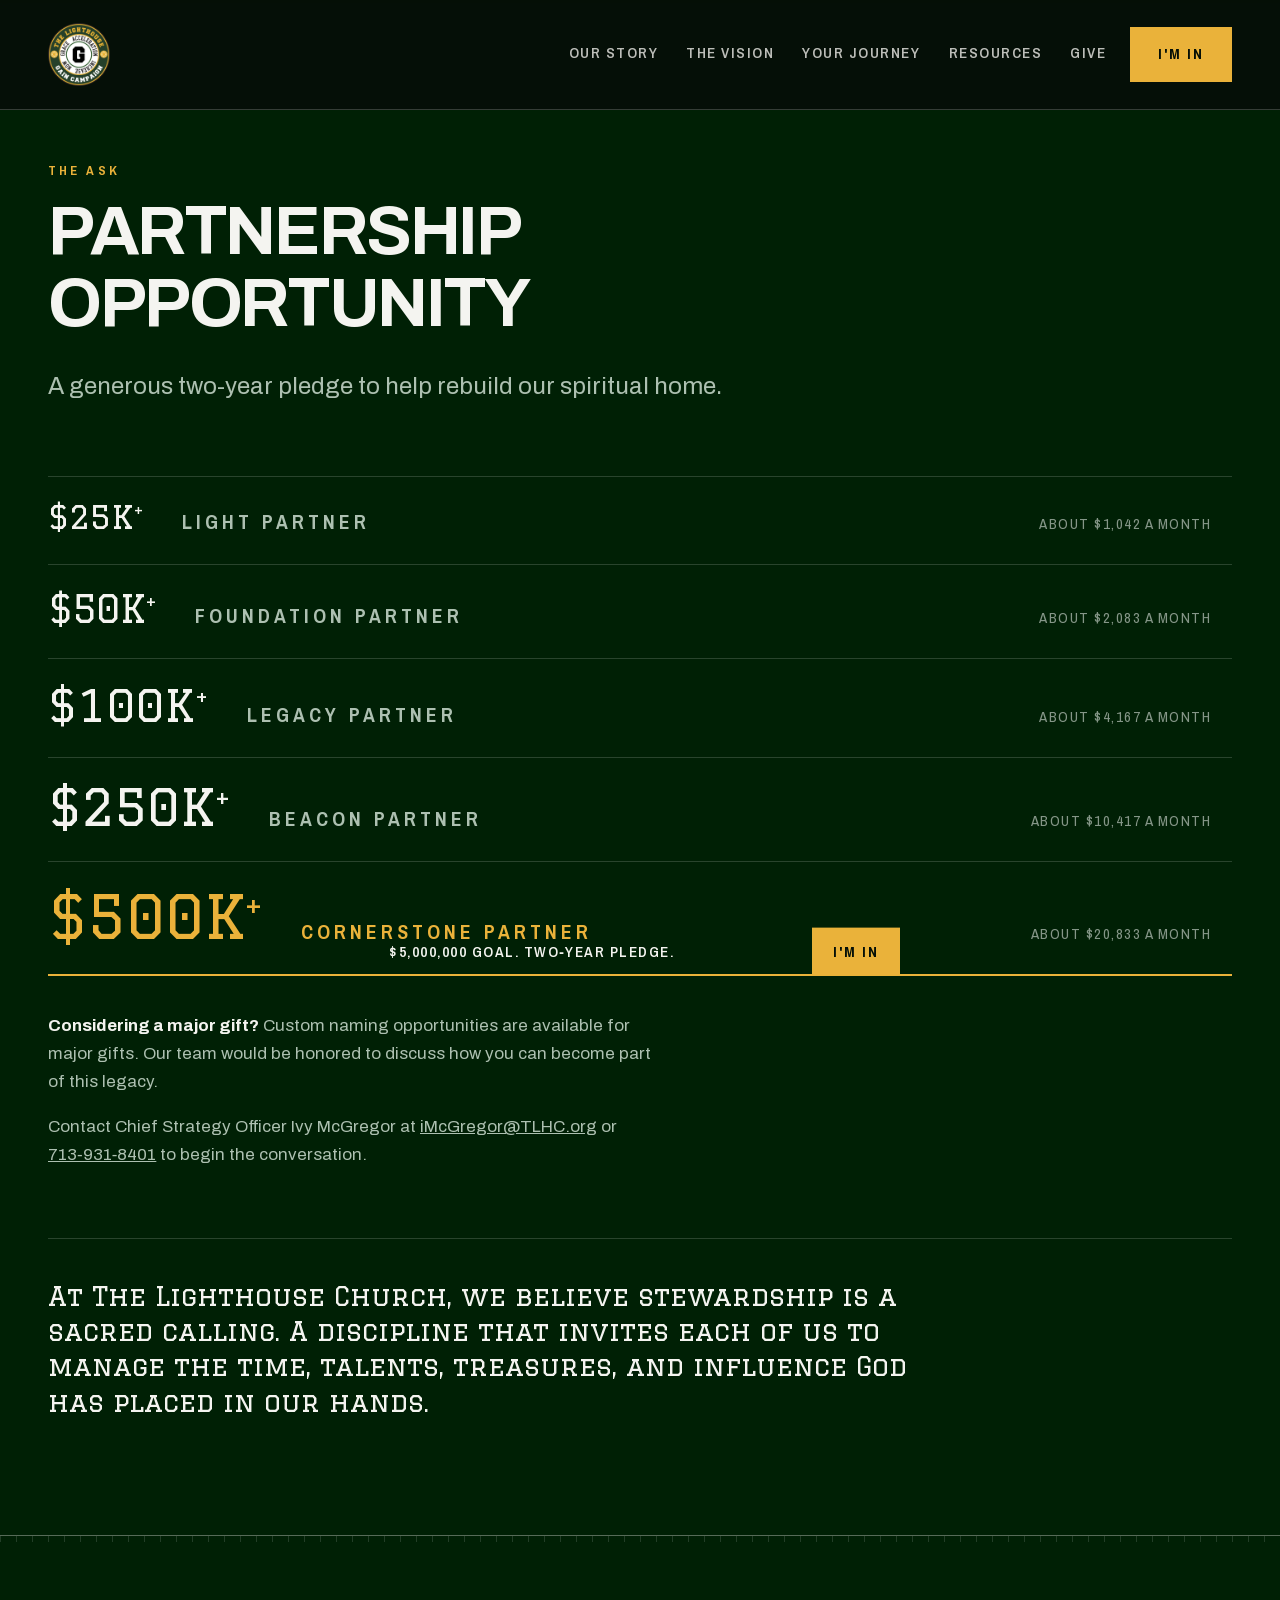
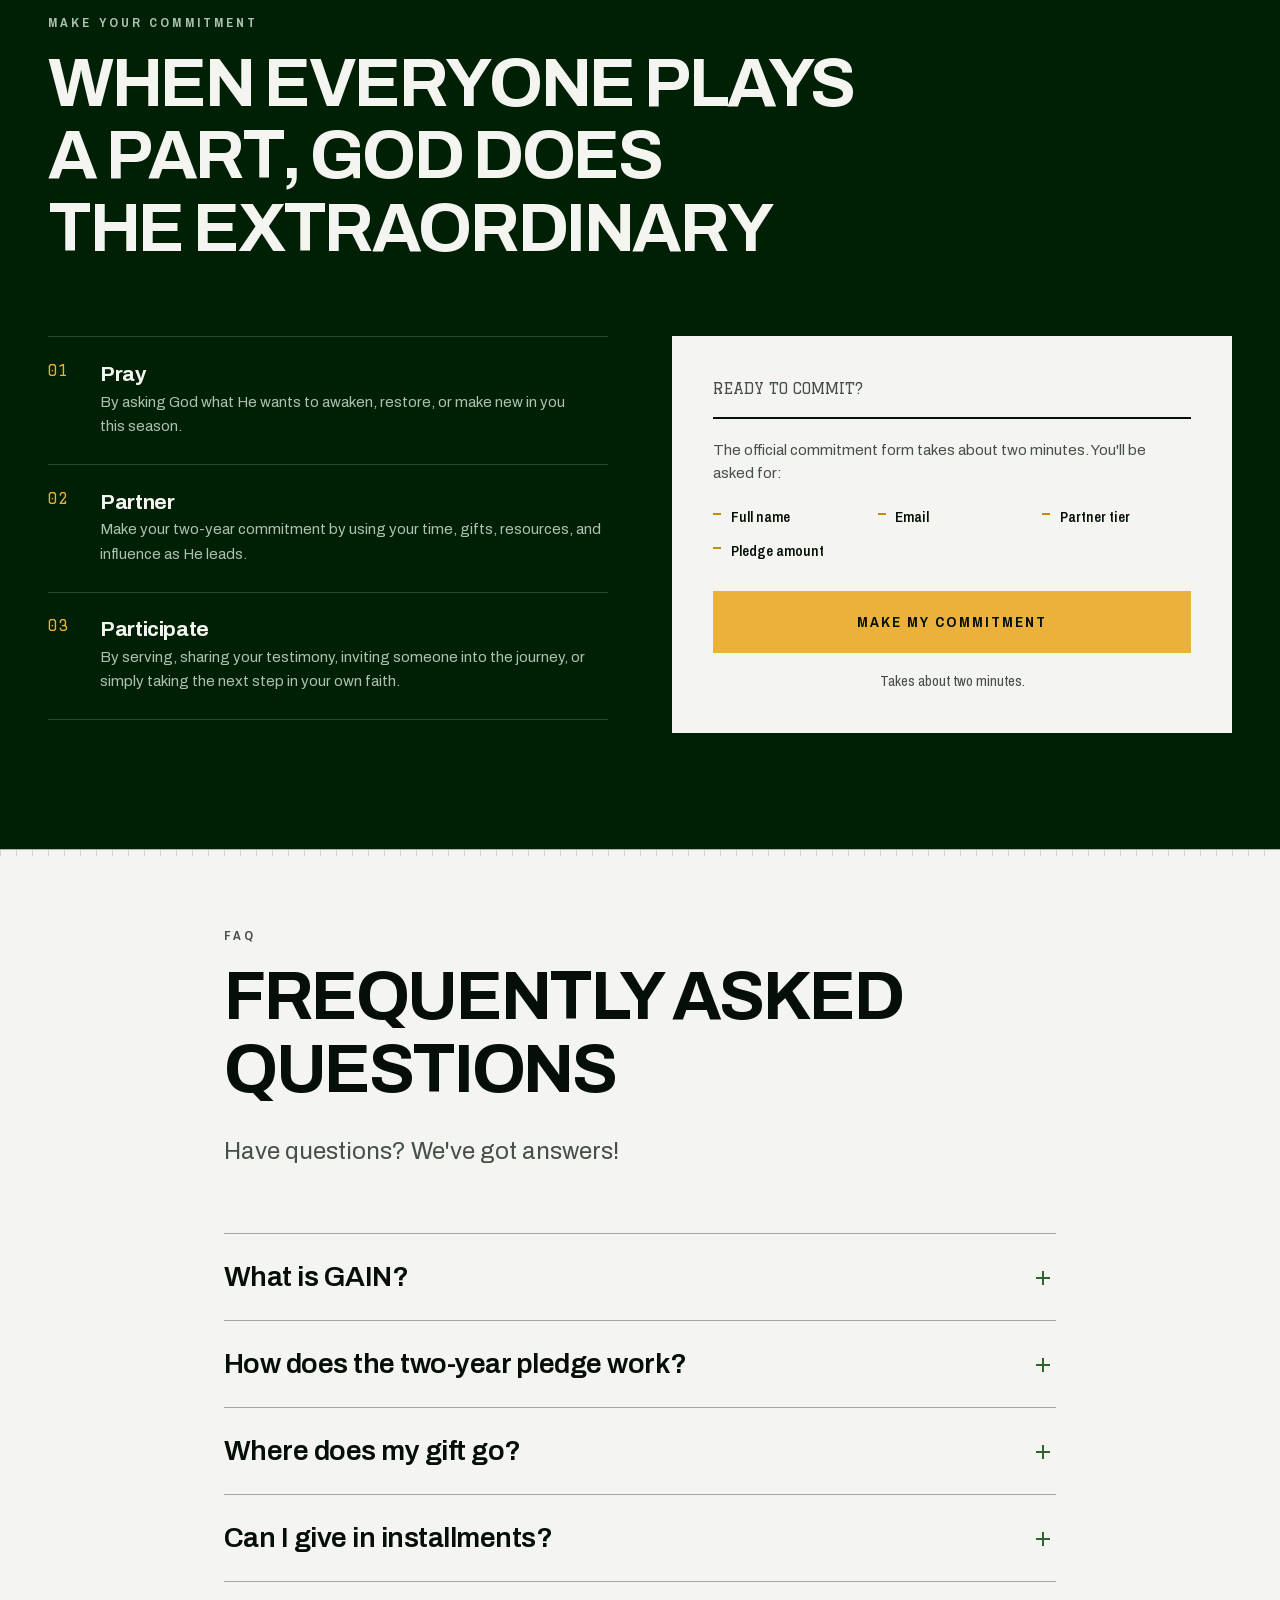
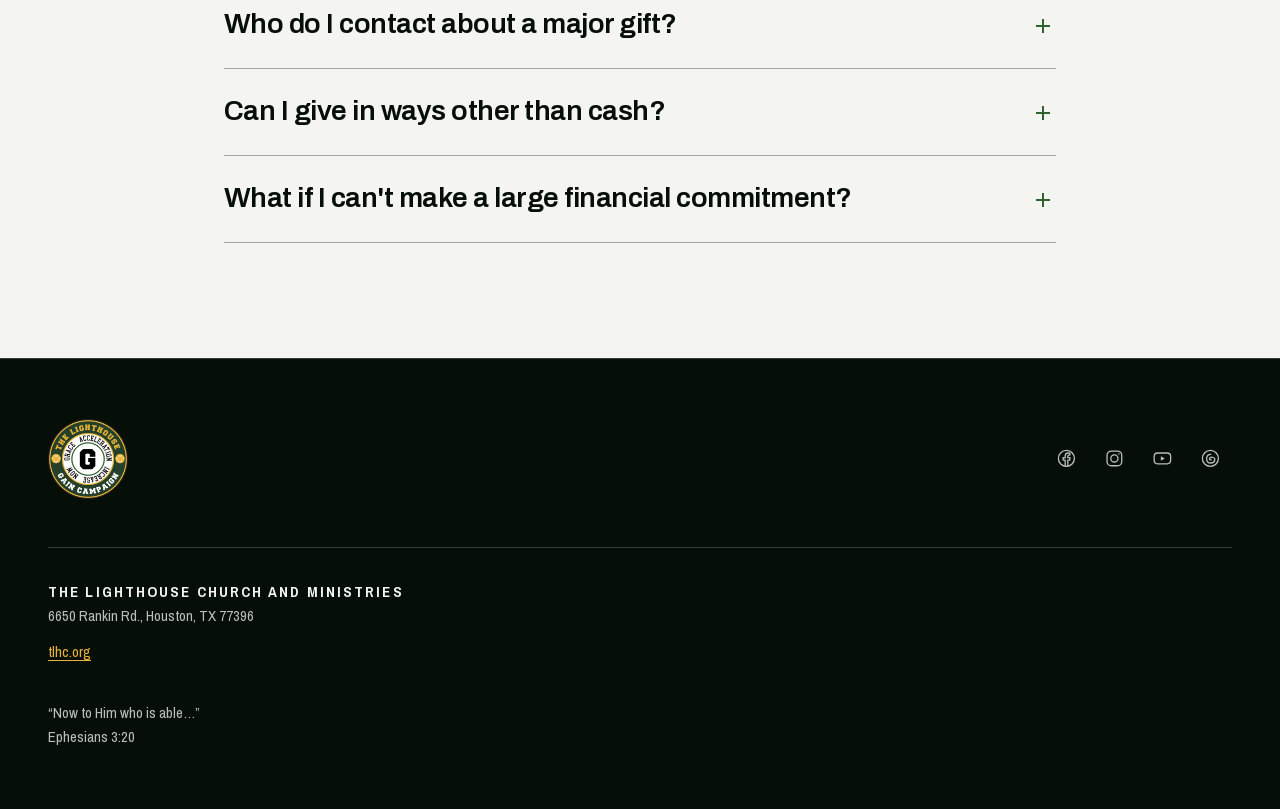
==== give/index.html @ d68cd8cf "Move the GAIN pledge form to gainjourney.org (/pledge) - New /pledge page with the same fields and w" ====
<!DOCTYPE html>
<html lang="en">
<head>
<meta charset="utf-8">
<meta name="viewport" content="width=device-width, initial-scale=1">
<title>Give | GAIN | The Lighthouse Church</title>
<meta name="description" content="A generous two-year pledge toward the $5,000,000 GAIN goal. Partner levels, ways to give, and answers to common questions.">
<meta name="theme-color" content="#0c2111">

<link rel="icon" href="/assets/favicon-32.png" sizes="32x32" type="image/png">
<link rel="icon" href="/assets/favicon-16.png" sizes="16x16" type="image/png">
<link rel="apple-touch-icon" href="/assets/apple-touch-icon.png">

<meta property="og:type" content="website">
<meta property="og:title" content="Give | GAIN | The Lighthouse Church">
<meta property="og:description" content="A generous two-year pledge toward the $5,000,000 GAIN goal. Partner levels, ways to give, and answers to common questions.">
<meta property="og:image" content="/assets/field-night.jpg">

<link rel="preload" href="/assets/fonts/graduate-400.woff2" as="font" type="font/woff2" crossorigin>
<link rel="preload" href="/assets/fonts/archivo-narrow-var.woff2" as="font" type="font/woff2" crossorigin>
<link rel="stylesheet" href="/styles.css">
</head>
<body class="no-hero">

<a class="skip" href="#main">Skip to content</a>
<div class="drive" aria-hidden="true"><span class="drive__bar"></span></div>

<!-- ══ NAV ══════════════════════════════════════════════════════════ -->
<header class="nav" id="nav">
  <div class="nav__in">
    <a class="brand" href="/" aria-label="GAIN, The Lighthouse Church, home">
      <span class="brand__mark"><img src="/assets/gain-stamp.png" alt="The Lighthouse Church, GAIN Campaign" class="brand__mark-img" width="600" height="600"></span>
    </a>

    <nav class="nav__links" aria-label="Sections">
      <a href="/story">Our Story</a>
      <a href="/vision">The Vision</a>
      <a href="/journey">Your Journey</a>
      <a href="/resources">Resources</a>
      <a href="/give" aria-current="page">Give</a>
    </nav>

    <a class="btn btn--gold nav__cta" href="/pledge">
      I'm In
    </a>

    <button class="burger" id="burger" aria-expanded="false" aria-controls="drawer" aria-label="Open menu">
      <span></span><span></span><span></span>
    </button>
  </div>

  <div class="drawer" id="drawer" hidden>
    <a href="/story">Our Story</a>
    <a href="/vision">The Vision</a>
    <a href="/journey">Your Journey</a>
    <a href="/resources">Resources</a>
    <a href="/give" aria-current="page">Give</a>
    <a class="drawer__cta" href="/pledge">
      I'm In
    </a>
  </div>
</header>

<main id="main">

<section class="band band--navy" id="partnership">
  <div class="wrap">
    <header class="shead shead--plain">
      <div class="shead__txt">
        <p class="kicker kicker--gold">The ask</p>
        <h2>Partnership <br>opportunity</h2>
      </div>
    </header>

    <p class="lede lede--wide">A generous two-year pledge to help rebuild our spiritual home.</p>

    <ol class="tiers">
      <li>
        <a class="tier" href="/pledge" data-tier="Light, $25K+">
          <span class="tier__amt">$25K<sup>+</sup></span>
          <span class="tier__name">Light Partner</span>
          <span class="tier__mo">about $1,042 a month</span>
        </a>
      </li>
      <li>
        <a class="tier" href="/pledge" data-tier="Foundation, $50K+">
          <span class="tier__amt">$50K<sup>+</sup></span>
          <span class="tier__name">Foundation Partner</span>
          <span class="tier__mo">about $2,083 a month</span>
        </a>
      </li>
      <li>
        <a class="tier" href="/pledge" data-tier="Legacy, $100K+">
          <span class="tier__amt">$100K<sup>+</sup></span>
          <span class="tier__name">Legacy Partner</span>
          <span class="tier__mo">about $4,167 a month</span>
        </a>
      </li>
      <li>
        <a class="tier" href="/pledge" data-tier="Beacon, $250K+">
          <span class="tier__amt">$250K<sup>+</sup></span>
          <span class="tier__name">Beacon Partner</span>
          <span class="tier__mo">about $10,417 a month</span>
        </a>
      </li>
      <li>
        <a class="tier tier--top" href="/pledge" data-tier="Cornerstone, $500K+">
          <span class="tier__amt">$500K<sup>+</sup></span>
          <span class="tier__name">Cornerstone Partner</span>
          <span class="tier__mo">about $20,833 a month</span>
        </a>
      </li>
    </ol>

    <div class="prose">
      <p><b>Considering a major gift?</b> Custom naming opportunities are available for
      major gifts. Our team would be honored to discuss how you can become part of this
      legacy.</p>
      <p>Contact Chief Strategy Officer Ivy McGregor at
      <a href="mailto:iMcGregor@TLHC.org">iMcGregor@TLHC.org</a> or
      <a href="tel:+17139318401">713&#8209;931&#8209;8401</a> to begin the conversation.</p>
    </div>

    <blockquote class="leadquote">
      <p>At The Lighthouse Church, we believe stewardship is a sacred calling. A
      discipline that invites each of us to manage the time, talents, treasures, and
      influence God has placed in our hands.</p>
    </blockquote>
  </div>
</section>

<section class="band band--navy band--tight" id="pledge">
  <div class="wrap">
    <header class="shead shead--plain">
      <div class="shead__txt">
        <p class="kicker">Make your commitment</p>
        <h2>When everyone plays <br>a part, God does <br>the extraordinary</h2>
      </div>
    </header>

    <div class="pledge">
      <ol class="ppp">
        <li>
          <h3>Pray</h3>
          <p>By asking God what He wants to awaken, restore, or make new in you this season.</p>
        </li>
        <li>
          <h3>Partner</h3>
          <p>Make your two-year commitment by using your time, gifts, resources, and
          influence as He leads.</p>
        </li>
        <li>
          <h3>Participate</h3>
          <p>By serving, sharing your testimony, inviting someone into the journey, or
          simply taking the next step in your own faith.</p>
        </li>
      </ol>

      <div class="commitcard">
        <p class="commitcard__head">Ready to commit?</p>
        <p>The official commitment form takes about two minutes. You'll be asked for:</p>
        <ul class="commitcard__list">
          <li>Full name</li>
          <li>Email</li>
          <li>Partner tier</li>
          <li>Pledge amount</li>
        </ul>
        <a class="btn btn--gold btn--block" href="/pledge">
          Make my commitment
        </a>
        <p class="commitcard__foot">Takes about two minutes.</p>
      </div>
    </div>
  </div>
</section>

<section class="band band--chalk band--tight" id="faq">
  <div class="wrap wrap--narrow">
    <header class="shead shead--plain">
      <div class="shead__txt">
        <p class="kicker">FAQ</p>
        <h2>Frequently asked <br>questions</h2>
      </div>
    </header>

    <p class="lede">Have questions? We've got answers!</p>

    <div class="qa">
      <details>
        <summary>What is GAIN?</summary>
        <div class="qa__body"><p>GAIN stands for Grace. Acceleration. Increase. Now. It is
        our church&#8209;wide campaign to rebuild our primary worship home following Hurricane
        Beryl and prepare for the next chapter of ministry. More than a fundraising
        initiative, GAIN is a season of faith, generosity, and spiritual growth as we
        believe in God for collective exponential impact.</p></div>
      </details>

      <details>
        <summary>How does the two-year pledge work?</summary>
        <div class="qa__body"><p>A pledge is your personal commitment to give toward the
        GAIN campaign over a two-year period. Rather than making one gift all at once,
        you can prayerfully determine an amount and fulfill your commitment over time in
        the way that works best for you.</p></div>
      </details>

      <details>
        <summary>Where does my gift go?</summary>
        <div class="qa__body">
          <p>Every gift directly supports the restoration of our permanent home and the
          ministries it makes possible, including:</p>
          <ul>
            <li>A revitalized worship center where our church family can gather under one roof.</li>
            <li>Expanded children's and youth environments.</li>
            <li>Dedicated spaces for counseling, discipleship, and care.</li>
            <li>Community outreach, food distribution, and crisis support.</li>
          </ul>
          <p>Your generosity helps create a place where lives will continue to be
          transformed for generations to come.</p>
        </div>
      </details>

      <details>
        <summary>Can I give in installments?</summary>
        <div class="qa__body"><p>Yes! Most people will fulfill their pledge through
        recurring monthly, quarterly, or annual gifts over the two-year campaign. You
        are welcome to give in the way that best fits your financial circumstances.</p></div>
      </details>

      <details>
        <summary>Who do I contact about a major gift?</summary>
        <div class="qa__body">
          <p>If you're interested in making a major gift, learning about naming
          opportunities, or discussing other ways to partner with the campaign, we'd
          love to connect with you personally.</p>
          <p>Contact Ivy McGregor, Chief Strategy Officer, at
          <a href="mailto:iMcGregor@TLHC.org">iMcGregor@TLHC.org</a> or
          <a href="tel:+17139318401">713&#8209;931&#8209;8401</a>.</p>
        </div>
      </details>

      <details>
        <summary>Can I give in ways other than cash?</summary>
        <div class="qa__body">
          <p>Yes. While many people choose to fulfill their pledge through financial
          gifts, there are other meaningful ways to support the GAIN campaign. Depending
          on your circumstances, you may be able to contribute through gifts such as:</p>
          <ul>
            <li>Appreciated stocks or securities</li>
            <li>Real estate</li>
            <li>Business interests</li>
            <li>Jewelry or other valuable assets</li>
            <li>Donor&#8209;advised funds (DAFs)</li>
            <li>Qualified charitable distributions (QCDs) from eligible retirement accounts</li>
            <li>Planned or legacy gifts</li>
          </ul>
          <p>If you're considering a non&#8209;cash gift, our team is available to help
          guide you through the process and answer any questions. Contact Ivy McGregor at
          <a href="mailto:iMcGregor@TLHC.org">iMcGregor@TLHC.org</a>.</p>
        </div>
      </details>

      <details>
        <summary>What if I can't make a large financial commitment?</summary>
        <div class="qa__body"><p>Every act of generosity matters. We believe GAIN is
        about faithful stewardship. We encourage every person to pray, seek God's
        direction, spread the vision, and participate in whatever way He leads. Together,
        every gift becomes part of the legacy we're building.</p></div>
      </details>
    </div>
  </div>
</section>

</main>

<!-- ══ FOOTER ═══════════════════════════════════════════════════════ -->
<footer class="foot">
  <div class="wrap">
    <div class="foot__top">
      <img class="foot__logo" src="/assets/gain-stamp.png" alt="The Lighthouse Church GAIN Campaign" width="600" height="600" loading="lazy">

      <ul class="foot__socials" aria-label="Follow The Lighthouse Church">
        <li>
          <a href="https://www.facebook.com/TheLightHouseChurch" target="_blank" rel="noopener">
            <svg viewBox="0 0 24 24" fill="none" stroke="currentColor" stroke-width="1.5" stroke-linecap="round" stroke-linejoin="round" aria-hidden="true" focusable="false">
              <circle cx="12" cy="12" r="9.25"/>
              <path d="M13.6 21v-7.1h2.2l.35-2.7h-2.55V9.5c0-.78.22-1.32 1.33-1.32H16V5.86c-.24-.03-1.06-.1-2.02-.1-2 0-3.38 1.22-3.38 3.46v2.02H8.2v2.7h2.4V21"/>
            </svg>
            <span class="sr-only">Facebook (opens in a new tab)</span>
          </a>
        </li>
        <li>
          <a href="https://www.instagram.com/lhhoustonchurch" target="_blank" rel="noopener">
            <svg viewBox="0 0 24 24" fill="none" stroke="currentColor" stroke-width="1.5" stroke-linecap="round" stroke-linejoin="round" aria-hidden="true" focusable="false">
              <rect x="3.5" y="3.5" width="17" height="17" rx="5"/>
              <circle cx="12" cy="12" r="4.15"/>
              <circle cx="17.15" cy="6.85" r="0.9" fill="currentColor" stroke="none"/>
            </svg>
            <span class="sr-only">Instagram (opens in a new tab)</span>
          </a>
        </li>
        <li>
          <a href="https://www.youtube.com/KeionHendersonTV" target="_blank" rel="noopener">
            <svg viewBox="0 0 24 24" fill="none" stroke="currentColor" stroke-width="1.5" stroke-linecap="round" stroke-linejoin="round" aria-hidden="true" focusable="false">
              <rect x="2.5" y="5.75" width="19" height="12.5" rx="4"/>
              <path d="M10.2 9.4v5.2l4.6-2.6-4.6-2.6z" fill="currentColor" stroke="none"/>
            </svg>
            <span class="sr-only">YouTube (opens in a new tab)</span>
          </a>
        </li>
        <li>
          <a href="https://www.threads.com/@lhhoustonchurch" target="_blank" rel="noopener">
            <svg viewBox="0 0 24 24" fill="none" stroke="currentColor" stroke-width="1.5" stroke-linecap="round" stroke-linejoin="round" aria-hidden="true" focusable="false">
              <circle cx="12" cy="12" r="9.25"/>
              <path d="M12.4 7.3c-3 0-4.75 1.8-4.75 5s1.75 5 4.75 5c2.5 0 4.05-1.15 4.5-2.85.4-1.5-.15-2.9-1.6-3.5-1.1-.45-2.5-.5-3.5.1-.75.45-1.05 1.15-.75 1.85.3.7 1.15.95 1.95.65"/>
            </svg>
            <span class="sr-only">Threads (opens in a new tab)</span>
          </a>
        </li>
      </ul>
    </div>

    <div class="foot__in">
      <div>
        <p class="foot__name">The Lighthouse Church and Ministries</p>
        <p>6650 Rankin Rd., Houston, TX 77396</p>
        <p><a href="https://tlhc.org">tlhc.org</a></p>
      </div>
      <p class="foot__verse">“Now to Him who is able…” Ephesians 3:20</p>
    </div>
  </div>
</footer>

<!-- sticky ask -->
<div class="sticky" id="sticky">
  <span>$5,000,000 goal. Two&#8209;year pledge.</span>
  <a class="btn btn--gold" href="/pledge">
    I'm in
  </a>
</div>

<script src="/main.js"></script>
</body>
</html>
---- styles.css ----
/* ═══════════════════════════════════════════════════════════════════
   GAIN DAY · The Lighthouse Church
   Lane: championship game program × broadcast graphics package.
   Color strategy: drenched field green, gold load-bearing, deep ink second
   world (no blue: campaign manager wants this site distinct from TLHC's own
   blue brand, green / white / black only).
   ═══════════════════════════════════════════════════════════════════ */

/* Self-hosted: same origin, no third-party round trip, no Google Fonts
   data leaving the visitor's browser. Latin subset only. */
@font-face {
  font-family: 'Archivo';
  font-style: normal;
  font-weight: 400 700;
  font-display: swap;
  src: url('assets/fonts/archivo-var.woff2') format('woff2');
  unicode-range: U+0000-00FF, U+0131, U+0152-0153, U+02BB-02BC, U+02C6, U+02DA, U+02DC, U+0304, U+0308, U+0329, U+2000-206F, U+20AC, U+2122, U+2191, U+2193, U+2212, U+2215, U+FEFF, U+FFFD;
}
@font-face {
  font-family: 'Archivo Narrow';
  font-style: normal;
  font-weight: 400 700;
  font-display: swap;
  src: url('assets/fonts/archivo-narrow-var.woff2') format('woff2');
  unicode-range: U+0000-00FF, U+0131, U+0152-0153, U+02BB-02BC, U+02C6, U+02DA, U+02DC, U+0304, U+0308, U+0329, U+2000-206F, U+20AC, U+2122, U+2191, U+2193, U+2212, U+2215, U+FEFF, U+FFFD;
}
@font-face {
  font-family: 'Graduate';
  font-style: normal;
  font-weight: 400;
  font-display: swap;
  src: url('assets/fonts/graduate-400.woff2') format('woff2');
  unicode-range: U+0000-00FF, U+0131, U+0152-0153, U+02BB-02BC, U+02C6, U+02DA, U+02DC, U+0304, U+0308, U+0329, U+2000-206F, U+20AC, U+2122, U+2191, U+2193, U+2212, U+2215, U+FEFF, U+FFFD;
}

/* ── tokens ──────────────────────────────────────────────────────── */
/* Channel tokens carry L C H so every alpha variant stays on-system.
   Never author a raw oklch() below this block. */
:root {
  --ink-ch:    0.155 0.024 152;
  --field9-ch: 0.225 0.042 150;
  --field-ch:  0.450 0.098 143;
  --glow-ch:   0.620 0.105 145;
  --navy9-ch:  0.205 0.072 152;
  --navy-ch:   0.262 0.090 152;
  --gold-ch:   0.795 0.145 82;
  --chalk-ch:  0.965 0.005 106;

  /* green ramp */
  --ink:        oklch(var(--ink-ch));
  --field-900:  oklch(var(--field9-ch));
  --field:      oklch(var(--field-ch));

  /* "navy" ramp: names kept for a minimal diff, but recolored to green-black
     hue (was blue 264, now 152) so nothing on the page reads as blue */
  --navy-900:   oklch(var(--navy9-ch));
  --navy:       oklch(var(--navy-ch));
  --navy-700:   oklch(0.340 0.098 152);

  /* gold + chalk */
  --gold:       oklch(var(--gold-ch));
  --gold-deep:  oklch(0.680 0.140 76);
  --chalk:      oklch(var(--chalk-ch));
  --chalk-dim:  oklch(0.800 0.008 120);
  --slate-dark: oklch(0.255 0.022 152);

  /* semantic, reassigned per band */
  --bg:      var(--field-900);
  --fg:      var(--chalk);
  --fg-soft: oklch(0.800 0.020 148);
  --rule:    oklch(var(--chalk-ch) / 0.20);
  --rule-hi: oklch(var(--chalk-ch) / 0.42);
  --wash:    oklch(var(--chalk-ch) / 0.06);
  --focus:   var(--gold);
  --danger:  oklch(0.640 0.190 27);

  /* per-band text ramps */
  --on-chalk:     oklch(0.420 0.018 150);
  --on-chalk-dim: oklch(0.480 0.018 150);
  --on-navy:      oklch(0.790 0.030 152);
  --on-navy-2:    oklch(0.700 0.030 152);
  --on-navy-3:    oklch(0.655 0.028 152);
  --ok:      oklch(0.480 0.110 150);

  /* masks only ever read the alpha channel; the color never paints */
  --mask-solid: oklch(0 0 0);

  /* type scale, ratio ~1.33 */
  --t-xs:  0.8125rem;
  --t-sm:  0.9375rem;
  --t-b:   1.0625rem;
  --t-lg:  clamp(1.15rem, 0.95rem + 0.8vw, 1.5rem);
  --t-h3:  clamp(1.25rem, 1.05rem + 0.9vw, 1.75rem);
  --t-h2:  clamp(2.25rem, 1.4rem + 3.6vw, 4.75rem);
  --t-h1:  clamp(3.5rem, 1rem + 14.5vw, 12rem);

  /* rhythm */
  --gut:   clamp(1.25rem, 4vw, 3rem);
  --band:  clamp(4.5rem, 9vw, 9.5rem);
  --band-tight: clamp(3rem, 6vw, 6rem);
  --max:   76rem;

  --ease: cubic-bezier(0.16, 1, 0.3, 1);
}

/* ── reset ───────────────────────────────────────────────────────── */
*, *::before, *::after { box-sizing: border-box; }
* { margin: 0; }

html { -webkit-text-size-adjust: 100%; scroll-behavior: smooth; }
@media (prefers-reduced-motion: reduce) { html { scroll-behavior: auto; } }

body {
  background: var(--ink);
  color: var(--fg);
  font-family: Archivo, "Helvetica Neue", Arial, sans-serif;
  font-size: var(--t-b);
  line-height: 1.62;
  font-synthesis-weight: none;
  -webkit-font-smoothing: antialiased;
  overflow-x: hidden;
}

img { max-width: 100%; display: block; }
[hidden] { display: none !important; }
a { color: inherit; }
button, input, select { font: inherit; color: inherit; }
::selection { background: var(--gold); color: var(--ink); }

:focus-visible {
  outline: 2px solid var(--focus);
  outline-offset: 3px;
  border-radius: 2px;
}

.skip {
  position: absolute; left: 0.5rem; top: -100vh; z-index: 200;
  background: var(--gold); color: var(--ink);
  padding: 0.7rem 1.1rem; font-weight: 700; text-decoration: none;
}
.skip:focus { top: 0.5rem; }

/* visible to assistive tech only */
.sr-only {
  position: absolute; width: 1px; height: 1px;
  padding: 0; margin: -1px; overflow: hidden;
  clip-path: inset(50%); white-space: nowrap; border: 0;
}

/* ── shared type ─────────────────────────────────────────────────── */
h1, h2, h3 { line-height: 1.06; font-weight: 700; letter-spacing: -0.022em; }
/* overflow-wrap is a safety net: text-wrap: balance picks line-break widths
   assuming every word can break at a space, but doesn't re-check that its
   own last line still fits, so a long unbroken word (e.g. "extraordinary.")
   can overflow its own container by several rem after balancing. */
h2 { font-size: var(--t-h2); text-transform: uppercase; letter-spacing: -0.035em; text-wrap: balance; overflow-wrap: break-word; }
h3 { font-size: var(--t-h3); letter-spacing: -0.018em; text-wrap: balance; }
p, li, dd, figcaption { text-wrap: pretty; }

/* authored line breaks are a wide-viewport nicety, never a mobile constraint */
h2 br, .final__h br { display: none; }
@media (min-width: 48rem) { h2 br, .final__h br { display: inline; } }

/* fixed nav clearance for direct hash loads */
section[id] { scroll-margin-top: 5.5rem; }

.kicker {
  font-family: "Archivo Narrow", Archivo, sans-serif;
  font-size: var(--t-xs);
  font-weight: 700;
  text-transform: uppercase;
  letter-spacing: 0.24em;
  color: var(--fg-soft);
  margin-bottom: 1rem;
}
.kicker--gold { color: var(--gold); }

.lede {
  font-size: var(--t-lg);
  line-height: 1.5;
  max-width: 42ch;
  color: var(--fg-soft);
  margin-top: 1.75rem;
}
.lede--wide { max-width: 56ch; }

/* shared measure for narrative paragraphs, reused across several sections */
.prose { max-width: 62ch; margin-top: clamp(1.5rem, 3vw, 2.25rem); }
.prose p { color: var(--fg-soft); font-size: var(--t-b); line-height: 1.65; }
.prose p + p { margin-top: 1.1rem; }
.prose b { color: var(--fg); font-weight: 700; }
/* a kicker introducing a second sub-topic mid-section, and the lede under it */
.prose + .kicker--gold { margin-top: clamp(2.5rem, 5vw, 3.75rem); }
.kicker--gold + .lede { margin-top: 0.5rem; }
/* a CTA directly closing out a paragraph, rather than a whole section */
.prose + .btn { margin-top: clamp(1.5rem, 3vw, 2rem); }

.stamp {
  font-family: "Archivo Narrow", Archivo, sans-serif;
  font-size: var(--t-sm);
  font-weight: 700;
  text-transform: uppercase;
  letter-spacing: 0.2em;
  color: var(--gold);
  text-align: center;
  margin-top: clamp(3rem, 6vw, 5rem);
  padding-top: 1.5rem;
  border-top: 1px solid var(--rule);
}

.note {
  font-family: "Archivo Narrow", Archivo, sans-serif;
  font-size: var(--t-sm);
  color: var(--fg-soft);
  margin-top: 2rem;
}

/* ── layout ──────────────────────────────────────────────────────── */
.wrap { width: min(100% - (var(--gut) * 2), var(--max)); margin-inline: auto; }
.wrap--narrow { --max: 52rem; }

.band {
  position: relative;
  padding-block: var(--band);
  background: var(--bg);
  color: var(--fg);
}
.band--tight { padding-top: var(--band-tight); }

.band--green { --bg: var(--field-900); }
.band--ink   { --bg: var(--ink); }
.band--navy  {
  --bg: var(--navy-900);
  --fg-soft: var(--on-navy);
  --rule: oklch(var(--chalk-ch) / 0.17);
}
.band--chalk {
  --focus: var(--ink);
  --bg: var(--chalk);
  --fg: var(--ink);
  --fg-soft: var(--on-chalk);
  --rule: oklch(var(--ink-ch) / 0.16);
  --rule-hi: oklch(var(--ink-ch) / 0.34);
}

/* chalk hash-mark rule at the top of every band */
.band::before {
  content: "";
  position: absolute; inset-inline: 0; top: 0; height: 7px;
  background:
    linear-gradient(var(--rule-hi), var(--rule-hi)) top left / 100% 1px no-repeat,
    repeating-linear-gradient(90deg,
      var(--rule) 0 1px, transparent 1px 16px) bottom left / 100% 6px no-repeat;
  opacity: 0.85;
}

/* ── section headers ─────────────────────────────────────────────── */
.shead {
  display: grid;
  grid-template-columns: minmax(0, auto) minmax(0, 1fr);
  gap: clamp(1rem, 3vw, 2.5rem);
  align-items: start;
}
.shead__num {
  font-family: Graduate, Georgia, serif;
  font-size: clamp(2.75rem, 7vw, 5.5rem);
  line-height: 0.78;
  color: transparent;
  -webkit-text-stroke: 1.5px var(--rule-hi);
  letter-spacing: 0.02em;
  user-select: none;
}
@supports not (-webkit-text-stroke: 1px currentColor) {
  .shead__num { color: var(--rule); }
}
.shead__txt { min-width: 0; }
.shead .kicker { margin-bottom: 0.85rem; }
/* Utility pages off the numbered section flow (e.g. /resources) skip the
   .shead__num badge - collapse to one column so .shead__txt still gets the
   full width instead of just the "auto" track's content width. */
.shead--plain { grid-template-columns: minmax(0, 1fr); }

/* ── buttons ─────────────────────────────────────────────────────── */
.btn {
  display: inline-flex; align-items: center; justify-content: center;
  appearance: none; -webkit-appearance: none;
  background: none; border-radius: 0;
  font: inherit;
  font-family: "Archivo Narrow", Archivo, sans-serif;
  font-weight: 700;
  font-size: var(--t-sm);
  text-transform: uppercase;
  letter-spacing: 0.14em;
  text-decoration: none;
  padding: 0.85rem 1.6rem;
  border: 2px solid transparent;
  cursor: pointer;
  transition: transform 0.35s var(--ease), background-color 0.35s var(--ease),
              color 0.35s var(--ease), border-color 0.35s var(--ease);
}
.btn--lg { padding: 1.05rem 2.2rem; font-size: var(--t-b); letter-spacing: 0.11em; }
.btn--block { width: 100%; padding-block: 1.05rem; }

.btn--gold { background: var(--gold); color: var(--ink); border-color: var(--gold); }
.btn--gold:hover { background: var(--gold-deep); border-color: var(--gold-deep); transform: translateY(-2px); }

.btn--ghost { border-color: var(--rule-hi); color: var(--fg); }
.btn--ghost:hover { border-color: var(--chalk); background: var(--wash); transform: translateY(-2px); }
.btn:active { transform: translateY(0) scale(0.985); transition-duration: 0.08s; }
.btn[disabled] { opacity: 0.55; pointer-events: none; }

/* ── drive progress ──────────────────────────────────────────────── */
.drive {
  position: fixed; inset-inline: 0; top: 0; height: 3px; z-index: 120;
  background: oklch(var(--ink-ch) / 0.4);
  pointer-events: none;
}
.drive__bar {
  display: block; height: 100%; width: 100%;
  background: var(--gold);
  transform: scaleX(0); transform-origin: left;
}

/* ── nav ─────────────────────────────────────────────────────────── */
.nav {
  position: fixed; inset-inline: 0; top: 0; z-index: 110;
  transition: background-color 0.4s var(--ease), border-color 0.4s var(--ease);
}
.nav.is-stuck,
/* The nav starts transparent everywhere else because the hero underneath
   is always dark, so light nav text stays readable pre-scroll. This page
   has no hero - its first section is the light chalk band - so its nav
   needs the solid, opaque treatment unconditionally, not just once stuck. */
.no-hero .nav {
  /* Fully opaque, deliberately. At 0.94 the fixed nav let scrolling content
     ghost through underneath it: bright text at high contrast is legible
     even through a 6% gap, since there is no backdrop-filter blur to soften
     what's behind. A solid nav bar cannot show what it's covering. */
  background: var(--ink);
  border-bottom: 1px solid var(--rule);
}
.nav__in {
  width: min(100% - (var(--gut) * 2), var(--max));
  margin-inline: auto;
  display: flex; align-items: center; gap: 1.5rem;
  padding-block: clamp(0.75rem, 1.6vw, 1.15rem);
}

.brand { text-decoration: none; display: grid; gap: 0.15rem; margin-right: auto; padding-block: 0.3rem; }
.brand__mark {
  font-family: Graduate, Georgia, serif;
  font-size: clamp(1.1rem, 2.2vw, 1.4rem);
  line-height: 1;
  text-transform: uppercase;
  letter-spacing: 0.01em;
  color: var(--chalk);
}
/* Fixed rem scale, not em: this is a circular badge (fine ring text), not a
   wordmark, so it's sized off the nav bar's own height rather than any
   adjacent text's font-size. Now the only thing in .brand (the "THE
   LIGHTHOUSE CHURCH" label above it is gone), so it can run a bit bigger. */
.brand__mark-img { height: clamp(3.25rem, 6.2vw, 3.9rem); width: auto; display: block; }

.nav__links { display: flex; gap: clamp(1rem, 2.2vw, 2rem); }
.nav__links a {
  font-family: "Archivo Narrow", Archivo, sans-serif;
  font-size: var(--t-sm); font-weight: 600;
  text-transform: uppercase; letter-spacing: 0.1em;
  text-decoration: none; color: var(--chalk-dim);
  padding: 0.8rem 0.35rem;
  margin-inline: -0.35rem;
  white-space: nowrap;
  border-bottom: 2px solid transparent;
  transition: color 0.3s var(--ease), border-color 0.3s var(--ease);
}
.nav__links a:hover { color: var(--chalk); border-bottom-color: var(--gold); }
.nav__links a:active { color: var(--gold); }

.burger { display: none; background: none; border: 0; padding: 0.7rem; cursor: pointer; }
.burger span { display: block; width: 24px; height: 2px; background: var(--chalk); margin: 5px 0; transition: transform 0.35s var(--ease), opacity 0.2s; }
.burger[aria-expanded="true"] span:nth-child(1) { transform: translateY(7px) rotate(45deg); }
.burger[aria-expanded="true"] span:nth-child(2) { opacity: 0; }
.burger[aria-expanded="true"] span:nth-child(3) { transform: translateY(-7px) rotate(-45deg); }

.drawer {
  display: grid; gap: 0.25rem;
  padding: 0.5rem var(--gut) 1.75rem;
  background: var(--ink);
  border-top: 1px solid var(--rule);
}
.drawer a {
  font-family: "Archivo Narrow", Archivo, sans-serif;
  font-size: 1.05rem; font-weight: 600;
  text-transform: uppercase; letter-spacing: 0.1em;
  text-decoration: none; color: var(--chalk);
  padding: 0.7rem 0;
  border-bottom: 1px solid var(--rule);
}
.drawer__cta { color: var(--gold); border-bottom: 0; }

@media (max-width: 76rem) {
  .nav__links, .nav__cta { display: none; }
  .burger { display: block; }
}

/* ── 01 hero ─────────────────────────────────────────────────────── */
.hero {
  position: relative;
  /* Content is bottom-anchored (align-items: flex-end), so min-height only
     sets the gap above the kicker when content is SHORTER than it - that's
     the 100svh -> 88svh cut below. But on a short/medium viewport where the
     stacked hero content (kicker, wordmark, ledes, verse, buttons) is
     TALLER than min-height, the box grows to fit it and flex-end packs
     everything toward the bottom regardless of min-height, so the top
     padding floor becomes the ONLY thing standing between the kicker and
     the fixed nav overlapping it. That floor was cut to 4rem in the same
     change that introduced this bug (reproduced at 1100x700 and 390x700,
     nav bottom edge past the kicker's top edge) - restored to 7rem, safely
     past the tallest measured nav height (~107px) with room to spare. */
  min-height: 88svh;
  display: flex; align-items: flex-end;
  padding-block: clamp(7rem, 10.5vh, 8rem) clamp(2.25rem, 5.5vh, 4rem);
  background-color: var(--field-900);
  background-position: center;
  background-size: cover;
  background-repeat: no-repeat;
  overflow: hidden;
  isolation: isolate;
}
/* same size-tiered breakpoint as .hero__field below, so mobile never pays
   for the full desktop texture */
@media (max-width: 56.24rem) {
  .hero { background-image: url('assets/hero-texture-sm.jpg'); }
}
@media (min-width: 56.25rem) {
  .hero { background-image: url('assets/hero-texture.jpg'); }
}
.hero__field {
  position: absolute; inset-inline: 0; bottom: 0; z-index: -2;
  height: clamp(240px, 46vh, 520px);
  background: bottom center / cover no-repeat;
  opacity: 0.72;
  mask-image: linear-gradient(to top, var(--mask-solid) 42%, transparent 100%);
}
.hero__glow {
  position: absolute; z-index: -1;
  left: 50%; bottom: -18%; translate: -50% 0;
  width: min(140vw, 1500px); aspect-ratio: 2 / 1;
  background: radial-gradient(ellipse at center,
    oklch(var(--glow-ch) / 0.42) 0%,
    oklch(var(--field-ch) / 0.16) 42%,
    transparent 68%);
  pointer-events: none;
}
.hero__in { position: relative; width: min(100% - (var(--gut) * 2), var(--max)); margin-inline: auto; }

/* wide viewports: asymmetric two-column, statement left, rail right */
@media (min-width: 64rem) {
  .hero__in {
    display: grid;
    grid-template-columns: minmax(0, 1fr) minmax(0, 20rem);
    column-gap: clamp(2rem, 5vw, 4.5rem);
    align-items: start;
    grid-template-areas:
      "kick  rail"
      "mark  rail"
      "lede  rail"
      "acts  rail"
      "stats stats";
  }
  .hero .kicker     { grid-area: kick; }
  .hero .wordmark   { grid-area: mark; }
  .hero__ledes      { grid-area: lede; }
  .hero .verse      { grid-area: rail; align-self: end; margin-top: 0; padding-bottom: 0.5rem; }
  .hero__acts       { grid-area: acts; align-self: end; }
  .godstats         { grid-area: stats; margin-top: clamp(2.25rem, 4vw, 3.25rem); }
}

.wordmark {
  font-family: Graduate, Georgia, serif;
  font-size: var(--t-h1);
  line-height: 0.8;
  font-weight: 400;
  text-transform: uppercase;
  letter-spacing: -0.012em;
  color: var(--chalk);
  text-shadow: 0 0 60px oklch(var(--glow-ch) / 0.5),
               0 4px 0 oklch(var(--ink-ch) / 0.35);
  margin: 0.35rem 0 1.25rem;
}
.wordmark__line { display: block; }
/* This image is the full lockup (GAIN + tagline baked in below it), taller
   than the old GAIN-only mark, so it needs more height to render the GAIN
   letters at the same size as before. */
.wordmark__img { height: 0.91em; width: auto; display: block; }

.tagline-img { height: 0.85em; width: auto; display: block; }

.hero__ledes { margin-top: clamp(1.75rem, 4vw, 2.75rem); }
.hero__lede {
  font-size: clamp(1.35rem, 1rem + 1.8vw, 2.4rem);
  line-height: 1.18;
  letter-spacing: -0.025em;
  font-weight: 600;
  max-width: 22ch;
}
.hero__lede + .hero__lede { margin-top: 0.3em; }
.hero__lede--one { max-width: 30ch; }

.verse {
  margin-top: 1.75rem;
  max-width: 46ch;
  font-size: var(--t-sm);
  line-height: 1.65;
  color: var(--chalk-dim);
}
.verse cite {
  display: block; margin-top: 0.5rem;
  font-family: "Archivo Narrow", Archivo, sans-serif;
  font-style: normal; font-weight: 700;
  font-size: var(--t-xs);
  text-transform: uppercase; letter-spacing: 0.22em;
  color: var(--gold);
}

.hero__acts { display: flex; flex-wrap: wrap; gap: 0.85rem; margin-top: clamp(2rem, 4vw, 3rem); }
.hero__acts--center { justify-content: center; }
@media (max-width: 30rem) {
  .hero__acts { display: grid; gap: 0.7rem; }
}

/* "Learn more" row closing a condensed homepage section */
.more { margin-top: clamp(2rem, 4vw, 3rem); }
.textlink {
  font-family: "Archivo Narrow", Archivo, sans-serif;
  font-weight: 700; font-size: var(--t-sm);
  text-transform: uppercase; letter-spacing: 0.14em;
  color: var(--gold);
  text-underline-offset: 4px;
}
.textlink:hover { color: var(--chalk); }

/* Spiritual commitment form: same-origin iframe filling the viewport below
   the fixed nav. The form's commit bar is position:fixed, so the iframe needs a
   viewport height, not a content height. */
.gain-embed {
  height: calc(100vh - 5.2rem);
  min-height: 640px;
  margin-top: 5.2rem;
  background: #0a1a08;
}
.gain-embed iframe { display: block; width: 100%; height: 100%; border: 0; }
@media (max-width: 640px) {
  .gain-embed { height: calc(100vh - 4.2rem); min-height: 560px; margin-top: 4.2rem; }
}

/* "Look what God has done": four-figure strip closing the hero. Numbers
   lead (Graduate, large); the sentence they support sits smaller beneath,
   the reverse of a typical dt/dd pairing, so dt carries the number. */
.godstats {
  padding-top: 1.5rem;
  border-top: 1px solid var(--rule);
}
.godstats__kicker {
  font-family: "Archivo Narrow", Archivo, sans-serif;
  font-size: var(--t-xs); font-weight: 700;
  text-transform: uppercase; letter-spacing: 0.22em;
  color: var(--gold);
  margin-bottom: 1.1rem;
}
.godstats__row {
  display: grid;
  grid-template-columns: repeat(auto-fit, minmax(min(100%, 11rem), 1fr));
  gap: clamp(1.25rem, 3vw, 2.5rem);
}
.godstat__n {
  display: block;
  font-family: Graduate, Georgia, serif;
  font-size: clamp(1.75rem, 4.5vw, 2.75rem);
  line-height: 1;
  color: var(--chalk);
  font-variant-numeric: tabular-nums;
}
.godstat__plus { color: var(--gold); }
.godstat__c {
  margin: 0.5rem 0 0;
  font-family: "Archivo Narrow", Archivo, sans-serif;
  font-size: var(--t-xs);
  text-transform: uppercase; letter-spacing: 0.08em;
  color: var(--chalk-dim);
  line-height: 1.4;
  max-width: 20ch;
}

/* Both URLs sit behind mutually exclusive queries. If either were declared
   unconditionally the browser would fetch it before the override parsed, and
   every visitor would pay for both plates. */
@media (max-width: 56.24rem) {
  .hero__field, .final__field {
    background-image: url("assets/field-night-sm.jpg");
    background-image: image-set(
      url("assets/field-night-sm.webp") type("image/webp"),
      url("assets/field-night-sm.jpg") type("image/jpeg"));
  }
}
@media (min-width: 56.25rem) {
  .hero__field, .final__field {
    background-image: url("assets/field-night.jpg");
    background-image: image-set(
      url("assets/field-night.webp") type("image/webp"),
      url("assets/field-night.jpg") type("image/jpeg"));
  }
}

/* ── 03 drive chart (history) ────────────────────────────────────── */
.drive-chart {
  list-style: none; padding: 0;
  margin-top: clamp(2.75rem, 6vw, 4.5rem);
  position: relative;
}
.drive-chart::before {
  content: ""; position: absolute; top: 0.6rem; bottom: 0.6rem;
  left: clamp(4.4rem, 8vw, 5.6rem);
  width: 1px; background: var(--rule);
}
.play {
  display: grid;
  grid-template-columns: clamp(4.4rem, 8vw, 5.6rem) 1fr;
  gap: 0 clamp(1.25rem, 3vw, 2.5rem);
  padding-block: clamp(1.1rem, 2.4vw, 1.75rem);
  position: relative;
}
.play + .play { border-top: 1px solid var(--rule); }
.play__yr {
  font-family: Graduate, Georgia, serif;
  font-size: clamp(0.9rem, 1.7vw, 1.15rem);
  line-height: 1.2;
  color: oklch(var(--glow-ch));
  letter-spacing: 0;
  text-align: right;
  position: relative;
}
.play__yr .sl { opacity: 0.4; }
.play__yr::after {
  content: ""; position: absolute; top: 0.34em; right: -6.5px;
  width: 9px; height: 9px; border-radius: 50%;
  background: var(--chalk); border: 2px solid var(--field);
}
.play--now .play__yr { color: var(--gold); }
.play--now .play__yr::after { background: var(--gold); border-color: var(--gold-deep); }
.play__body h3 { margin-bottom: 0.4rem; }
.play__body p { color: var(--fg-soft); max-width: 56ch; }

/* ── the trial ───────────────────────────────────────────────────── */
.trial {
  display: grid;
  grid-template-columns: repeat(auto-fit, minmax(min(100%, 22rem), 1fr));
  gap: clamp(2rem, 5vw, 4rem);
  align-items: start;
  margin-top: clamp(3rem, 7vw, 5.5rem);
  padding-top: clamp(2rem, 5vw, 3.5rem);
  border-top: 2px solid var(--ink);
}
/* ── photo slates ────────────────────────────────────────────────── */
.slate-set { display: grid; gap: clamp(1.5rem, 3.5vw, 2.5rem); }
/* Stacked is fine on narrow viewports; side by side keeps both photos
   closer in height to .trial's prose column on wide ones. */
@media (min-width: 64rem) {
  .slate-set { grid-template-columns: 1fr 1fr; }
}
.slate { margin: 0; }
.slate__frame {
  position: relative;
  aspect-ratio: 4 / 3;
  background:
    repeating-linear-gradient(135deg,
      oklch(var(--chalk-ch) / 0.035) 0 2px,
      transparent 2px 9px),
    var(--slate-dark);
  border: 1px solid var(--rule-hi);
  display: grid; place-items: center;
  /* overflow: hidden also resets the grid item's automatic minimum size to 0.
     Without it, a dropped-in photo taller than this frame's own aspect-ratio
     forces the frame to grow to the photo's intrinsic height instead of
     cropping it, since replaced elements can't shrink past their own
     min-content size inside a grid item by default. */
  overflow: hidden;
}
.slate__frame--tall { aspect-ratio: 3 / 2; }
.slate__frame::before,
.slate__frame::after {
  content: ""; position: absolute; width: 14px; height: 14px;
  border: 1px solid var(--gold); opacity: 0.7;
}
.slate__frame::before { top: 10px; left: 10px; border-right: 0; border-bottom: 0; }
.slate__frame::after  { bottom: 10px; right: 10px; border-left: 0; border-top: 0; }
.slate__tag {
  font-family: "Archivo Narrow", Archivo, sans-serif;
  font-size: var(--t-xs); font-weight: 700;
  text-transform: uppercase; letter-spacing: 0.24em;
  color: var(--gold);
}
.slate figcaption {
  font-family: "Archivo Narrow", Archivo, sans-serif;
  font-size: var(--t-xs);
  text-transform: uppercase; letter-spacing: 0.13em;
  color: var(--fg-soft);
  margin-top: 0.75rem;
}
.slate--dark .slate__frame { background-color: var(--field-900); }
.slate__frame img {
  width: 100%; height: 100%;
  object-fit: cover;
  display: block;
}

/* small registration frames: milestone photos, the footer's Instagram slot */
.slate__frame--mini {
  aspect-ratio: 1 / 1;
  border-width: 1px;
}
.slate__frame--mini::before, .slate__frame--mini::after { width: 9px; height: 9px; }
.miniframes {
  list-style: none; padding: 0;
  display: grid;
  grid-template-columns: repeat(auto-fit, minmax(6rem, 1fr));
  gap: clamp(0.6rem, 1.6vw, 1rem);
  margin-top: clamp(2rem, 4vw, 3rem);
}
.miniframes .slate__tag { font-size: 0.6875rem; letter-spacing: 0.14em; }

/* ── 04 box score ────────────────────────────────────────────────── */
.box {
  margin-top: clamp(2.75rem, 6vw, 4.5rem);
  border: 2px solid var(--ink);
}
.box__head {
  display: flex; justify-content: space-between; flex-wrap: wrap; gap: 0.5rem;
  background: var(--ink); color: var(--chalk);
  padding: 0.85rem clamp(1rem, 2.5vw, 1.75rem);
  font-family: "Archivo Narrow", Archivo, sans-serif;
  font-size: var(--t-xs); font-weight: 700;
  text-transform: uppercase; letter-spacing: 0.24em;
}
.box__head span:last-child { color: var(--gold); }

.box__score { padding: clamp(0.75rem, 2vw, 1.5rem) clamp(1rem, 2.5vw, 1.75rem); }
.ln {
  display: grid;
  grid-template-columns: auto 1fr auto;
  align-items: baseline;
  gap: 0 0.75rem;
  padding-block: clamp(0.6rem, 1.4vw, 0.9rem);
}
.ln + .ln { border-top: 1px solid var(--rule); }
.ln dt {
  grid-column: 1; grid-row: 1;
  font-family: "Archivo Narrow", Archivo, sans-serif;
  font-size: clamp(0.8rem, 1.5vw, 0.95rem);
  font-weight: 600;
  text-transform: uppercase; letter-spacing: 0.14em;
  color: var(--fg-soft);
}
.ln::before {
  content: ""; grid-column: 2; grid-row: 1;
  align-self: end;
  height: 0;
  margin-bottom: 0.3em;
  border-bottom: 1px dotted var(--rule-hi);
}
.ln dd {
  grid-column: 3; grid-row: 1; margin: 0;
  font-family: Graduate, Georgia, serif;
  font-size: clamp(1.35rem, 3.4vw, 2.35rem);
  line-height: 1;
  color: var(--ink);
  font-variant-numeric: tabular-nums;
}

.box__foot {
  display: grid;
  grid-template-columns: repeat(auto-fit, minmax(min(100%, 15rem), 1fr));
  gap: clamp(1.25rem, 3vw, 2.5rem);
  padding: clamp(1.25rem, 3vw, 2rem) clamp(1rem, 2.5vw, 1.75rem);
  border-top: 2px solid var(--ink);
  background: oklch(var(--ink-ch) / 0.045);
}
.reach h3 {
  font-family: "Archivo Narrow", Archivo, sans-serif;
  font-size: var(--t-xs); font-weight: 700;
  text-transform: uppercase; letter-spacing: 0.22em;
  color: var(--gold);
  margin-bottom: 0.5rem;
}
.reach p { font-size: var(--t-sm); color: var(--fg-soft); line-height: 1.5; }

/* ── numbered triptych (reused for the 21-day fasting windows) ──── */
.cost {
  list-style: none; padding: 0;
  display: grid;
  grid-template-columns: repeat(auto-fit, minmax(min(100%, 17rem), 1fr));
  gap: 0 clamp(1.5rem, 4vw, 3.5rem);
  margin-top: clamp(2.75rem, 6vw, 4rem);
  border-top: 1px solid var(--rule);
}
.cost li { padding-block: clamp(1.35rem, 3vw, 1.9rem); border-bottom: 1px solid var(--rule); }
.cost__n {
  display: block;
  font-family: Graduate, Georgia, serif;
  font-size: var(--t-xs);
  color: var(--gold);
  letter-spacing: 0.1em;
  margin-bottom: 0.6rem;
}
.cost h3 { font-size: 1.15rem; margin-bottom: 0.4rem; }
.cost p { font-size: var(--t-sm); color: var(--fg-soft); line-height: 1.55; max-width: 40ch; }

/* ── 07 vision ───────────────────────────────────────────────────── */
.vision {
  display: grid;
  grid-template-columns: repeat(auto-fit, minmax(min(100%, 22rem), 1fr));
  gap: clamp(2.25rem, 5vw, 4.5rem);
  align-items: start;
  margin-top: clamp(2.75rem, 6vw, 4.5rem);
}
.build { list-style: none; padding: 0; }
.build li { padding-block: clamp(1.15rem, 2.6vw, 1.6rem); border-bottom: 1px solid var(--rule); }
.build li:first-child { border-top: 1px solid var(--rule); }
.build p { color: var(--fg-soft); font-size: var(--t-b); line-height: 1.5; max-width: 46ch; }

.vision__side { display: grid; gap: clamp(1.75rem, 4vw, 2.75rem); }

/* ── 08 scoreboard ───────────────────────────────────────────────── */
.scoreboard {
  position: relative;
  margin-top: clamp(2.75rem, 6vw, 4.5rem);
  background:
    repeating-linear-gradient(0deg,
      oklch(var(--ink-ch) / 0.55) 0 1px,
      transparent 1px 3px),
    var(--ink);
  border: 3px solid var(--navy-700);
  box-shadow: inset 0 0 0 1px oklch(var(--chalk-ch) / 0.08);
  padding: clamp(1.25rem, 3vw, 2rem);
}
.scoreboard__bolts span {
  position: absolute; width: 7px; height: 7px; border-radius: 50%;
  background: var(--navy-700);
  box-shadow: inset 0 1px 0 oklch(var(--chalk-ch) / 0.3);
}
.scoreboard__bolts span:nth-child(1) { top: 8px; left: 8px; }
.scoreboard__bolts span:nth-child(2) { top: 8px; right: 8px; }
.scoreboard__bolts span:nth-child(3) { bottom: 8px; left: 8px; }
.scoreboard__bolts span:nth-child(4) { bottom: 8px; right: 8px; }

.scoreboard__head {
  display: flex; justify-content: space-between; flex-wrap: wrap; gap: 0.5rem;
  font-family: "Archivo Narrow", Archivo, sans-serif;
  font-size: var(--t-xs); font-weight: 700;
  text-transform: uppercase; letter-spacing: 0.24em;
  color: var(--on-navy-2);
  padding-bottom: 1rem;
  border-bottom: 1px solid oklch(var(--chalk-ch) / 0.14);
}
.scoreboard__live { color: var(--gold); }

.scoreboard__rows {
  display: grid;
  grid-template-columns: repeat(auto-fit, minmax(min(100%, 12rem), 1fr));
  gap: 1px;
  background: oklch(var(--chalk-ch) / 0.12);
  margin-block: 1px;
}
.sb {
  background: var(--ink);
  padding: clamp(1.35rem, 3.5vw, 2.25rem) clamp(0.75rem, 2vw, 1.25rem);
  text-align: center;
}
.sb__lab {
  display: block;
  font-family: "Archivo Narrow", Archivo, sans-serif;
  font-size: var(--t-xs); font-weight: 600;
  text-transform: uppercase; letter-spacing: 0.2em;
  color: var(--on-navy-3);
  margin-bottom: 0.75rem;
}
.sb__fig {
  display: block;
  font-family: Graduate, Georgia, serif;
  font-size: clamp(2.25rem, 7vw, 3.75rem);
  line-height: 0.9;
  color: var(--chalk);
  font-variant-numeric: tabular-nums;
  text-shadow: 0 0 26px oklch(var(--chalk-ch) / 0.25);
}
.sb--key .sb__fig { color: var(--gold); text-shadow: 0 0 32px oklch(var(--gold-ch) / 0.5); }

.meter { padding-top: clamp(1.5rem, 3.5vw, 2.25rem); }
.meter__lab {
  display: flex; justify-content: space-between; flex-wrap: wrap; gap: 0.5rem;
  font-family: "Archivo Narrow", Archivo, sans-serif;
  font-size: var(--t-xs); font-weight: 600;
  text-transform: uppercase; letter-spacing: 0.18em;
  color: var(--on-navy-2);
  margin-bottom: 0.75rem;
}
.meter__lab span:last-child { color: var(--chalk); }
.meter__track {
  height: 18px;
  background: oklch(var(--chalk-ch) / 0.08);
  border: 1px solid oklch(var(--chalk-ch) / 0.16);
  overflow: hidden;
}
.meter__fill {
  height: 100%; width: var(--pct);
  background: var(--gold);
  transform: scaleX(0); transform-origin: left;
  transition: transform 1.5s var(--ease) 0.15s;
}
.is-in .meter__fill { transform: scaleX(1); }
.meter__ticks {
  display: flex; justify-content: space-between;
  font-family: "Archivo Narrow", Archivo, sans-serif;
  font-size: var(--t-xs); letter-spacing: 0.14em;
  color: var(--on-navy-3);
  margin-top: 0.5rem;
}

/* ── 09 roster ───────────────────────────────────────────────────── */
.roster {
  display: grid;
  grid-template-columns: repeat(auto-fit, minmax(min(100%, 21rem), 1fr));
  gap: clamp(1.75rem, 4vw, 3rem);
  margin-top: clamp(2.75rem, 6vw, 4.5rem);
}
.card { border: 1px solid var(--rule); background: oklch(var(--navy9-ch) / 0.55); }
.card__portrait {
  position: relative;
  aspect-ratio: 5 / 4;
  display: grid; place-items: center;
  background:
    repeating-linear-gradient(135deg,
      oklch(var(--chalk-ch) / 0.03) 0 2px,
      transparent 2px 9px),
    var(--navy);
  border-bottom: 1px solid var(--rule);
  /* see .slate__frame's overflow: hidden comment: same fix, same reason */
  overflow: hidden;
}
.card__portrait::before,
.card__portrait::after {
  content: ""; position: absolute; width: 14px; height: 14px;
  border: 1px solid var(--gold); opacity: 0.65;
}
.card__portrait::before { top: 10px; left: 10px; border-right: 0; border-bottom: 0; }
.card__portrait::after  { bottom: 10px; right: 10px; border-left: 0; border-top: 0; }
.card__portrait img {
  width: 100%; height: 100%;
  object-fit: cover;
  object-position: var(--obj-pos, 50% 50%);
  display: block;
}
.card__body { padding: clamp(1.35rem, 3vw, 2rem); }
.card__body h3 { margin-bottom: 0.25rem; }
.card__role {
  font-family: "Archivo Narrow", Archivo, sans-serif;
  font-size: var(--t-xs); font-weight: 700;
  text-transform: uppercase; letter-spacing: 0.22em;
  color: var(--gold);
  margin-bottom: 1rem;
}
.card__body p:last-child { color: var(--fg-soft); font-size: var(--t-sm); line-height: 1.6; }

/* Accent pull-quote on a navy band. Used after the leadership roster and
   again in Partnership Tiers, so it is generic rather than scoped to one
   section. */
.leadquote {
  margin-top: clamp(2.75rem, 6vw, 4.25rem);
  padding-top: clamp(1.75rem, 4vw, 2.5rem);
  border-top: 1px solid var(--rule);
}
.leadquote p {
  font-family: Graduate, Georgia, serif;
  font-size: clamp(1.15rem, 2.4vw, 1.65rem);
  line-height: 1.34;
  color: var(--chalk);
  max-width: 52ch;
}
.leadquote cite {
  display: block; margin-top: 1rem;
  font-family: "Archivo Narrow", Archivo, sans-serif;
  font-style: normal; font-weight: 700;
  font-size: var(--t-xs);
  text-transform: uppercase; letter-spacing: 0.18em;
  color: var(--gold);
}

/* ── 10 tiers (depth chart) ──────────────────────────────────────── */
.tiers {
  list-style: none; padding: 0;
  margin-top: clamp(2.75rem, 6vw, 4.5rem);
  border-top: 1px solid var(--rule);
}
.tiers > li { border-bottom: 1px solid var(--rule); }
.tiers > li:last-child { border-bottom: 2px solid var(--gold); }

.tier {
  display: grid;
  grid-template-columns: minmax(0, auto) minmax(0, 1fr) minmax(0, auto);
  align-items: baseline;
  gap: 0.35rem clamp(1rem, 3vw, 2.5rem);
  padding: clamp(1.1rem, 2.6vw, 1.6rem) 0.75rem;
  margin-inline: -0.75rem;
  text-decoration: none;
  transition: background-color 0.35s var(--ease), transform 0.35s var(--ease);
}
.tier:hover { background: var(--wash); }
.tier:active { transform: scale(0.995); transition-duration: 0.08s; }

.tier__amt {
  font-family: Graduate, Georgia, serif;
  line-height: 0.95;
  color: var(--chalk);
  font-variant-numeric: tabular-nums;
}
.tier__amt sup { font-size: 0.5em; vertical-align: super; }
.tiers > li:nth-child(1) .tier__amt { font-size: clamp(1.5rem, 4vw, 2rem); }
.tiers > li:nth-child(2) .tier__amt { font-size: clamp(1.65rem, 4.5vw, 2.35rem); }
.tiers > li:nth-child(3) .tier__amt { font-size: clamp(1.8rem, 5vw, 2.75rem); }
.tiers > li:nth-child(4) .tier__amt { font-size: clamp(2rem, 5.6vw, 3.2rem); }
.tiers > li:nth-child(5) .tier__amt { font-size: clamp(2.2rem, 6.3vw, 3.75rem); }
.tier--top .tier__amt { font-size: clamp(2.5rem, 7.2vw, 4.4rem); color: var(--gold); }
.tier--top .tier__name { color: var(--gold); }

.tier__name {
  font-family: "Archivo Narrow", Archivo, sans-serif;
  font-size: clamp(0.95rem, 2vw, 1.25rem); font-weight: 700;
  text-transform: uppercase; letter-spacing: 0.2em;
  color: var(--fg-soft);
}
.tier__mo {
  font-family: "Archivo Narrow", Archivo, sans-serif;
  font-size: var(--t-sm);
  text-transform: uppercase; letter-spacing: 0.1em;
  color: var(--on-navy-3);
  text-align: right;
  white-space: nowrap;
}
/* the arrow only appears where a pointer can act on it */
@media (hover: hover) {
  .tier__mo::after {
    content: " \2192";
    color: var(--gold);
    opacity: 0;
    transition: opacity 0.3s var(--ease);
  }
  .tier:hover .tier__mo::after,
  .tier:focus-visible .tier__mo::after { opacity: 1; }
}
@media (max-width: 40rem) {
  .tier { grid-template-columns: minmax(0, 1fr); }
  .tier__mo { text-align: left; }
}

/* ── 11 pledge ───────────────────────────────────────────────────── */
.pledge {
  display: grid;
  grid-template-columns: repeat(auto-fit, minmax(min(100%, 20rem), 1fr));
  gap: clamp(2.25rem, 5vw, 4.5rem);
  align-items: start;
  margin-top: clamp(2.75rem, 6vw, 4.5rem);
}
.ppp { list-style: none; padding: 0; counter-reset: p; }
.ppp li {
  counter-increment: p;
  position: relative;
  padding: clamp(1.1rem, 2.6vw, 1.6rem) 0 clamp(1.1rem, 2.6vw, 1.6rem) 3.25rem;
  border-bottom: 1px solid var(--rule);
}
.ppp li:first-child { border-top: 1px solid var(--rule); }
.ppp li::before {
  content: counter(p, decimal-leading-zero);
  position: absolute; left: 0; top: 1.35rem;
  font-family: Graduate, Georgia, serif;
  font-size: var(--t-sm);
  color: var(--gold);
}
.ppp h3 { font-size: 1.3rem; margin-bottom: 0.3rem; }
.ppp p { color: var(--fg-soft); font-size: var(--t-sm); }

/* The GAIN Day pledge form lives at tlhc.org, external and already live.
   This card sets expectations before that hand-off; it is not a duplicate
   form, and it has no local state to validate. */
.commitcard {
  background: var(--chalk);
  color: var(--ink);
  padding: clamp(1.5rem, 4vw, 2.5rem);
  border: 1px solid var(--rule);
}
.commitcard__head {
  font-family: Graduate, Georgia, serif;
  font-size: clamp(1.25rem, 3vw, 1.6rem);
  text-transform: uppercase;
  color: var(--ink);
  padding-bottom: 1rem;
  margin-bottom: 1.25rem;
  border-bottom: 2px solid var(--ink);
}
.commitcard > p { color: var(--on-chalk); font-size: var(--t-sm); line-height: 1.55; }
.commitcard__list {
  list-style: none; padding: 0;
  margin: 1.25rem 0 1.75rem;
  display: grid;
  grid-template-columns: repeat(auto-fit, minmax(9rem, 1fr));
  gap: 0.6rem 1rem;
}
.commitcard__list li {
  font-family: "Archivo Narrow", Archivo, sans-serif;
  font-size: var(--t-sm); font-weight: 600;
  color: var(--ink);
  padding-left: 1.1rem;
  position: relative;
}
.commitcard__list li::before {
  content: ""; position: absolute; left: 0; top: 0.55em;
  width: 8px; height: 2px; background: var(--gold-deep);
}
.commitcard__foot {
  font-family: "Archivo Narrow", Archivo, sans-serif;
  font-size: var(--t-xs);
  color: var(--on-chalk-dim);
  margin-top: 1rem;
  text-align: center;
}

/* ── 12 road ─────────────────────────────────────────────────────── */
.road {
  list-style: none; padding: 0;
  display: grid;
  grid-template-columns: repeat(auto-fit, minmax(min(100%, 12.5rem), 1fr));
  gap: 1px;
  background: var(--rule-hi);
  margin-top: clamp(2.75rem, 6vw, 4.5rem);
  border: 1px solid var(--rule-hi);
}
.road li { background: var(--chalk); padding: clamp(1.35rem, 3vw, 2rem) clamp(1rem, 2.4vw, 1.5rem); }
.road__d {
  display: block;
  font-family: Graduate, Georgia, serif;
  font-size: clamp(1.35rem, 3.2vw, 1.9rem);
  line-height: 1;
  color: var(--field);
  margin-bottom: 0.85rem;
}
.road h3 { font-size: 1.05rem; text-transform: uppercase; letter-spacing: 0.06em; margin-bottom: 0.4rem; }
.road p { font-size: var(--t-sm); color: var(--fg-soft); line-height: 1.5; }
.road li.road--hero { background: var(--ink); color: var(--chalk); }
.road--hero .road__d { color: var(--gold); }
.road--hero p { color: var(--chalk-dim); }

/* ── 13 faq ──────────────────────────────────────────────────────── */
.qa { margin-top: clamp(2.5rem, 5vw, 4rem); border-top: 1px solid var(--rule-hi); }
.qa details { border-bottom: 1px solid var(--rule-hi); }
.qa summary {
  list-style: none;
  cursor: pointer;
  padding: clamp(1.15rem, 2.6vw, 1.6rem) 3rem clamp(1.15rem, 2.6vw, 1.6rem) 0;
  position: relative;
  font-size: var(--t-h3);
  font-weight: 600;
  letter-spacing: -0.018em;
  line-height: 1.24;
  transition: background-color 0.3s var(--ease);
}
/* the only interactive row on the page with no hover feedback before this;
   .tier washes its background on hover, this matches that language */
.qa summary:hover { background: var(--wash); }
.qa summary::-webkit-details-marker { display: none; }
.qa summary::after {
  content: ""; position: absolute; right: 0.35rem; top: 50%;
  width: 14px; height: 2px; background: var(--field);
  transition: transform 0.35s var(--ease), background-color 0.3s var(--ease);
}
.qa summary::before {
  content: ""; position: absolute; right: 0.35rem; top: 50%;
  width: 14px; height: 2px; background: var(--field);
  transition: transform 0.35s var(--ease), opacity 0.25s var(--ease), background-color 0.3s var(--ease);
  transform: rotate(90deg);
}
.qa summary:hover::after, .qa summary:hover::before { background: var(--gold-deep); }
.qa details[open] summary::before { transform: rotate(0deg); opacity: 0; }
.qa__body { padding-bottom: clamp(1.15rem, 2.6vw, 1.75rem); }
.qa__body p { color: var(--fg-soft); max-width: 62ch; }
.qa__body p + p, .qa__body ul + p { margin-top: 0.85rem; }
.qa__body a { color: var(--field); text-underline-offset: 3px; }
.qa__body ul {
  list-style: none; padding: 0;
  margin: 0.85rem 0; max-width: 62ch;
}
.qa__body li {
  position: relative;
  padding: 0.4rem 0 0.4rem 1.15rem;
  color: var(--fg-soft);
}
.qa__body li::before {
  content: ""; position: absolute; left: 0; top: 0.95em;
  width: 8px; height: 2px; background: var(--field);
}

/* ── 14 final ────────────────────────────────────────────────────── */
.final {
  position: relative;
  padding-block: clamp(5.5rem, 13vw, 11rem);
  background: var(--field-900);
  text-align: center;
  overflow: hidden;
  isolation: isolate;
}
.final__field {
  position: absolute; inset-inline: 0; bottom: 0; z-index: -1;
  height: clamp(180px, 34vh, 380px);
  background: bottom center / cover no-repeat;
  opacity: 0.55;
  mask-image: linear-gradient(to top, var(--mask-solid) 30%, transparent 100%);
}
.final .kicker { margin-bottom: 1.25rem; }
.final__h {
  font-family: Graduate, Georgia, serif;
  font-weight: 400;
  font-size: clamp(2.5rem, 1rem + 8vw, 7rem);
  line-height: 0.88;
  letter-spacing: -0.01em;
  text-transform: uppercase;
  color: var(--chalk);
  text-shadow: 0 0 60px oklch(var(--glow-ch) / 0.4);
}
.final__tag {
  font-family: "Archivo Narrow", Archivo, sans-serif;
  font-size: clamp(0.85rem, 1.8vw, 1.15rem);
  font-weight: 500;
  text-transform: uppercase; letter-spacing: 0.2em;
  color: var(--chalk-dim);
  margin: 1.5rem 0 0;
}
.final__tag b { color: var(--gold); font-weight: 700; }
.final__body {
  font-size: var(--t-lg);
  line-height: 1.55;
  color: var(--chalk-dim);
  max-width: 46ch;
  margin: clamp(1.5rem, 3.5vw, 2.25rem) auto clamp(2.25rem, 5vw, 3.25rem);
}

/* ── resources page ──────────────────────────────────────────────── */
/* Only page in the site with no hero below the fixed nav, so its first
   section needs its own clearance instead of the hero's built-in space. */
.no-hero main > .band:first-child { padding-top: clamp(7rem, 15vw, 10rem); }
.resources { list-style: none; padding: 0; margin-top: clamp(2.5rem, 5vw, 4rem); border-top: 1px solid var(--rule-hi); }
.resources > li { border-bottom: 1px solid var(--rule-hi); }
.resource {
  display: grid;
  grid-template-columns: minmax(0, 1fr) auto;
  align-items: center;
  gap: 0.35rem clamp(1rem, 3vw, 2.5rem);
  padding: clamp(1.25rem, 2.8vw, 1.75rem) 0.75rem;
  margin-inline: -0.75rem;
  text-decoration: none;
  color: inherit;
  transition: background-color 0.3s var(--ease), transform 0.35s var(--ease);
}
a.resource:hover { background: var(--wash); }
a.resource:active { transform: scale(0.995); transition-duration: 0.08s; }
.resource--soon { cursor: default; }
button.resource {
  width: calc(100% + 1.5rem);
  background: none; border: 0; font: inherit; text-align: left; cursor: pointer;
}
button.resource:hover { background: var(--wash); }
button.resource:active { transform: scale(0.995); transition-duration: 0.08s; }

/* explainer video pop-up */
.vid {
  padding: 0; border: 0; background: #000; color: #fff;
  width: min(calc(100vw - 2rem), 70rem);
  max-height: calc(100vh - 2rem);
  margin: auto; inset: 0;
  overflow: hidden;
}
.vid::backdrop { background: rgb(0 0 0 / 0.82); }
.vid video { display: block; width: 100%; max-height: calc(100vh - 2rem); background: #000; }
.vid__close {
  position: absolute; top: 0.5rem; right: 0.5rem; z-index: 1;
  width: 2.75rem; height: 2.75rem;
  border: 0; border-radius: 50%;
  background: rgb(0 0 0 / 0.65); color: #fff;
  font-size: 1.75rem; line-height: 1; cursor: pointer;
}
.vid__close:hover, .vid__close:focus-visible { background: var(--gold); color: var(--ink); }
.resource__body { display: flex; flex-direction: column; gap: 0.3rem; min-width: 0; }
.resource__name {
  font-family: Graduate, Georgia, serif;
  font-size: clamp(1.2rem, 2.6vw, 1.55rem);
}
.resource__desc {
  font-size: var(--t-sm);
  color: var(--fg-soft);
  max-width: 46ch;
}
.resource__cta {
  font-family: "Archivo Narrow", Archivo, sans-serif;
  font-weight: 700;
  font-size: var(--t-xs);
  text-transform: uppercase;
  letter-spacing: 0.18em;
  color: var(--field);
  white-space: nowrap;
}
.resource--soon .resource__cta { color: var(--fg-soft); }

/* ── pledge form (/pledge) ───────────────────────────────────────── */
.verse--chalk { color: var(--on-chalk); margin-top: 1.5rem; }
.verse--chalk cite { color: var(--gold-deep); }
.textlink--dark { color: var(--ink); }

.pform {
  margin-top: clamp(2rem, 4vw, 3rem);
  border: 2px solid var(--ink);
  background: oklch(1 0 0);
  padding: clamp(1.25rem, 3.5vw, 2.5rem);
  display: grid; gap: clamp(1.25rem, 2.5vw, 1.75rem);
}
.pform__title {
  font-family: Graduate, Georgia, serif; font-weight: 400;
  font-size: var(--t-h3); text-transform: uppercase; color: var(--ink);
}
.field { display: grid; gap: 0.4rem; align-content: start; min-width: 0; }
.field-row { display: grid; gap: clamp(1.25rem, 2.5vw, 1.75rem); }
@media (min-width: 40rem) { .field-row { grid-template-columns: 1fr 1fr; } }
.field label, .fieldset legend {
  font-family: "Archivo Narrow", Archivo, sans-serif;
  font-size: var(--t-sm); font-weight: 700;
  text-transform: uppercase; letter-spacing: 0.12em; color: var(--ink);
}
.req { color: var(--gold-deep); }
.hint { font-size: var(--t-sm); color: var(--on-chalk); line-height: 1.45; }
.field input[type="text"], .field input[type="email"], .field input[type="tel"],
.field input[type="date"], .field textarea {
  width: 100%; min-height: 3rem;
  padding: 0.7rem 0.85rem;
  font: inherit; font-size: 1rem; color: var(--ink);
  background: oklch(1 0 0);
  border: 2px solid oklch(var(--ink-ch) / 0.55);
  border-radius: 0;
  appearance: none;
}
.field textarea { resize: vertical; min-height: 7rem; }
.field input::placeholder, .field textarea::placeholder { color: oklch(var(--ink-ch) / 0.55); }
.field input:focus-visible, .field textarea:focus-visible { outline: 3px solid var(--ink); outline-offset: 2px; border-color: var(--ink); }
.fieldset { border: 0; padding: 0; margin: 0; min-width: 0; }
.fieldset legend { padding: 0; margin-bottom: 0.6rem; }
.check, .choice {
  display: flex; align-items: flex-start; gap: 0.85rem;
  padding: 0.9rem 1rem; min-height: 3rem;
  border: 2px solid oklch(var(--ink-ch) / 0.55);
  cursor: pointer; color: var(--ink);
  text-transform: none; letter-spacing: 0; font-family: inherit; font-size: var(--t-b); font-weight: 500;
}
.check input, .choice input { width: 1.35rem; height: 1.35rem; margin: 0.1rem 0 0; flex: none; accent-color: var(--field); }
.check:has(input:checked), .choice:has(input:checked) { border-color: var(--ink); background: oklch(var(--ink-ch) / 0.05); }
.check:has(input:focus-visible), .choice:has(input:focus-visible) { outline: 3px solid var(--ink); outline-offset: 2px; }
.choices { display: grid; gap: 0.75rem; }
.choice span { display: grid; gap: 0.15rem; }
.choice b { font-weight: 700; }
.choice small { font-size: var(--t-sm); color: var(--on-chalk); }
.pform__error {
  padding: 0.85rem 1rem;
  border: 2px solid oklch(0.48 0.19 27); color: oklch(0.42 0.19 27);
  font-weight: 600;
}
.pform .btn[disabled] { opacity: 0.6; }
.pthanks { margin-top: clamp(2rem, 4vw, 3rem); border: 2px solid var(--ink); background: oklch(1 0 0); padding: clamp(1.5rem, 4vw, 3rem); }
.pthanks h3 { font-family: Graduate, Georgia, serif; font-weight: 400; font-size: var(--t-h2); text-transform: uppercase; line-height: 0.95; color: var(--ink); margin-bottom: 1rem; }
.pthanks:focus { outline: none; }

/* ── footer ──────────────────────────────────────────────────────── */
.foot {
  background: var(--ink);
  color: var(--chalk-dim);
  padding-block: clamp(2.5rem, 5vw, 3.75rem);
  border-top: 1px solid var(--rule);
  font-family: "Archivo Narrow", Archivo, sans-serif;
  font-size: var(--t-sm);
}
/* A live Instagram embed would mean a Meta script and token on a page that
   otherwise loads from one origin, so this is a logo + link-out row instead:
   zero added requests, zero third-party scripts. */
.foot__top {
  display: flex; flex-wrap: wrap; gap: clamp(1.25rem, 4vw, 2.5rem);
  justify-content: space-between; align-items: center;
  margin-bottom: clamp(2rem, 4vw, 3rem);
}
/* Circular stamp logo, not a wide wordmark: needs more height than the old
   horizontal lockup did to keep its ring text legible. */
.foot__logo { height: clamp(3.75rem, 8vw, 5rem); width: auto; display: block; }
.foot__socials {
  list-style: none; padding: 0; margin: 0;
  display: flex; gap: 0.25rem;
}
/* .foot__socials li a (not .foot__socials a) so this out-specifies the later
   .foot a rule regardless of source order */
.foot__socials li a {
  display: flex; align-items: center; justify-content: center;
  width: 2.75rem; height: 2.75rem;
  padding: 0; margin: 0;
  color: var(--chalk-dim);
  transition: color 0.25s var(--ease);
}
.foot__socials li a:hover, .foot__socials li a:focus-visible { color: var(--gold); }
.foot__socials li a:active { color: var(--gold-deep); }
.foot__socials svg { width: 1.3rem; height: 1.3rem; }

.foot__in {
  display: flex; flex-direction: column; gap: 1.5rem;
  align-items: flex-start; text-align: left;
  padding-top: clamp(1.5rem, 3vw, 2rem);
  border-top: 1px solid var(--rule);
}
.foot__name { color: var(--chalk); font-weight: 700; text-transform: uppercase; letter-spacing: 0.14em; }
.foot a { color: var(--gold); text-underline-offset: 3px; display: inline-block; padding: 0.75rem 0.3rem; margin-inline: -0.3rem; }
.foot a:active { color: var(--gold-deep); }
.foot__verse { max-width: 30ch; }

/* ── sticky ask ──────────────────────────────────────────────────── */
.sticky {
  position: fixed; z-index: 100;
  left: var(--gut); right: var(--gut); bottom: clamp(0.75rem, 2vw, 1.25rem);
  margin-inline: auto; max-width: 34rem;
  display: flex; align-items: center; justify-content: space-between; gap: 1rem;
  padding: 0.7rem 0.7rem 0.7rem 1.25rem;
  background: var(--ink);
  border: 1px solid var(--rule-hi);
  color: var(--chalk);
  font-family: "Archivo Narrow", Archivo, sans-serif;
  font-size: var(--t-sm); font-weight: 600;
  text-transform: uppercase; letter-spacing: 0.1em;
  visibility: hidden;
  transform: translateY(150%);
  transition: transform 0.5s var(--ease), visibility 0s linear 0.5s;
}
.sticky.is-up {
  visibility: visible;
  transform: translateY(0);
  transition: transform 0.5s var(--ease), visibility 0s;
}
.sticky .btn { padding: 0.6rem 1.15rem; }
@media (max-width: 30rem) { .sticky span { display: none; } .sticky { justify-content: center; } }

/* ── reveals ─────────────────────────────────────────────────────── */
/* The hero animates in pure CSS, deliberately. It previously depended on JS
   adding .is-in, which meant a blocked or failed script left the entire ask
   at opacity 0 forever. Nothing above the fold may depend on script. */
@keyframes rise {
  from { opacity: 0; transform: translateY(18px); }
  to   { opacity: 1; transform: none; }
}
.hero .r { animation: rise 0.8s var(--ease) both; }
.hero .r:nth-child(1) { animation-delay: 0.09s; }
.hero .r:nth-child(2) { animation-delay: 0.18s; }
.hero .r:nth-child(3) { animation-delay: 0.27s; }
.hero .r:nth-child(4) { animation-delay: 0.36s; }
.hero .r:nth-child(5) { animation-delay: 0.45s; }
.hero .r:nth-child(6) { animation-delay: 0.54s; }
.hero .r:nth-child(7) { animation-delay: 0.63s; }

/* Scroll reveals stay script-driven and fail open: .reveal is applied BY the
   script, so with no script nothing is ever hidden in the first place. */
.reveal { opacity: 0; transform: translateY(24px); }
.reveal.is-in {
  opacity: 1; transform: none;
  transition: opacity 0.8s var(--ease), transform 0.8s var(--ease);
}
/* Keyboard focus can reach a container before the observer has revealed it.
   Never let someone tab into something they cannot see. */
.reveal:focus-within { opacity: 1; transform: none; }

@media (prefers-reduced-motion: reduce) {
  .hero .r { animation: none; }
  .reveal { opacity: 1 !important; transform: none !important; transition: none !important; }
  .meter__fill { transform: scaleX(1) !important; transition: none !important; }
  .drive { display: none; }
  .btn:hover { transform: none; }
  .sticky { transition: none; }
}

/* ── forced colours (Windows High Contrast) ─────────────────────── */
/* Backgrounds are replaced by the OS palette, so anything drawn purely with
   background-color disappears. Restore the load-bearing pieces with borders
   and system colours; let the decorative ones go. */
@media (forced-colors: active) {
  :focus-visible { outline: 3px solid Highlight; outline-offset: 3px; }

  /* section separators are structure, not decoration */
  .band::before { background: none; border-top: 1px solid CanvasText; }

  /* the goal meter carries data, so keep its real colours */
  .meter__fill { forced-color-adjust: none; }
  .meter__track { border: 1px solid CanvasText; }

  /* CSS-drawn marks that would otherwise vanish */
  .play__yr::after { background: Canvas; border-color: CanvasText; }
  .scoreboard__bolts span { border: 1px solid CanvasText; }
  .slate__frame { border-color: CanvasText; }
  .slate__frame::before, .slate__frame::after,
  .card__portrait::before, .card__portrait::after { border-color: CanvasText; }

  /* buttons must not read as plain text */
  .btn { border-color: CanvasText; }
}

/* ── print ───────────────────────────────────────────────────────── */
@media print {
  .nav, .sticky, .drive, .hero__field, .hero__glow, .final__field { display: none !important; }
  body { background: var(--chalk); color: var(--ink); }
  .band, .hero, .final { background: var(--chalk) !important; color: var(--ink) !important; padding-block: 1.5rem; }
  .hero .r { animation: none; }
  .reveal { opacity: 1 !important; transform: none !important; }
}
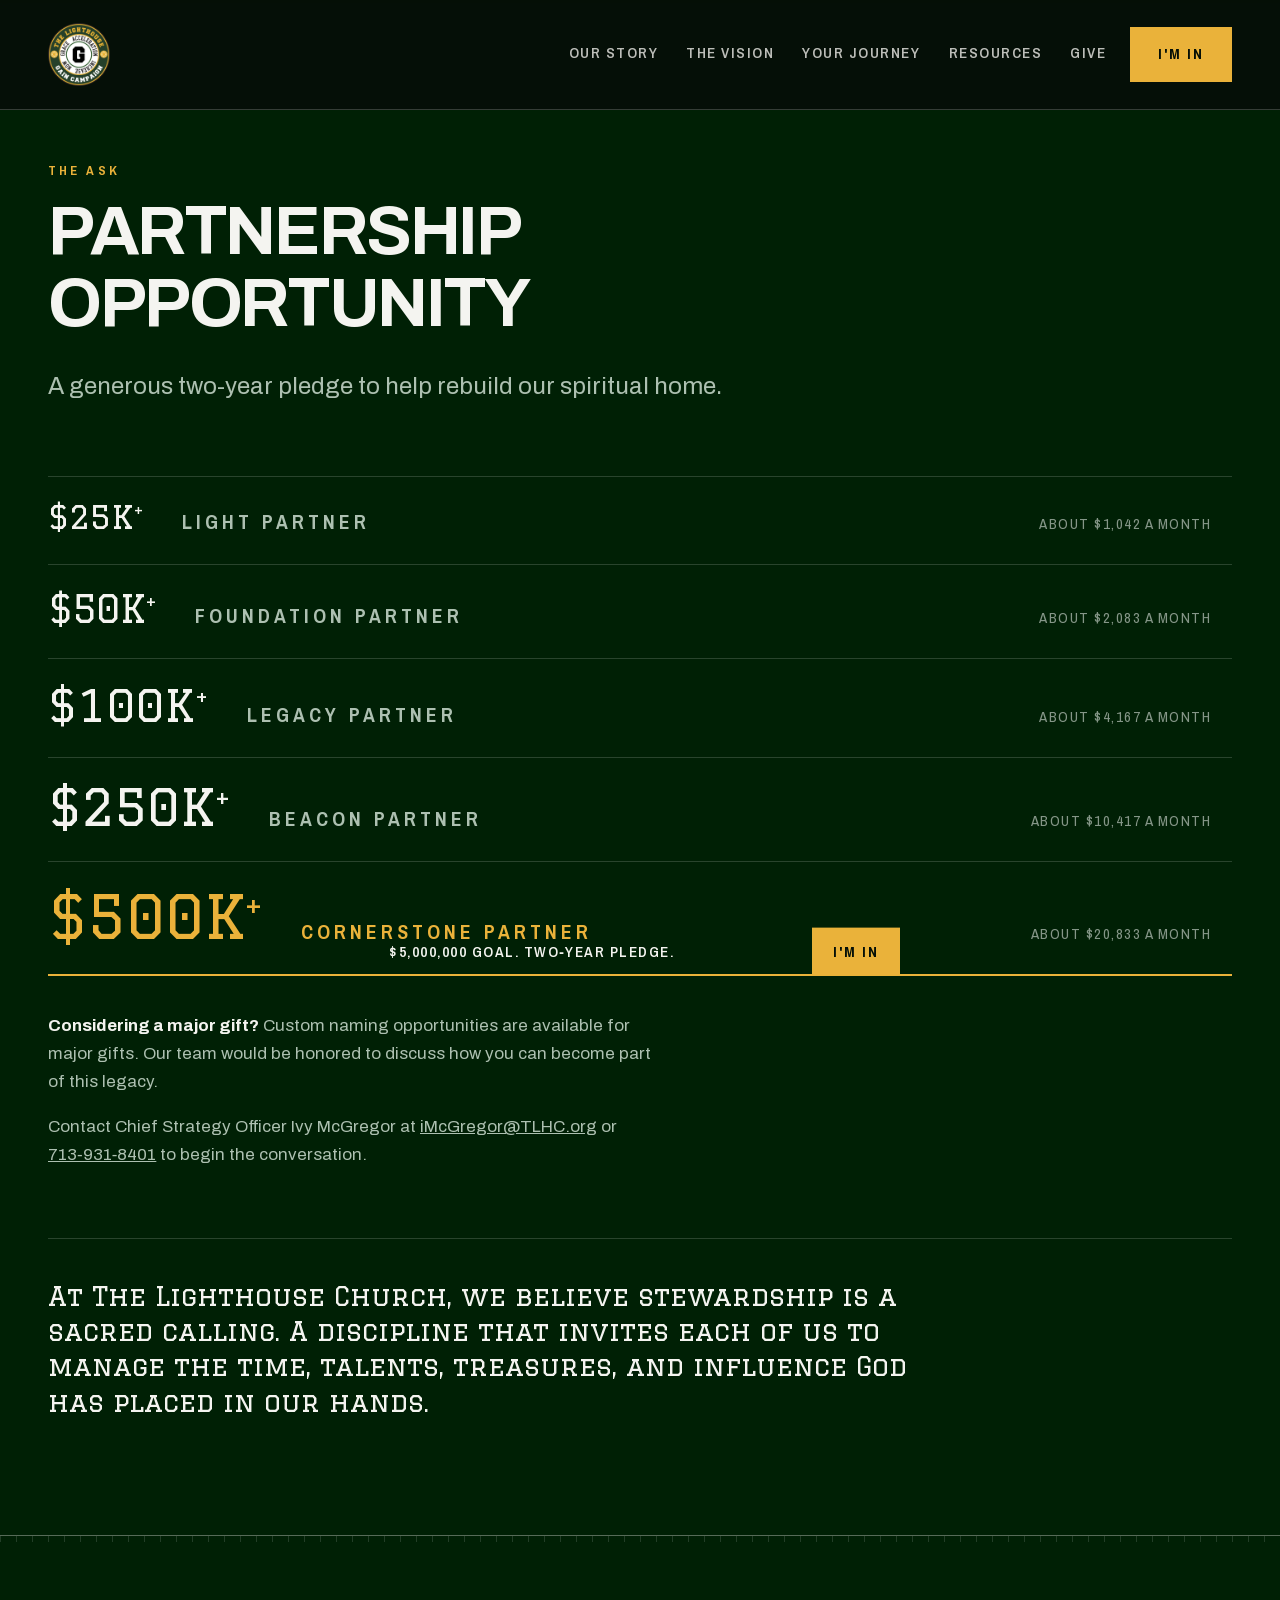
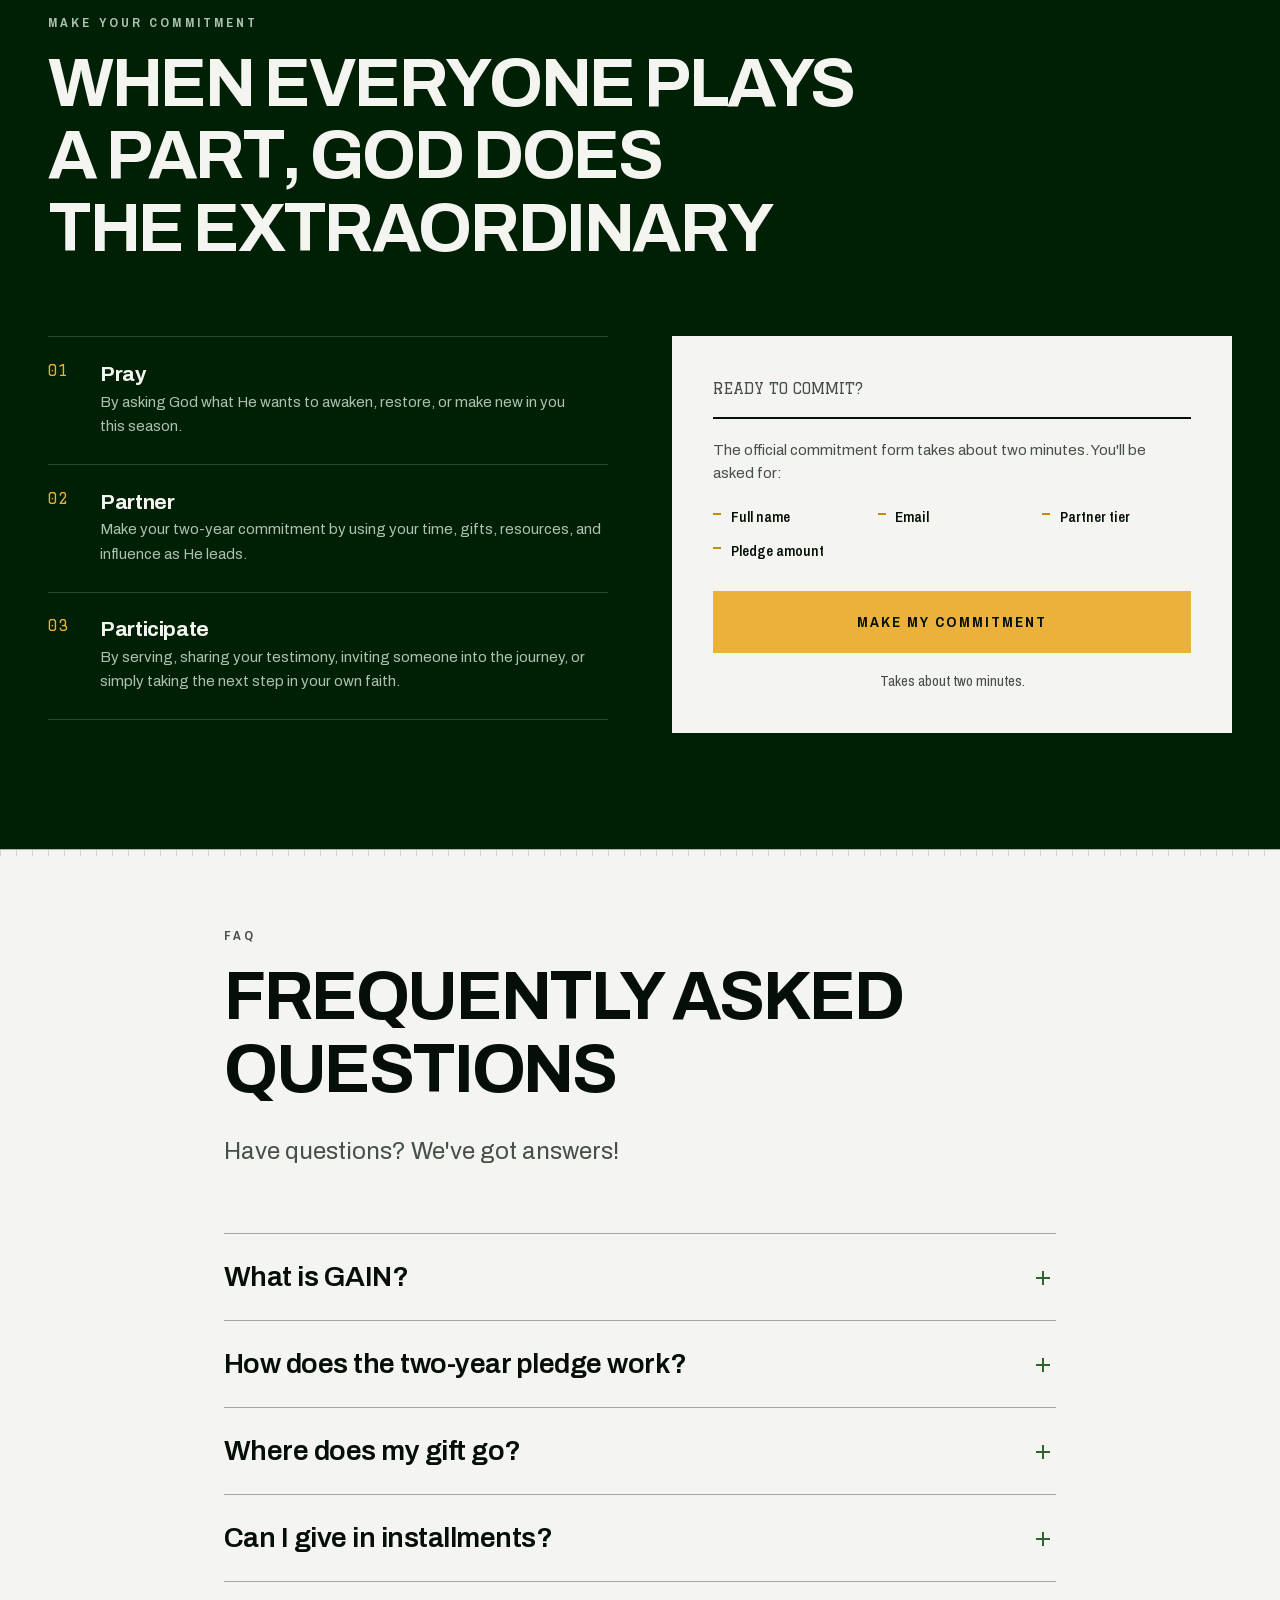
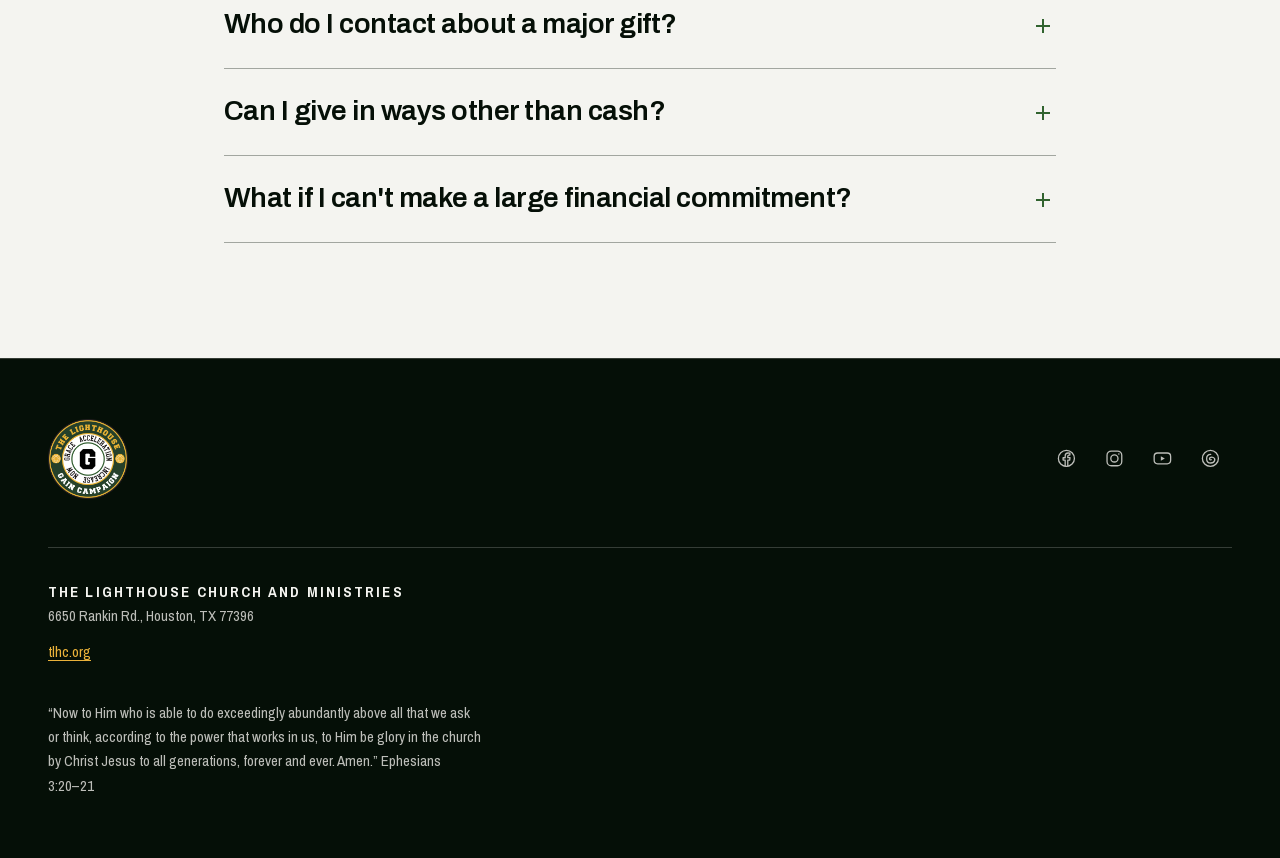
==== commit aa05fc8a: "Full Ephesians 3:20-21 everywhere; add Spiritual Journey Walk guide to Resources Co-Authored-By: Cla" ====
--- a/give/index.html
+++ b/give/index.html
@@ -325,7 +325,7 @@
         <p>6650 Rankin Rd., Houston, TX 77396</p>
         <p><a href="https://tlhc.org">tlhc.org</a></p>
       </div>
-      <p class="foot__verse">“Now to Him who is able…” Ephesians 3:20</p>
+      <p class="foot__verse">“Now to Him who is able to do exceedingly abundantly above all that we ask or think, according to the power that works in us, to Him be glory in the church by Christ Jesus to all generations, forever and ever. Amen.” Ephesians 3:20&#8211;21</p>
     </div>
   </div>
 </footer>
--- a/styles.css
+++ b/styles.css
@@ -1381,6 +1381,7 @@
 .pthanks { margin-top: clamp(2rem, 4vw, 3rem); border: 2px solid var(--ink); background: oklch(1 0 0); padding: clamp(1.5rem, 4vw, 3rem); }
 .pthanks h3 { font-family: Graduate, Georgia, serif; font-weight: 400; font-size: var(--t-h2); text-transform: uppercase; line-height: 0.95; color: var(--ink); margin-bottom: 1rem; }
 .pthanks:focus { outline: none; }
+.pthanks__cta { font-weight: 800; font-size: clamp(1.05rem, 0.9rem + 0.8vw, 1.35rem); letter-spacing: 0.1em; padding-block: 1.35rem; }
 
 /* ── footer ──────────────────────────────────────────────────────── */
 .foot {
@@ -1428,7 +1429,7 @@
 .foot__name { color: var(--chalk); font-weight: 700; text-transform: uppercase; letter-spacing: 0.14em; }
 .foot a { color: var(--gold); text-underline-offset: 3px; display: inline-block; padding: 0.75rem 0.3rem; margin-inline: -0.3rem; }
 .foot a:active { color: var(--gold-deep); }
-.foot__verse { max-width: 30ch; }
+.foot__verse { max-width: 62ch; }
 
 /* ── sticky ask ──────────────────────────────────────────────────── */
 .sticky {
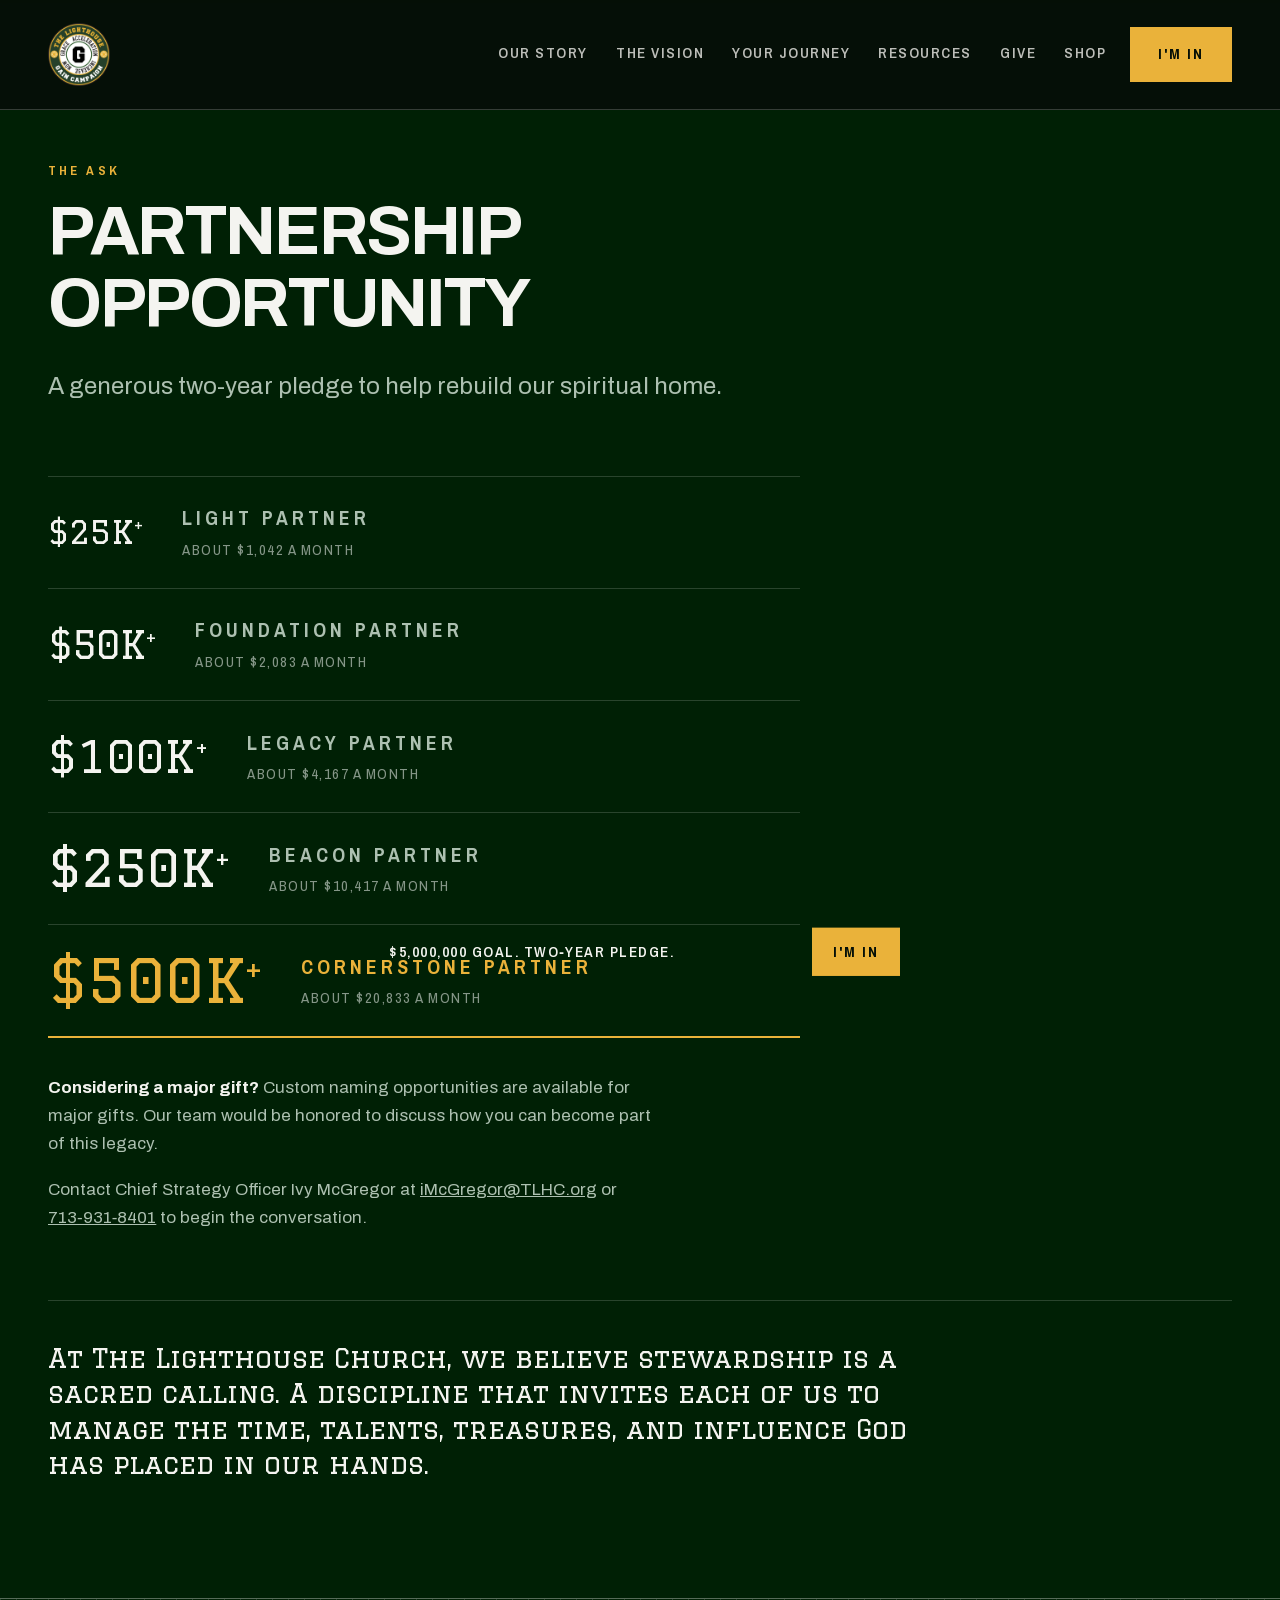
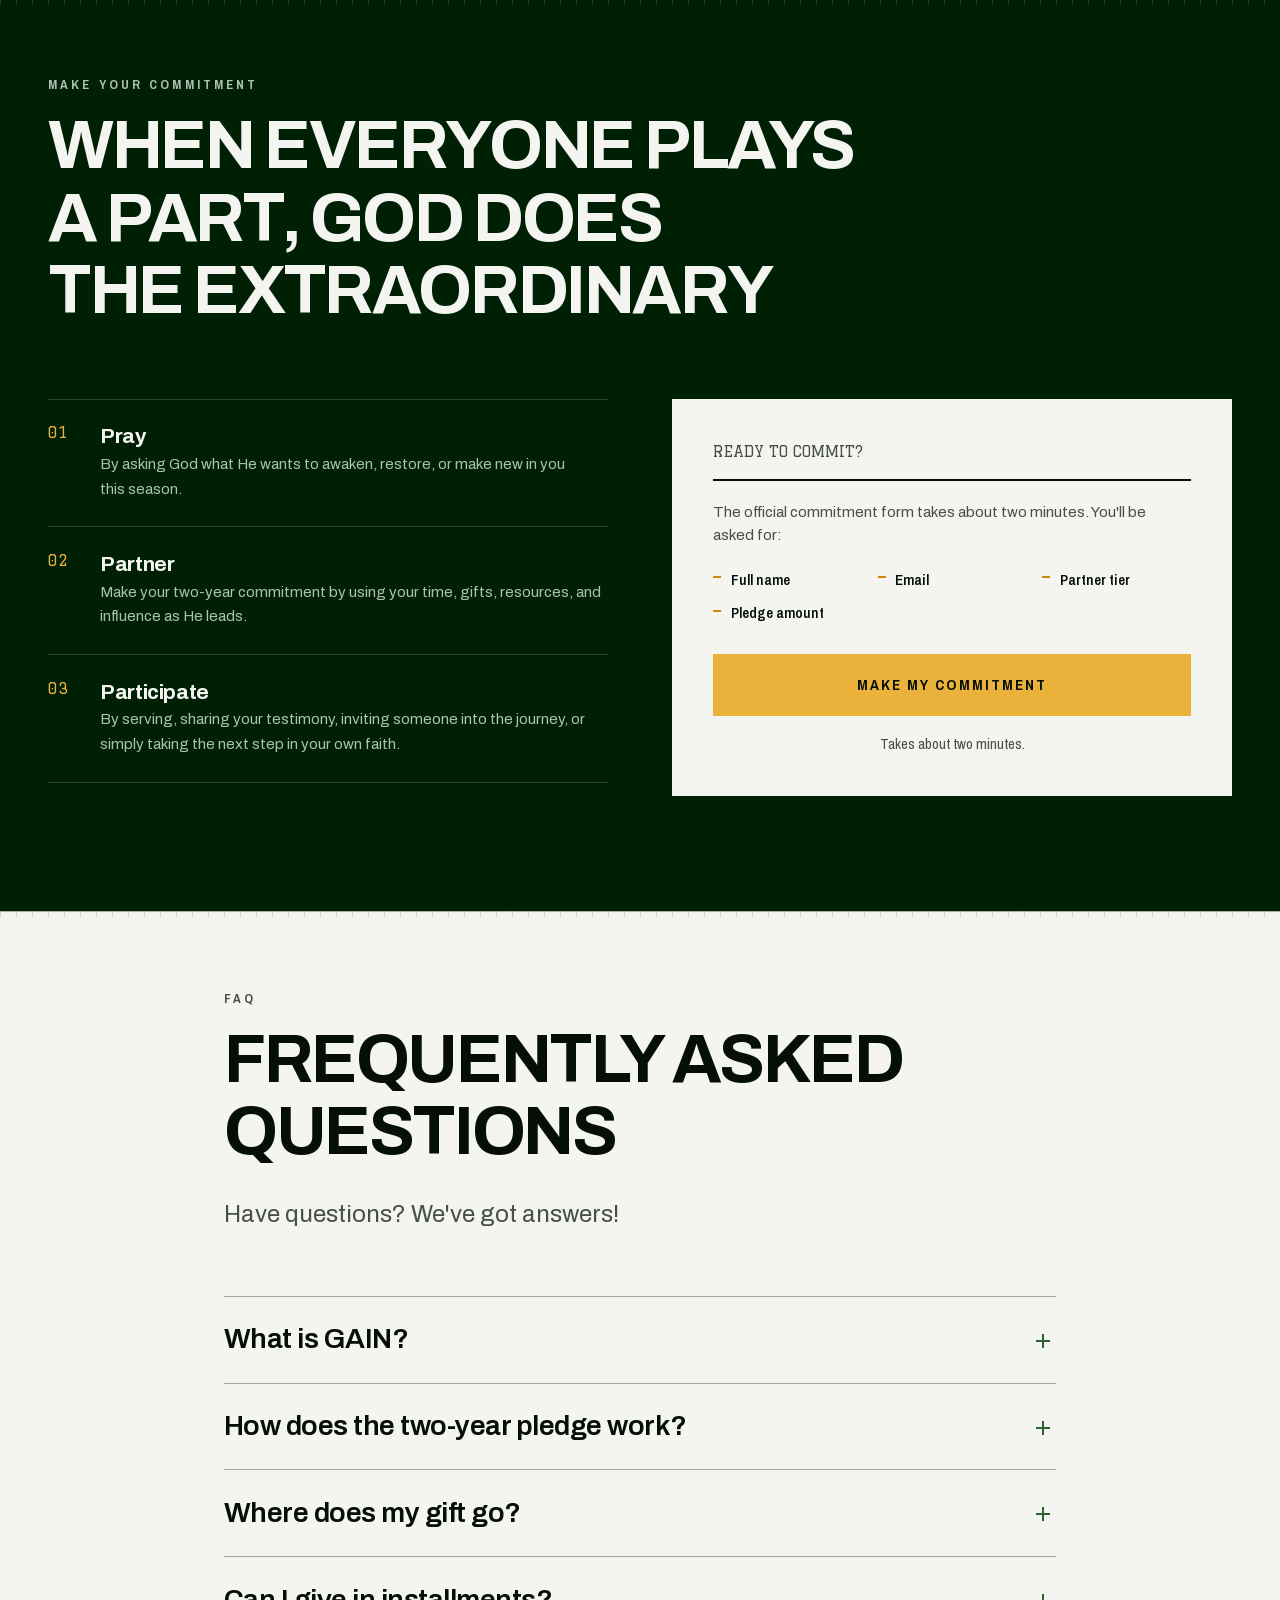
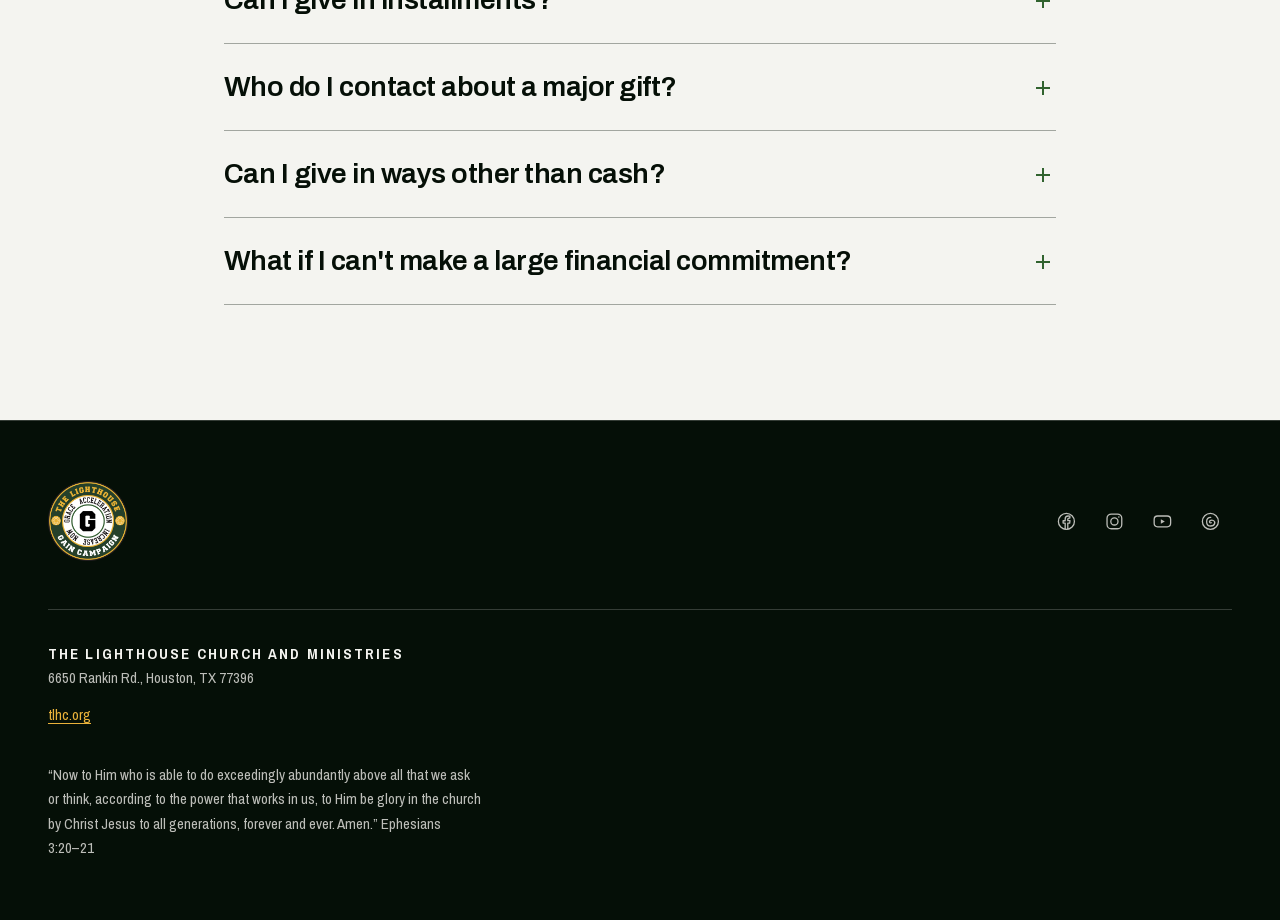
==== commit 802afccb: "Pledge buttons -> Pushpay, giving widget on Give, Shop nav link, simplify /pledge - All pledge/I'm I" ====
--- a/give/index.html
+++ b/give/index.html
@@ -38,10 +38,11 @@
       <a href="/journey">Your Journey</a>
       <a href="/resources">Resources</a>
       <a href="/give" aria-current="page">Give</a>
+    <a href="https://shop.tlhc.org/collections/gain" target="_blank" rel="noopener">Shop<span class="sr-only"> (opens in a new tab)</span></a>
     </nav>
 
-    <a class="btn btn--gold nav__cta" href="/pledge">
-      I'm In
+    <a class="btn btn--gold nav__cta" href="https://pushpay.com/c/3cbe65edb3354a21a2f06c26df8ffdff/k5p4QbYUJurzppHIJHQ8dA" target="_blank" rel="noopener">
+      I'm In<span class="sr-only"> (opens in a new tab)</span>
     </a>
 
     <button class="burger" id="burger" aria-expanded="false" aria-controls="drawer" aria-label="Open menu">
@@ -55,8 +56,9 @@
     <a href="/journey">Your Journey</a>
     <a href="/resources">Resources</a>
     <a href="/give" aria-current="page">Give</a>
-    <a class="drawer__cta" href="/pledge">
-      I'm In
+    <a href="https://shop.tlhc.org/collections/gain" target="_blank" rel="noopener">Shop<span class="sr-only"> (opens in a new tab)</span></a>
+    <a class="drawer__cta" href="https://pushpay.com/c/3cbe65edb3354a21a2f06c26df8ffdff/k5p4QbYUJurzppHIJHQ8dA" target="_blank" rel="noopener">
+      I'm In<span class="sr-only"> (opens in a new tab)</span>
     </a>
   </div>
 </header>
@@ -74,43 +76,46 @@
 
     <p class="lede lede--wide">A generous two-year pledge to help rebuild our spiritual home.</p>
 
+    <div class="tiers-layout">
     <ol class="tiers">
       <li>
-        <a class="tier" href="/pledge" data-tier="Light, $25K+">
+        <a class="tier" href="https://pushpay.com/c/3cbe65edb3354a21a2f06c26df8ffdff/k5p4QbYUJurzppHIJHQ8dA" target="_blank" rel="noopener" data-tier="Light, $25K+">
           <span class="tier__amt">$25K<sup>+</sup></span>
           <span class="tier__name">Light Partner</span>
           <span class="tier__mo">about $1,042 a month</span>
         </a>
       </li>
       <li>
-        <a class="tier" href="/pledge" data-tier="Foundation, $50K+">
+        <a class="tier" href="https://pushpay.com/c/3cbe65edb3354a21a2f06c26df8ffdff/k5p4QbYUJurzppHIJHQ8dA" target="_blank" rel="noopener" data-tier="Foundation, $50K+">
           <span class="tier__amt">$50K<sup>+</sup></span>
           <span class="tier__name">Foundation Partner</span>
           <span class="tier__mo">about $2,083 a month</span>
         </a>
       </li>
       <li>
-        <a class="tier" href="/pledge" data-tier="Legacy, $100K+">
+        <a class="tier" href="https://pushpay.com/c/3cbe65edb3354a21a2f06c26df8ffdff/k5p4QbYUJurzppHIJHQ8dA" target="_blank" rel="noopener" data-tier="Legacy, $100K+">
           <span class="tier__amt">$100K<sup>+</sup></span>
           <span class="tier__name">Legacy Partner</span>
           <span class="tier__mo">about $4,167 a month</span>
         </a>
       </li>
       <li>
-        <a class="tier" href="/pledge" data-tier="Beacon, $250K+">
+        <a class="tier" href="https://pushpay.com/c/3cbe65edb3354a21a2f06c26df8ffdff/k5p4QbYUJurzppHIJHQ8dA" target="_blank" rel="noopener" data-tier="Beacon, $250K+">
           <span class="tier__amt">$250K<sup>+</sup></span>
           <span class="tier__name">Beacon Partner</span>
           <span class="tier__mo">about $10,417 a month</span>
         </a>
       </li>
       <li>
-        <a class="tier tier--top" href="/pledge" data-tier="Cornerstone, $500K+">
+        <a class="tier tier--top" href="https://pushpay.com/c/3cbe65edb3354a21a2f06c26df8ffdff/k5p4QbYUJurzppHIJHQ8dA" target="_blank" rel="noopener" data-tier="Cornerstone, $500K+">
           <span class="tier__amt">$500K<sup>+</sup></span>
           <span class="tier__name">Cornerstone Partner</span>
           <span class="tier__mo">about $20,833 a month</span>
         </a>
       </li>
     </ol>
+    <div class="tiers-widget" id="tiers-widget"><div id="pushpay-embedded-giving-fallback"></div><script>!function(){window.pushpayEmbeddedConfig={handle:"tlhcgain",wgc:"eyJyYnUiOiJodHRwOi8vR2FpbkpvdXJuZXkub3JnIiwicmJ0IjoiVExIQyBHQUlOIiwiYXNrZ3AiOnRydWV9Omg4a01rdHJhZEVnTUZPQXhXWUpPdWNuQnNQSQ"};var e=document.createElement("script");function d(){if(!window.pushpayEmbeddedFallbackDone){window.pushpayEmbeddedFallbackDone=!0;var e=document.createElement("img");e.src="https://pushpay.com/Content/Beacons/eb.gif?error=EmbeddedWidgetLoadFailed",e.style.cssText="height:1px;width:1px;position:absolute;top:0;left:0;z-index:-1",document.body.appendChild(e)}}e.type="text/javascript",e.async=!0,e.src="https://embedded.pushpay.com?version=1.0.0",setTimeout(d,3e3),e.onerror=d,e.onload=function(){window.pushpayEmbeddedFallbackDone=!0},document.getElementsByTagName("head")[0].appendChild(e)}();</script></div>
+    </div>
 
     <div class="prose">
       <p><b>Considering a major gift?</b> Custom naming opportunities are available for
@@ -165,8 +170,8 @@
           <li>Partner tier</li>
           <li>Pledge amount</li>
         </ul>
-        <a class="btn btn--gold btn--block" href="/pledge">
-          Make my commitment
+        <a class="btn btn--gold btn--block" href="https://pushpay.com/c/3cbe65edb3354a21a2f06c26df8ffdff/k5p4QbYUJurzppHIJHQ8dA" target="_blank" rel="noopener">
+          Make my commitment<span class="sr-only"> (opens in a new tab)</span>
         </a>
         <p class="commitcard__foot">Takes about two minutes.</p>
       </div>
@@ -333,8 +338,8 @@
 <!-- sticky ask -->
 <div class="sticky" id="sticky">
   <span>$5,000,000 goal. Two&#8209;year pledge.</span>
-  <a class="btn btn--gold" href="/pledge">
-    I'm in
+  <a class="btn btn--gold" href="https://pushpay.com/c/3cbe65edb3354a21a2f06c26df8ffdff/k5p4QbYUJurzppHIJHQ8dA" target="_blank" rel="noopener">
+    I'm in<span class="sr-only"> (opens in a new tab)</span>
   </a>
 </div>
 
--- a/styles.css
+++ b/styles.css
@@ -1006,9 +1006,10 @@
 
 .tier {
   display: grid;
-  grid-template-columns: minmax(0, auto) minmax(0, 1fr) minmax(0, auto);
-  align-items: baseline;
-  gap: 0.35rem clamp(1rem, 3vw, 2.5rem);
+  grid-template-columns: minmax(0, auto) minmax(0, 1fr);
+  grid-template-areas: "amt name" "amt mo";
+  align-items: center;
+  gap: 0.2rem clamp(1rem, 3vw, 2.5rem);
   padding: clamp(1.1rem, 2.6vw, 1.6rem) 0.75rem;
   margin-inline: -0.75rem;
   text-decoration: none;
@@ -1018,6 +1019,7 @@
 .tier:active { transform: scale(0.995); transition-duration: 0.08s; }
 
 .tier__amt {
+  grid-area: amt;
   font-family: Graduate, Georgia, serif;
   line-height: 0.95;
   color: var(--chalk);
@@ -1033,6 +1035,7 @@
 .tier--top .tier__name { color: var(--gold); }
 
 .tier__name {
+  grid-area: name; align-self: end;
   font-family: "Archivo Narrow", Archivo, sans-serif;
   font-size: clamp(0.95rem, 2vw, 1.25rem); font-weight: 700;
   text-transform: uppercase; letter-spacing: 0.2em;
@@ -1043,8 +1046,7 @@
   font-size: var(--t-sm);
   text-transform: uppercase; letter-spacing: 0.1em;
   color: var(--on-navy-3);
-  text-align: right;
-  white-space: nowrap;
+  grid-area: mo; align-self: start;
 }
 /* the arrow only appears where a pointer can act on it */
 @media (hover: hover) {
@@ -1058,8 +1060,17 @@
   .tier:focus-visible .tier__mo::after { opacity: 1; }
 }
 @media (max-width: 40rem) {
-  .tier { grid-template-columns: minmax(0, 1fr); }
-  .tier__mo { text-align: left; }
+  .tier { grid-template-columns: minmax(0, 1fr); grid-template-areas: "amt" "name" "mo"; }
+  .tier__name, .tier__mo { align-self: auto; }
+}
+
+/* partner tiers (left) beside an optional widget slot (right); the slot
+   collapses when empty so the tiers keep the full width until it is filled */
+.tiers-layout { display: grid; gap: clamp(2rem, 4vw, 3rem); }
+.tiers-layout .tiers { margin-top: clamp(2.75rem, 6vw, 4.5rem); }
+.tiers-widget:empty { display: none; }
+@media (min-width: 64rem) {
+  .tiers-layout:has(.tiers-widget:not(:empty)) { grid-template-columns: minmax(0, 1fr) minmax(0, 24rem); align-items: start; }
 }
 
 /* ── 11 pledge ───────────────────────────────────────────────────── */
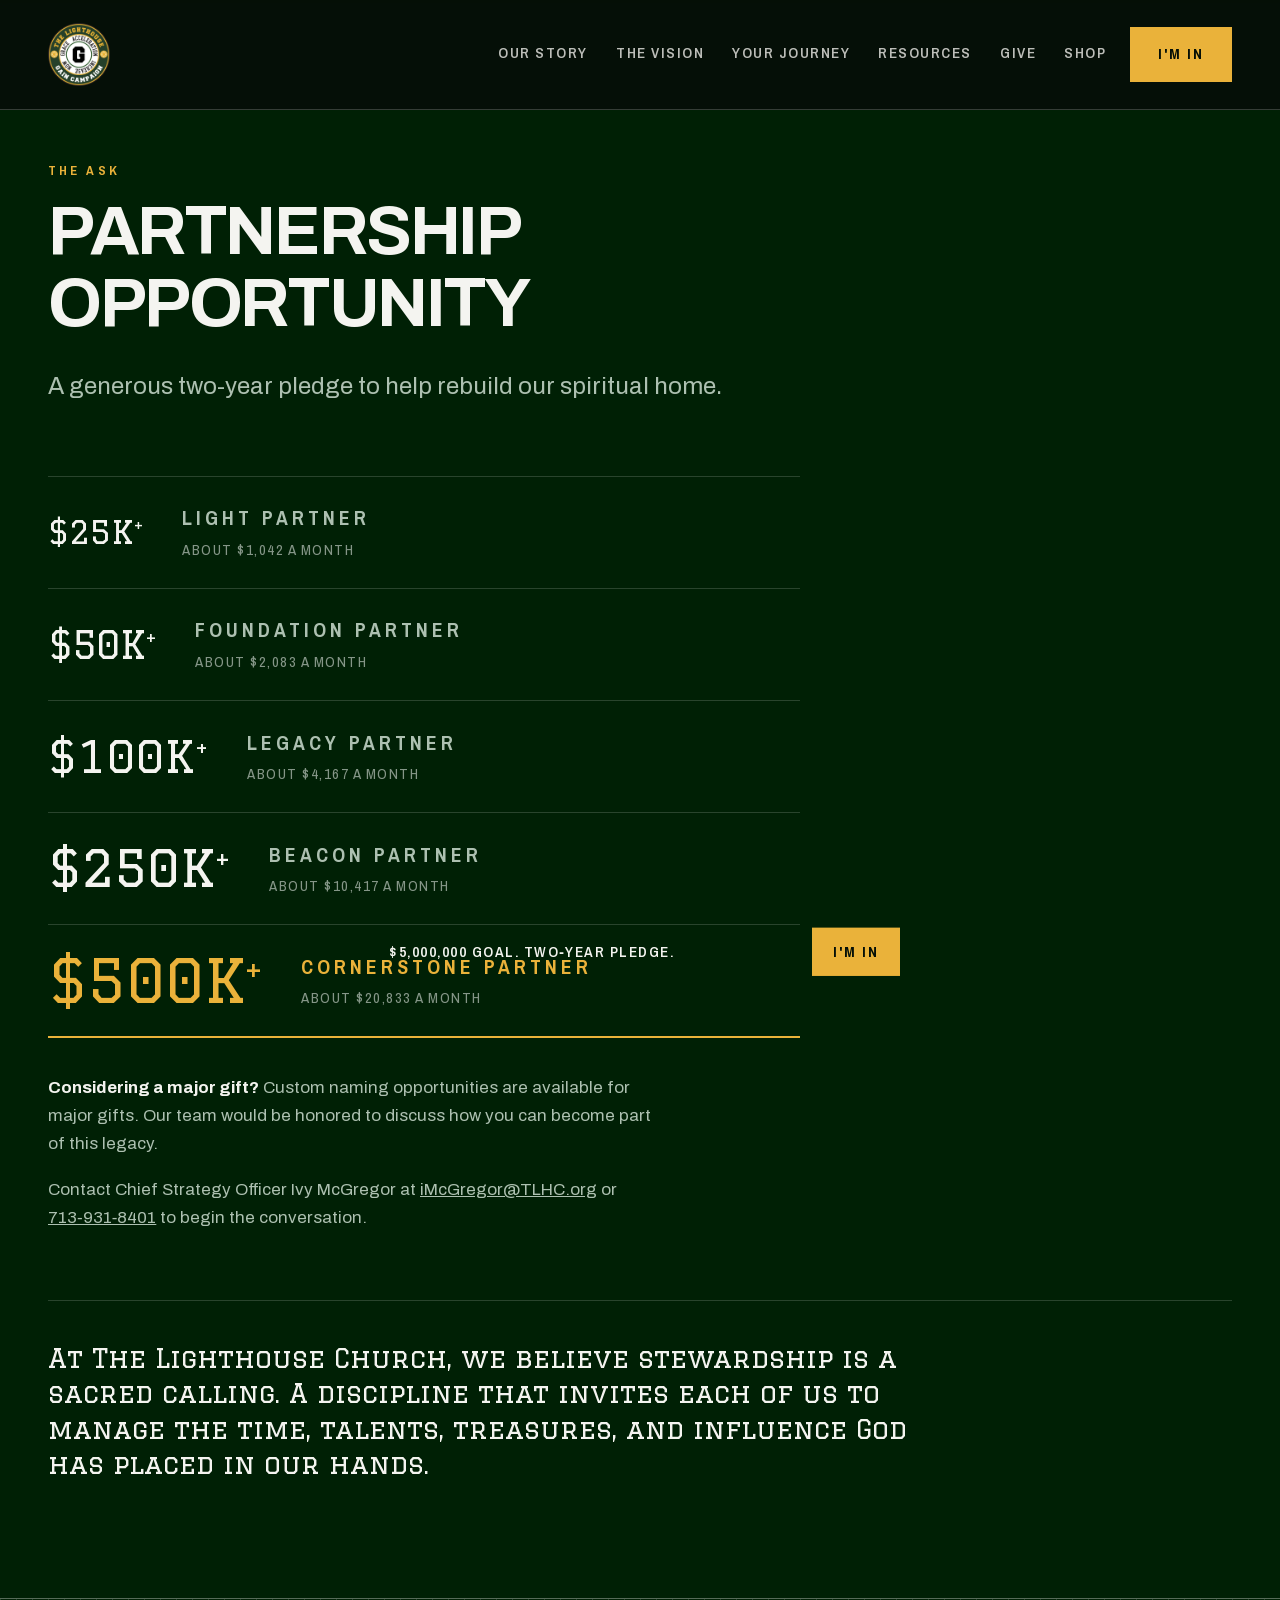
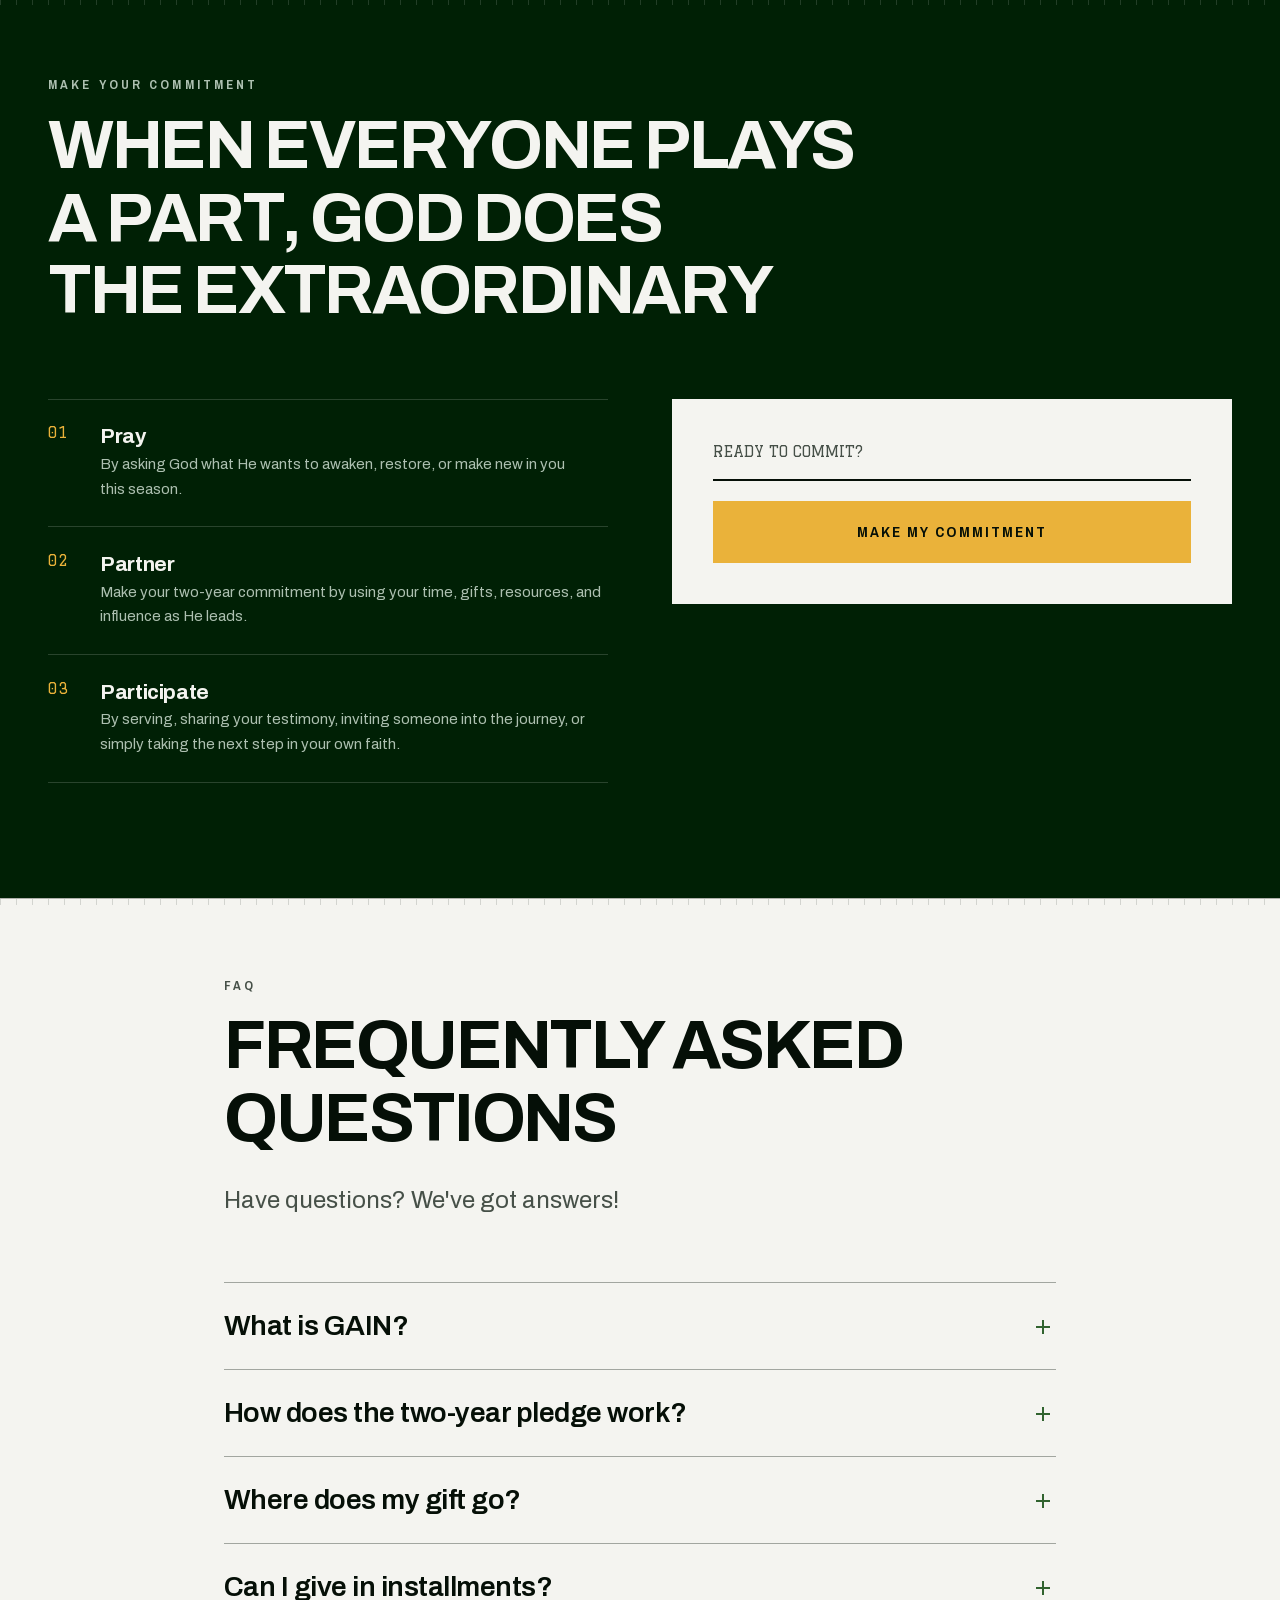
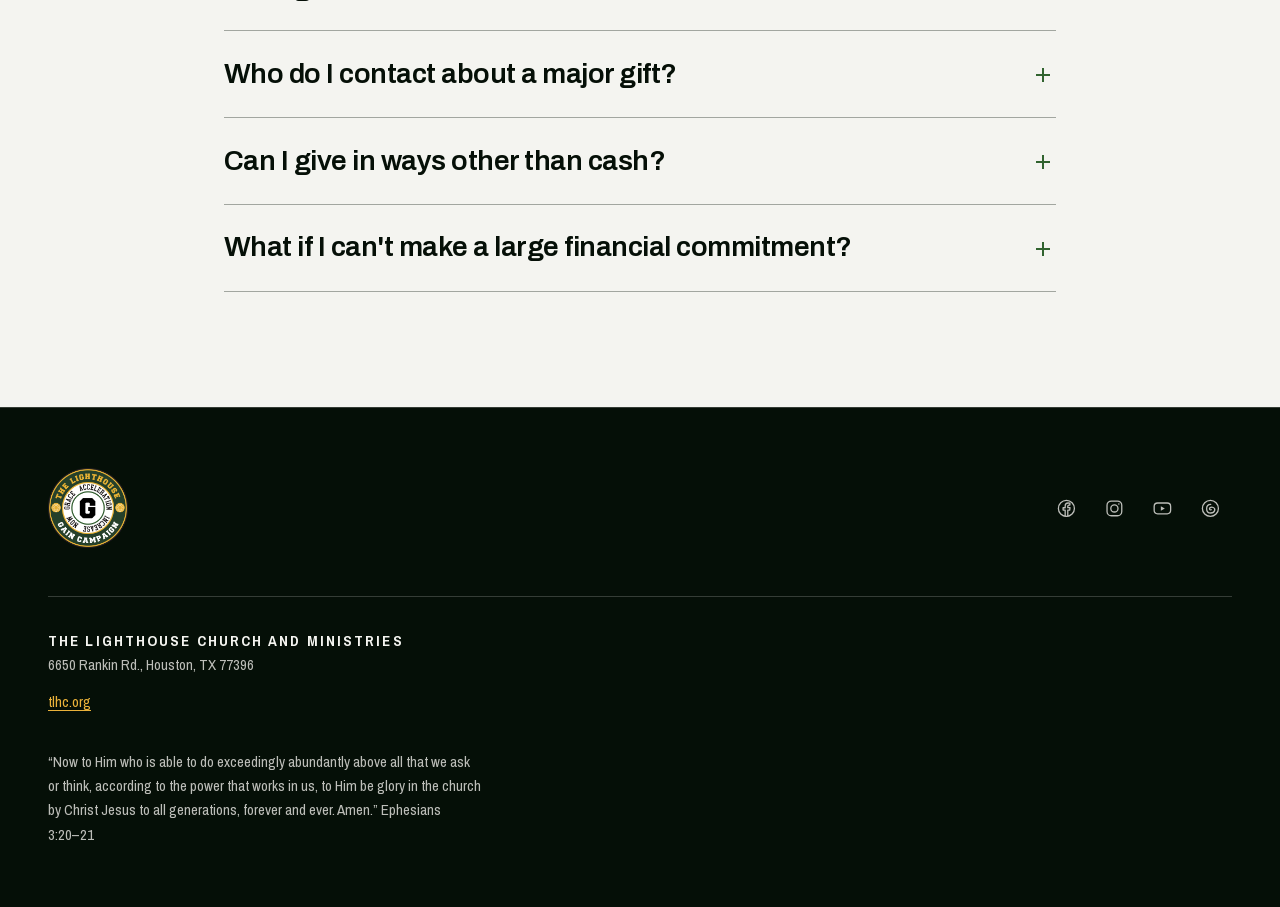
==== commit 1aedaf54: "Give: commit card is just the heading and the button Co-Authored-By: Claude Sonnet 5.5 <noreply@anth" ====
--- a/give/index.html
+++ b/give/index.html
@@ -163,17 +163,9 @@
 
       <div class="commitcard">
         <p class="commitcard__head">Ready to commit?</p>
-        <p>The official commitment form takes about two minutes. You'll be asked for:</p>
-        <ul class="commitcard__list">
-          <li>Full name</li>
-          <li>Email</li>
-          <li>Partner tier</li>
-          <li>Pledge amount</li>
-        </ul>
         <a class="btn btn--gold btn--block" href="https://pushpay.com/c/3cbe65edb3354a21a2f06c26df8ffdff/k5p4QbYUJurzppHIJHQ8dA" target="_blank" rel="noopener">
           Make my commitment<span class="sr-only"> (opens in a new tab)</span>
         </a>
-        <p class="commitcard__foot">Takes about two minutes.</p>
       </div>
     </div>
   </div>
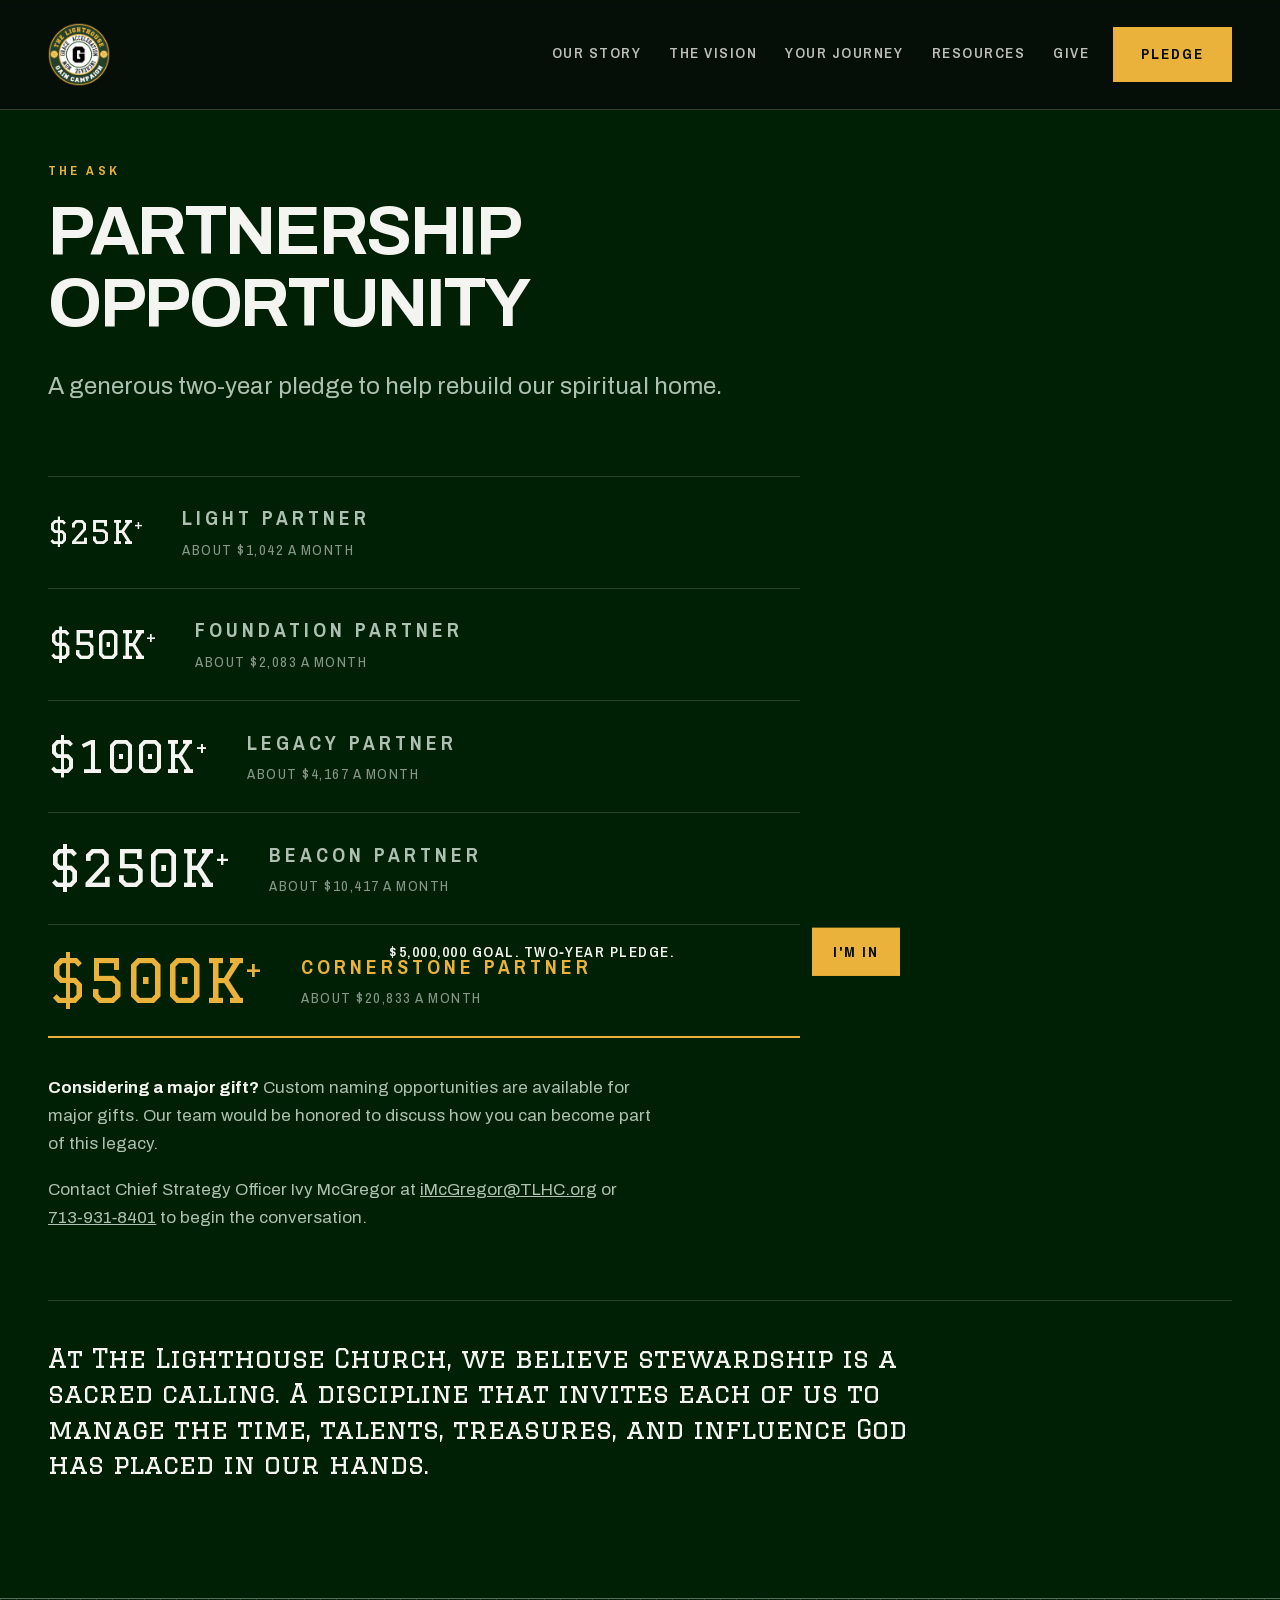
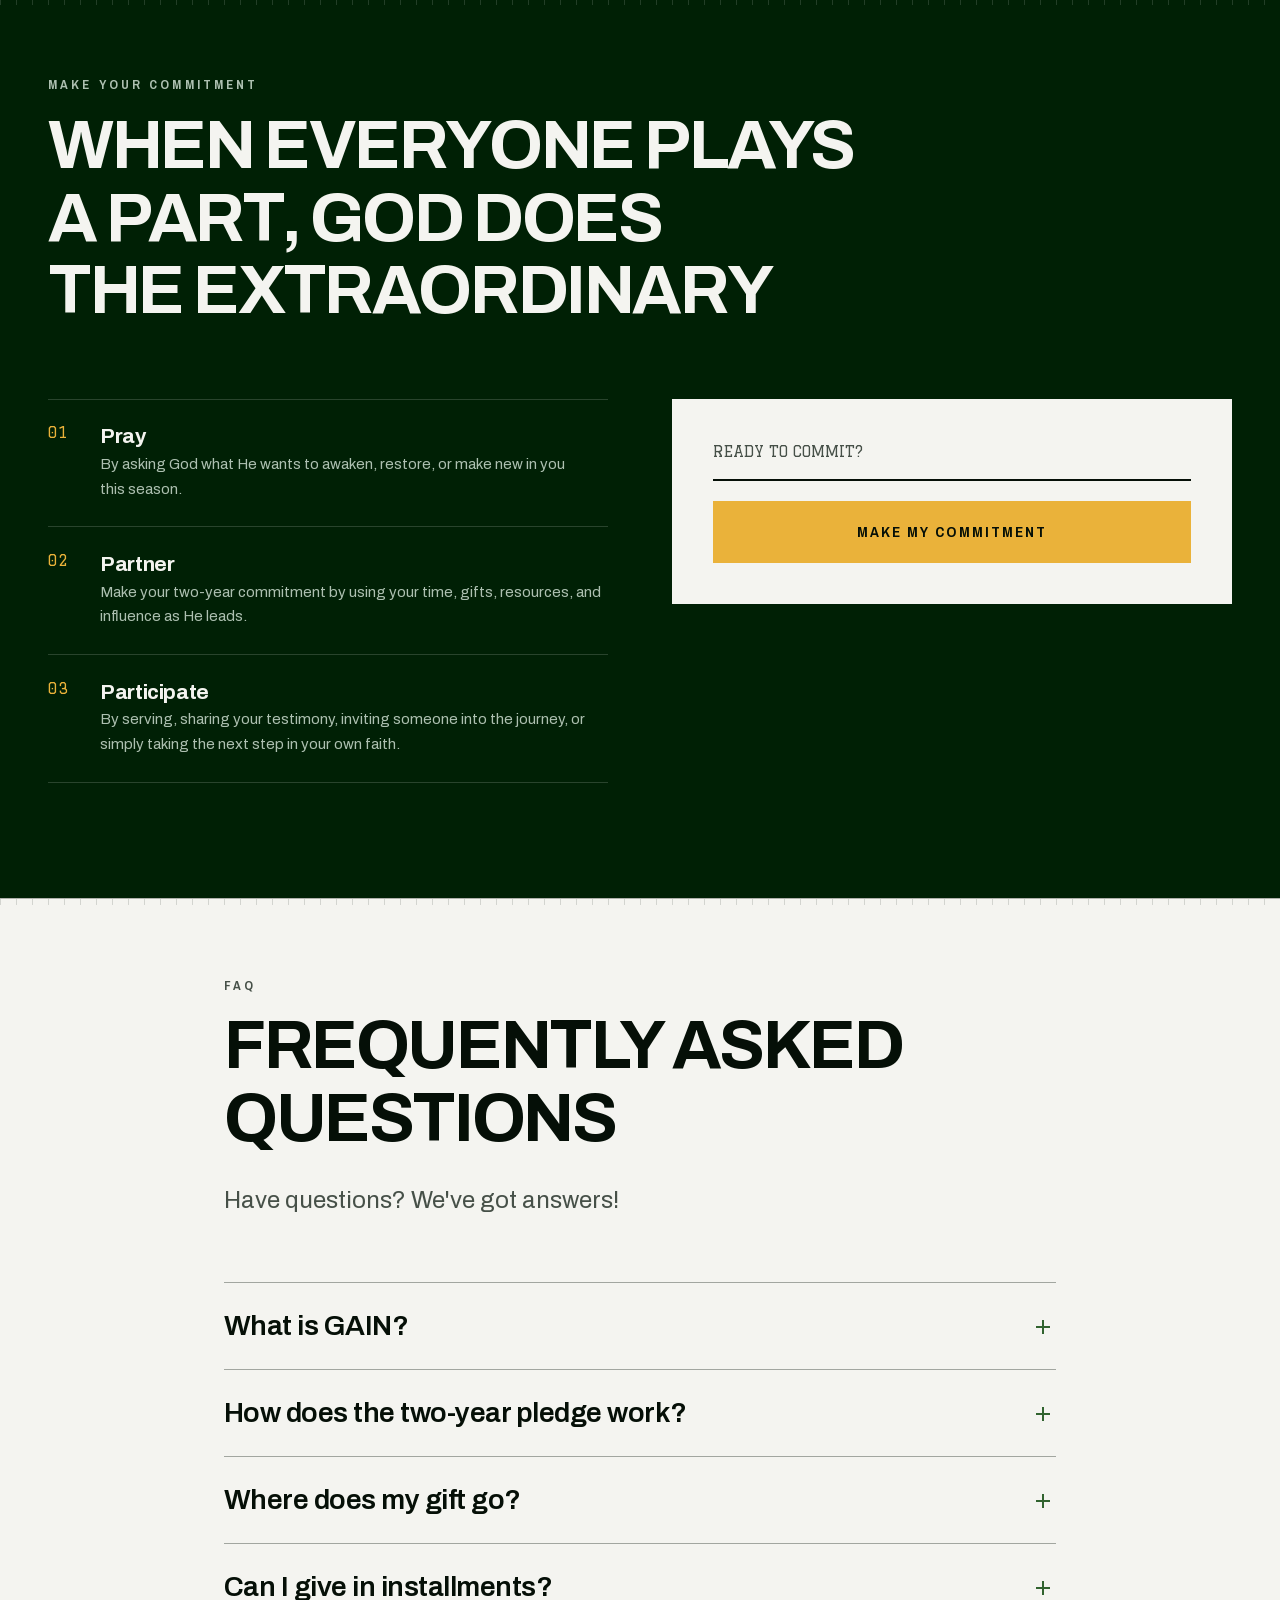
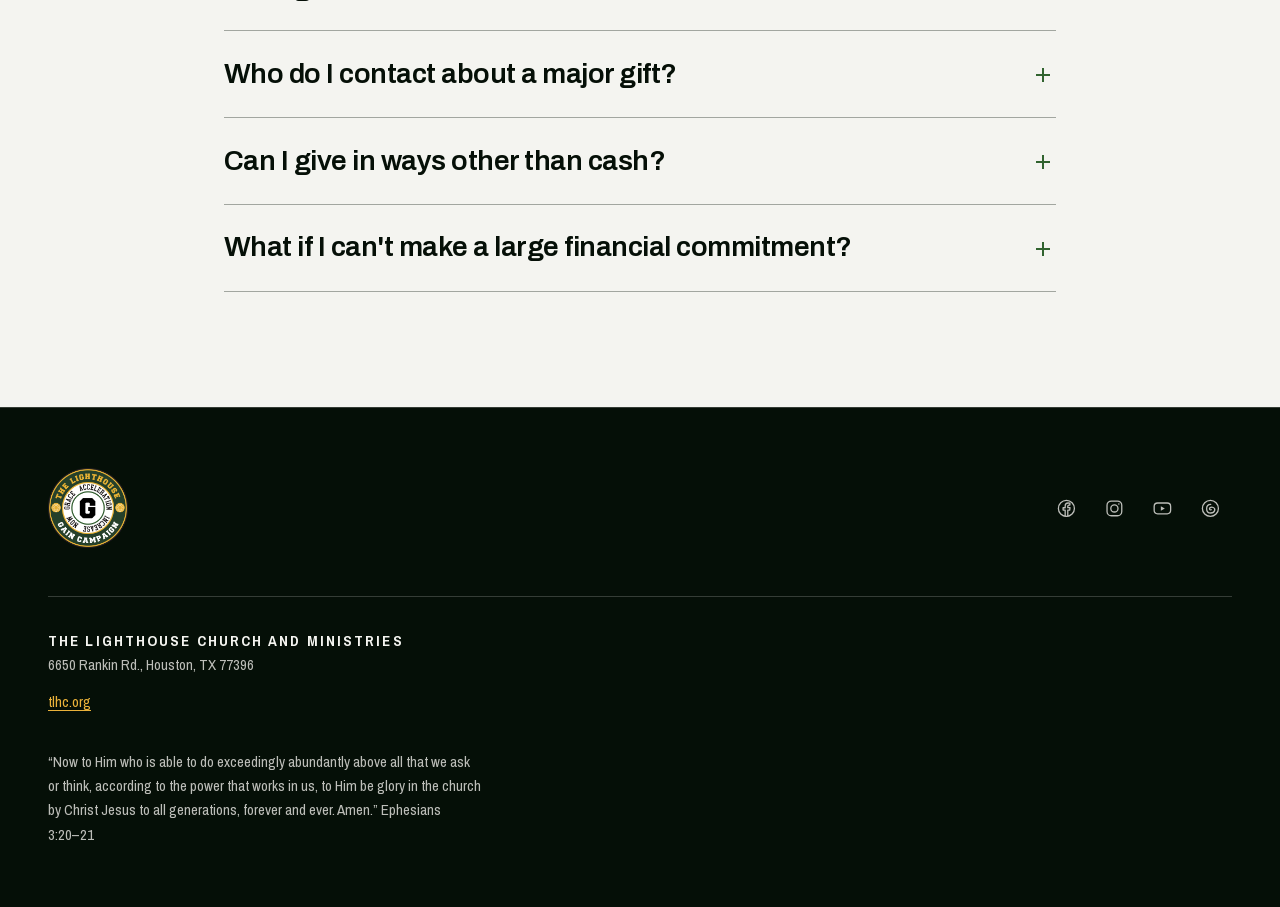
==== commit 223b833d: "Nav: PLEDGE button, drop Shop; hero pledge -> /pledge; /pledge says Pledge today with Pushpay button" ====
--- a/give/index.html
+++ b/give/index.html
@@ -38,11 +38,10 @@
       <a href="/journey">Your Journey</a>
       <a href="/resources">Resources</a>
       <a href="/give" aria-current="page">Give</a>
-    <a href="https://shop.tlhc.org/collections/gain" target="_blank" rel="noopener">Shop<span class="sr-only"> (opens in a new tab)</span></a>
     </nav>
 
     <a class="btn btn--gold nav__cta" href="https://pushpay.com/c/3cbe65edb3354a21a2f06c26df8ffdff/k5p4QbYUJurzppHIJHQ8dA" target="_blank" rel="noopener">
-      I'm In<span class="sr-only"> (opens in a new tab)</span>
+      Pledge<span class="sr-only"> (opens in a new tab)</span>
     </a>
 
     <button class="burger" id="burger" aria-expanded="false" aria-controls="drawer" aria-label="Open menu">
@@ -56,9 +55,8 @@
     <a href="/journey">Your Journey</a>
     <a href="/resources">Resources</a>
     <a href="/give" aria-current="page">Give</a>
-    <a href="https://shop.tlhc.org/collections/gain" target="_blank" rel="noopener">Shop<span class="sr-only"> (opens in a new tab)</span></a>
     <a class="drawer__cta" href="https://pushpay.com/c/3cbe65edb3354a21a2f06c26df8ffdff/k5p4QbYUJurzppHIJHQ8dA" target="_blank" rel="noopener">
-      I'm In<span class="sr-only"> (opens in a new tab)</span>
+      Pledge<span class="sr-only"> (opens in a new tab)</span>
     </a>
   </div>
 </header>
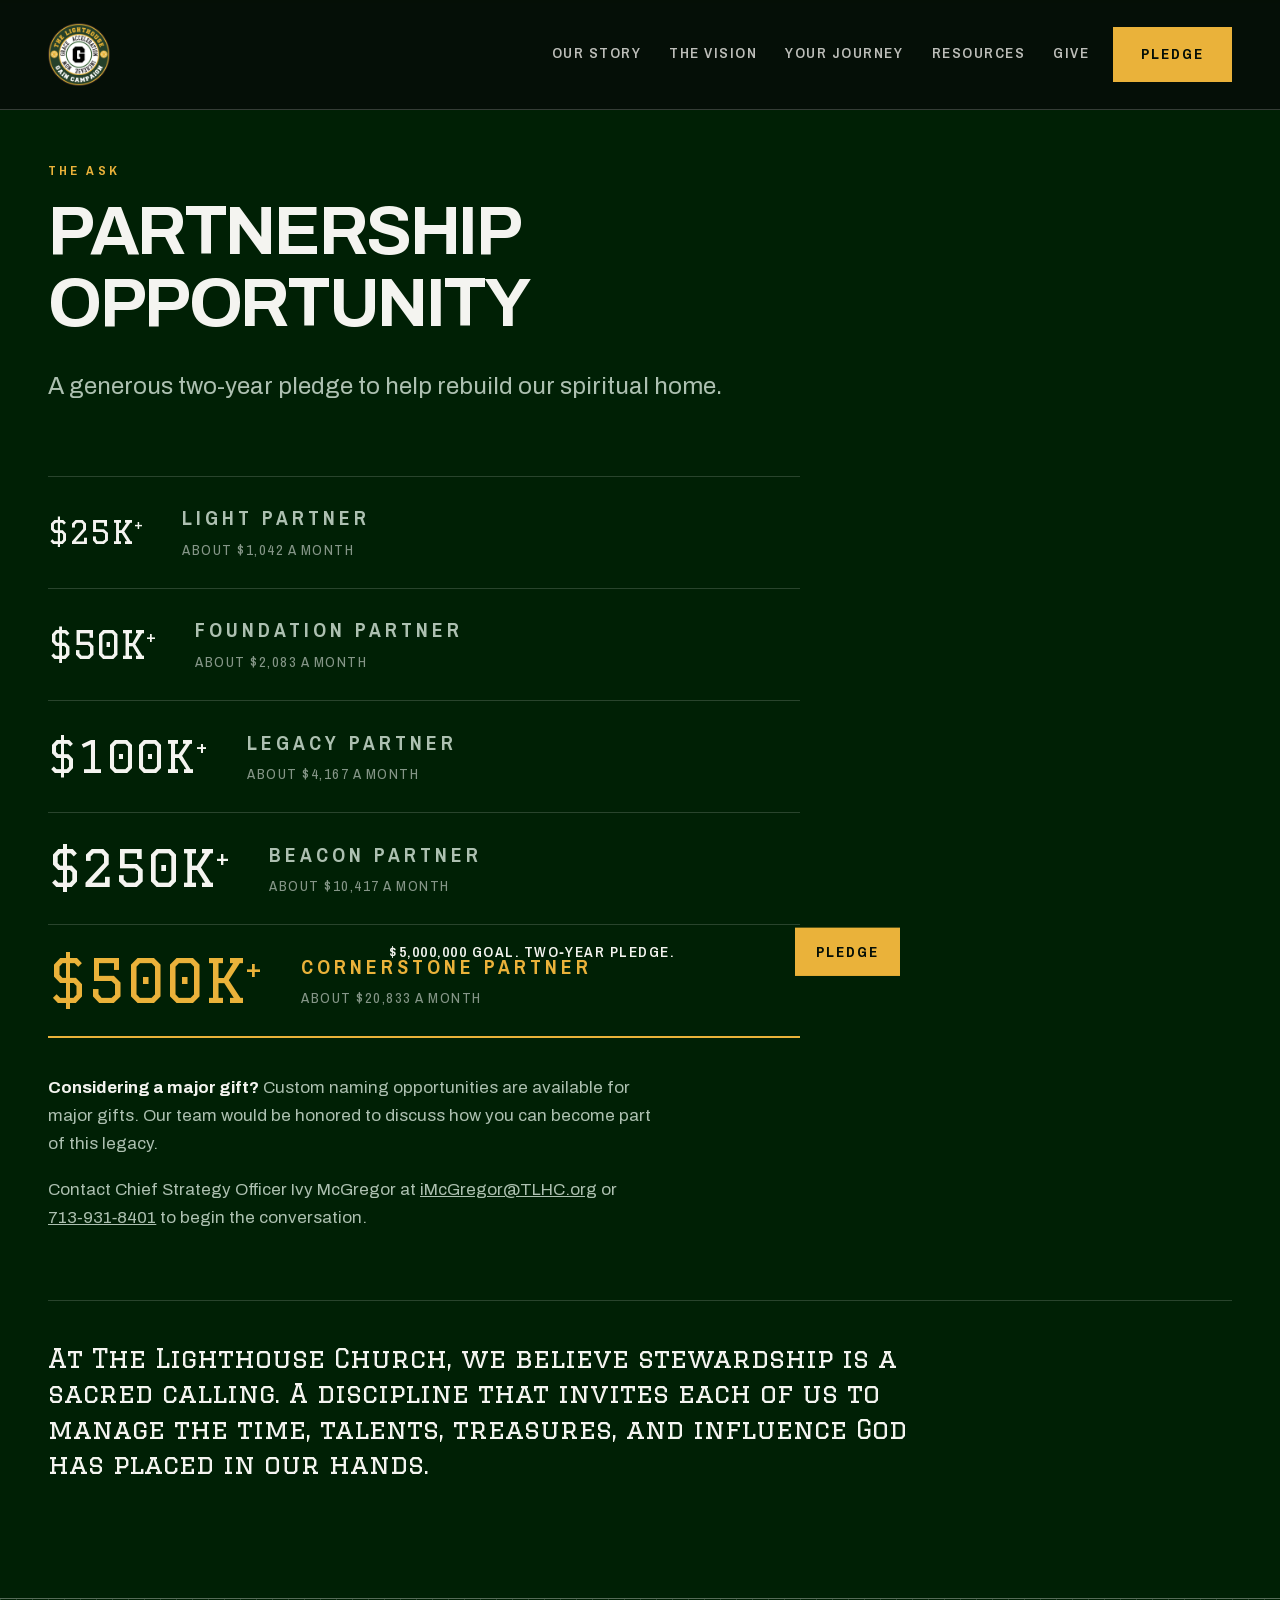
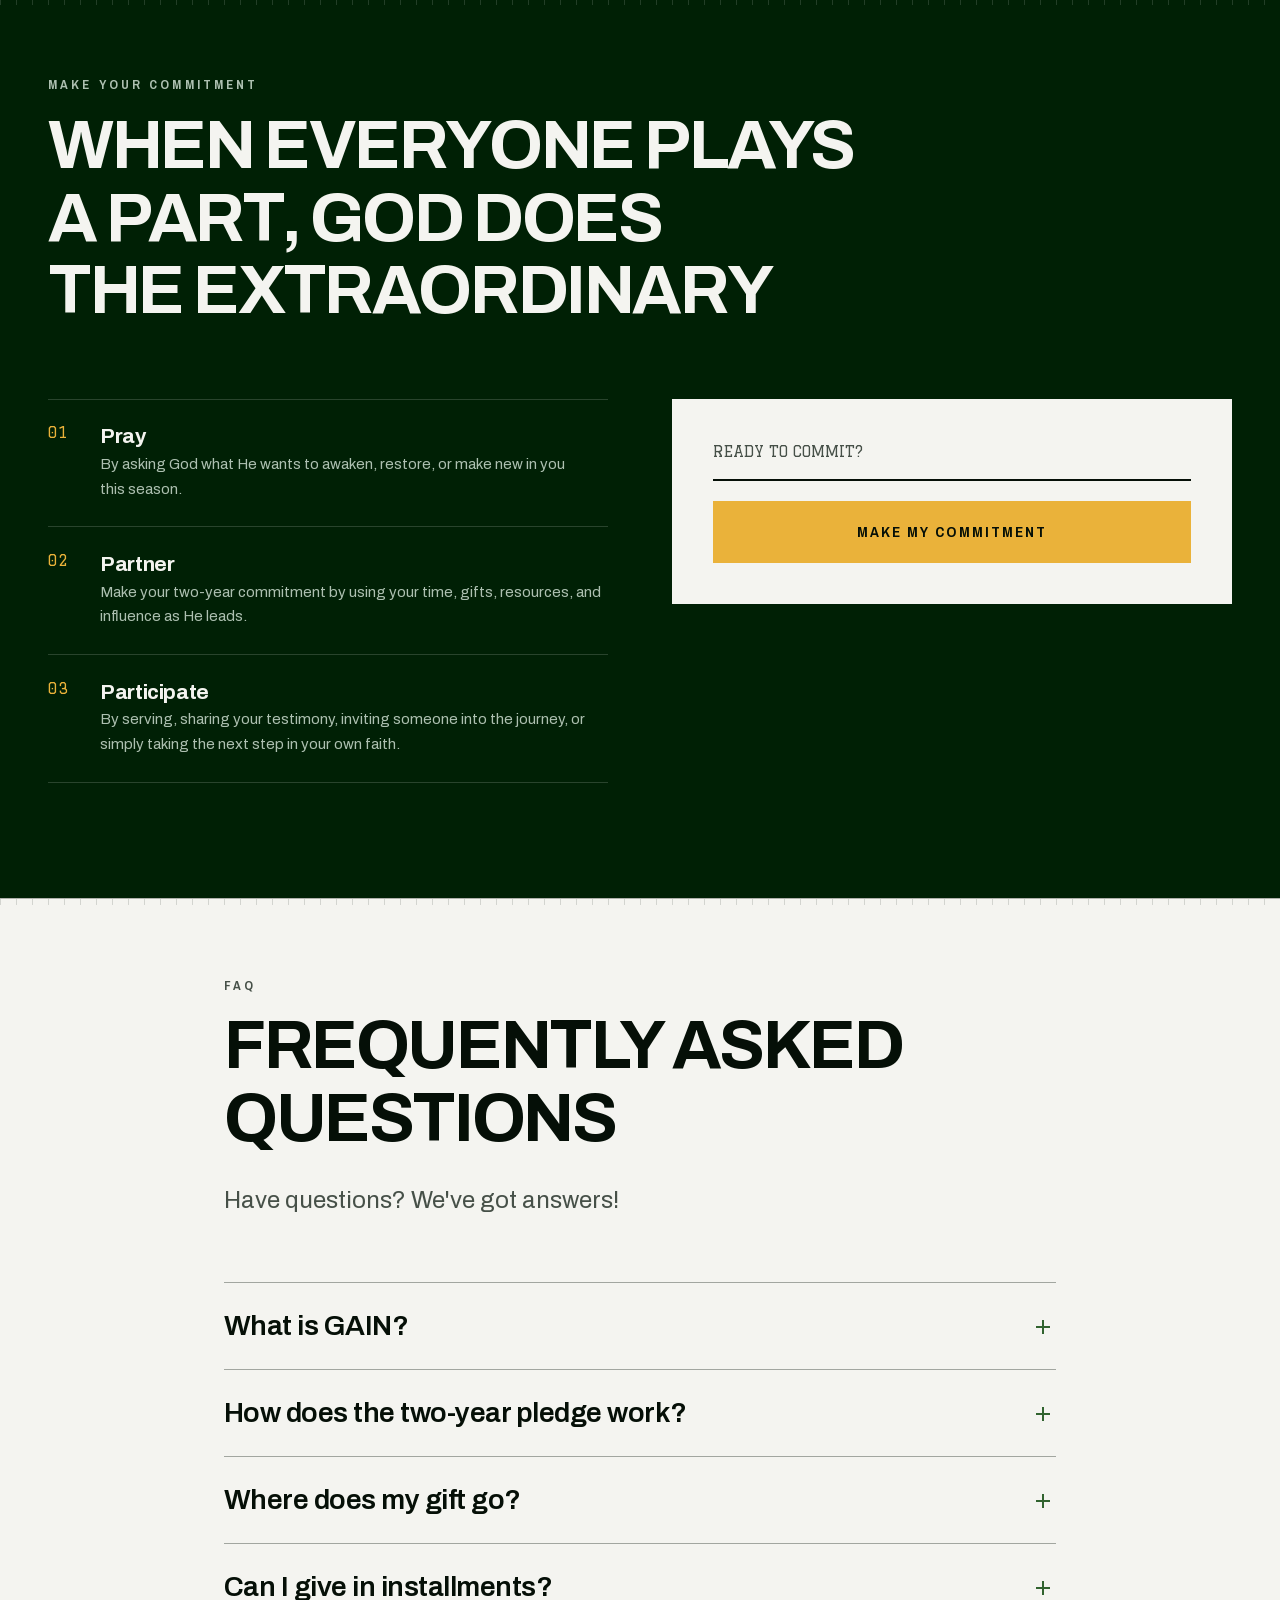
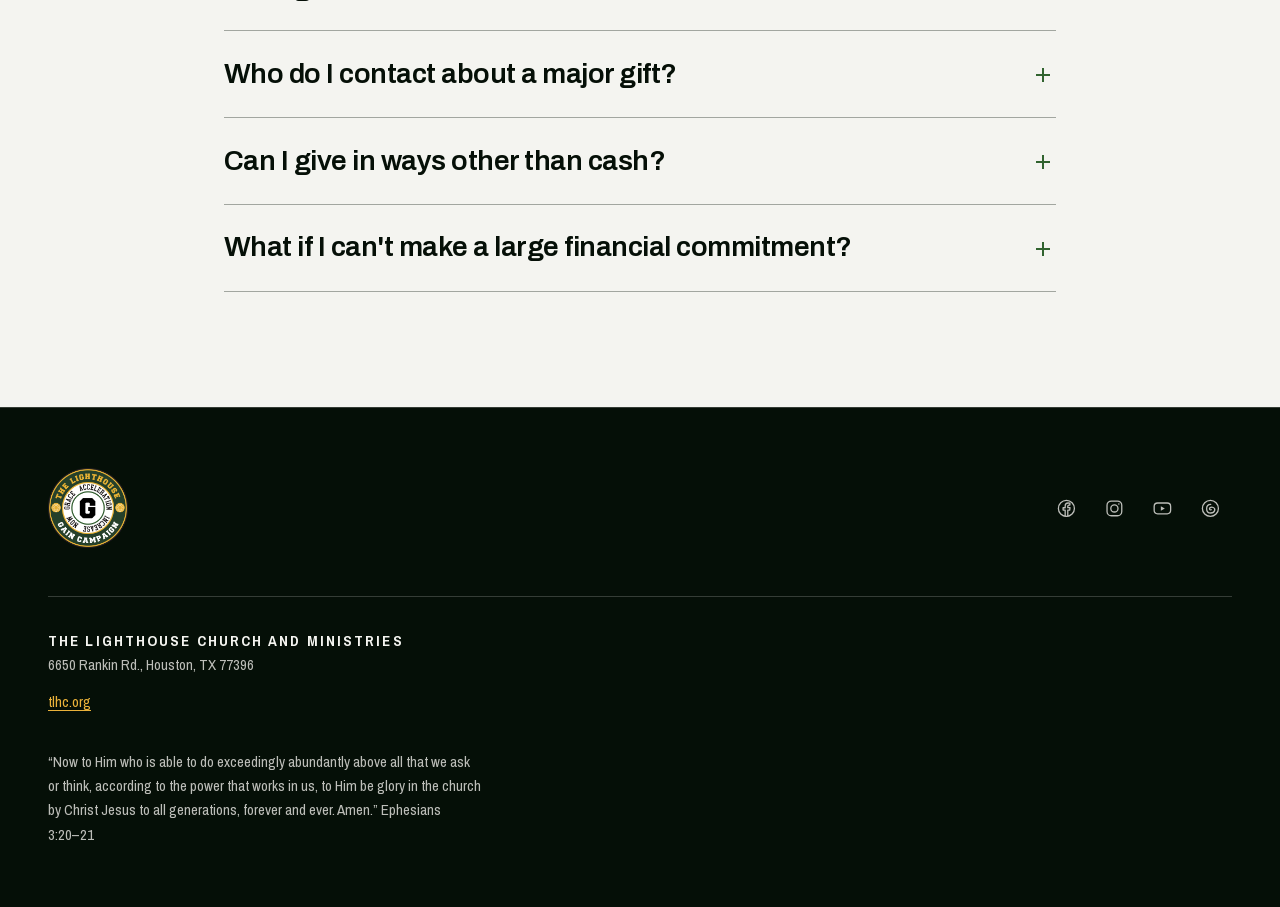
==== commit 9f1ac496: "Sticky bar button: I'm in -> Pledge Co-Authored-By: Claude Sonnet 5.5 <noreply@anthropic.com>" ====
--- a/give/index.html
+++ b/give/index.html
@@ -329,7 +329,7 @@
 <div class="sticky" id="sticky">
   <span>$5,000,000 goal. Two&#8209;year pledge.</span>
   <a class="btn btn--gold" href="https://pushpay.com/c/3cbe65edb3354a21a2f06c26df8ffdff/k5p4QbYUJurzppHIJHQ8dA" target="_blank" rel="noopener">
-    I'm in<span class="sr-only"> (opens in a new tab)</span>
+    Pledge<span class="sr-only"> (opens in a new tab)</span>
   </a>
 </div>
 
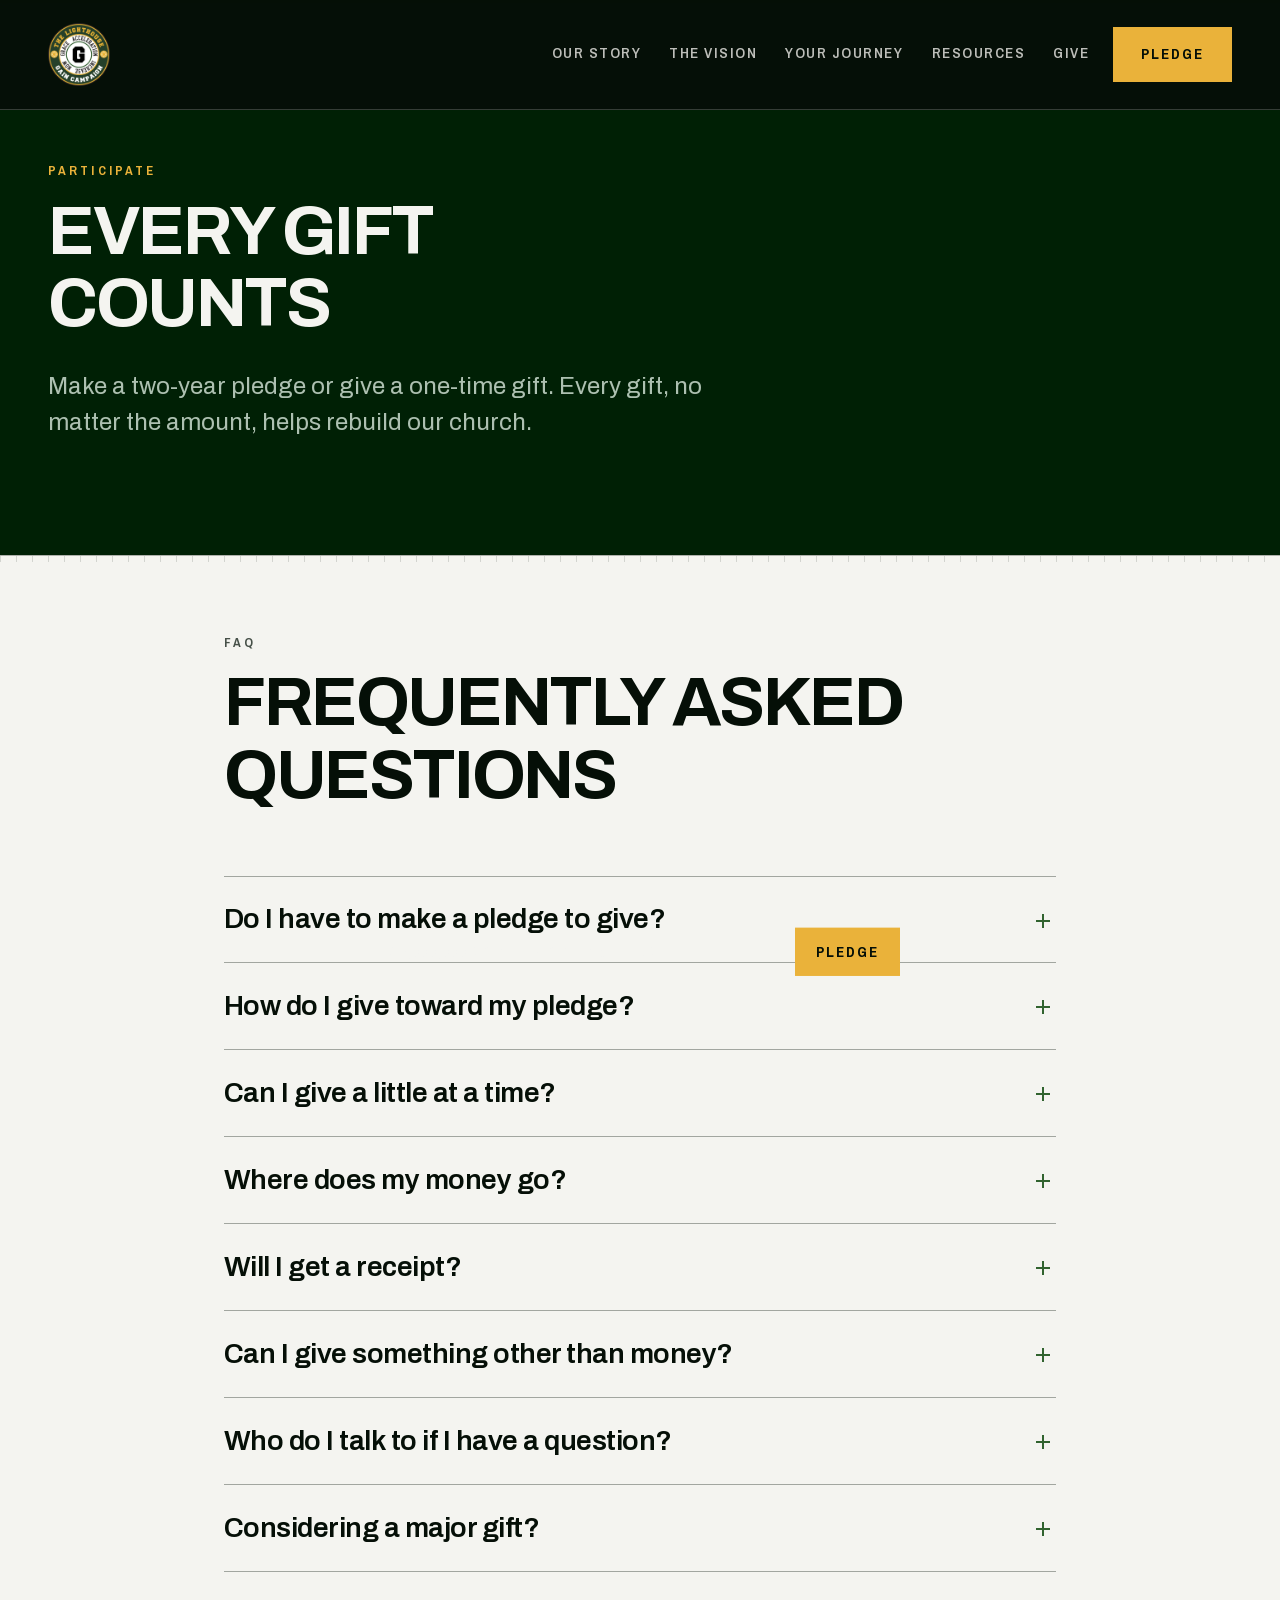
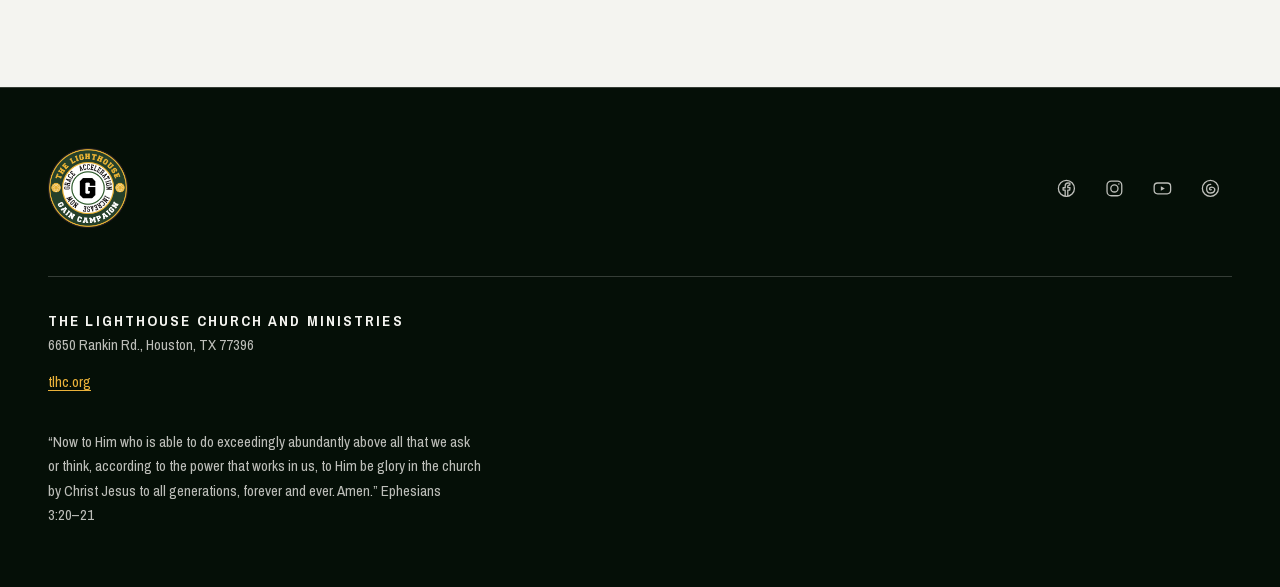
==== commit f776bdab: "Apply Website Copy Revisions V3: homepage, Give, Pledge, Resources - Homepage: new hero/goal/ask cop" ====
--- a/give/index.html
+++ b/give/index.html
@@ -40,8 +40,8 @@
       <a href="/give" aria-current="page">Give</a>
     </nav>
 
-    <a class="btn btn--gold nav__cta" href="https://pushpay.com/c/3cbe65edb3354a21a2f06c26df8ffdff/k5p4QbYUJurzppHIJHQ8dA" target="_blank" rel="noopener">
-      Pledge<span class="sr-only"> (opens in a new tab)</span>
+    <a class="btn btn--gold nav__cta" href="/pledge">
+      Pledge
     </a>
 
     <button class="burger" id="burger" aria-expanded="false" aria-controls="drawer" aria-label="Open menu">
@@ -55,116 +55,29 @@
     <a href="/journey">Your Journey</a>
     <a href="/resources">Resources</a>
     <a href="/give" aria-current="page">Give</a>
-    <a class="drawer__cta" href="https://pushpay.com/c/3cbe65edb3354a21a2f06c26df8ffdff/k5p4QbYUJurzppHIJHQ8dA" target="_blank" rel="noopener">
-      Pledge<span class="sr-only"> (opens in a new tab)</span>
+    <a class="drawer__cta" href="/pledge">
+      Pledge
     </a>
   </div>
 </header>
 
 <main id="main">
 
-<section class="band band--navy" id="partnership">
+<section class="band band--navy" id="participate">
   <div class="wrap">
-    <header class="shead shead--plain">
-      <div class="shead__txt">
-        <p class="kicker kicker--gold">The ask</p>
-        <h2>Partnership <br>opportunity</h2>
+    <div class="give-top">
+      <div class="give-top__txt">
+        <header class="shead shead--plain">
+          <div class="shead__txt">
+            <p class="kicker kicker--gold">Participate</p>
+            <h2>Every gift <br>counts</h2>
+          </div>
+        </header>
+
+        <p class="lede lede--wide">Make a two-year pledge or give a one-time gift. Every gift, no matter the amount, helps rebuild our church.</p>
       </div>
-    </header>
-
-    <p class="lede lede--wide">A generous two-year pledge to help rebuild our spiritual home.</p>
-
-    <div class="tiers-layout">
-    <ol class="tiers">
-      <li>
-        <a class="tier" href="https://pushpay.com/c/3cbe65edb3354a21a2f06c26df8ffdff/k5p4QbYUJurzppHIJHQ8dA" target="_blank" rel="noopener" data-tier="Light, $25K+">
-          <span class="tier__amt">$25K<sup>+</sup></span>
-          <span class="tier__name">Light Partner</span>
-          <span class="tier__mo">about $1,042 a month</span>
-        </a>
-      </li>
-      <li>
-        <a class="tier" href="https://pushpay.com/c/3cbe65edb3354a21a2f06c26df8ffdff/k5p4QbYUJurzppHIJHQ8dA" target="_blank" rel="noopener" data-tier="Foundation, $50K+">
-          <span class="tier__amt">$50K<sup>+</sup></span>
-          <span class="tier__name">Foundation Partner</span>
-          <span class="tier__mo">about $2,083 a month</span>
-        </a>
-      </li>
-      <li>
-        <a class="tier" href="https://pushpay.com/c/3cbe65edb3354a21a2f06c26df8ffdff/k5p4QbYUJurzppHIJHQ8dA" target="_blank" rel="noopener" data-tier="Legacy, $100K+">
-          <span class="tier__amt">$100K<sup>+</sup></span>
-          <span class="tier__name">Legacy Partner</span>
-          <span class="tier__mo">about $4,167 a month</span>
-        </a>
-      </li>
-      <li>
-        <a class="tier" href="https://pushpay.com/c/3cbe65edb3354a21a2f06c26df8ffdff/k5p4QbYUJurzppHIJHQ8dA" target="_blank" rel="noopener" data-tier="Beacon, $250K+">
-          <span class="tier__amt">$250K<sup>+</sup></span>
-          <span class="tier__name">Beacon Partner</span>
-          <span class="tier__mo">about $10,417 a month</span>
-        </a>
-      </li>
-      <li>
-        <a class="tier tier--top" href="https://pushpay.com/c/3cbe65edb3354a21a2f06c26df8ffdff/k5p4QbYUJurzppHIJHQ8dA" target="_blank" rel="noopener" data-tier="Cornerstone, $500K+">
-          <span class="tier__amt">$500K<sup>+</sup></span>
-          <span class="tier__name">Cornerstone Partner</span>
-          <span class="tier__mo">about $20,833 a month</span>
-        </a>
-      </li>
-    </ol>
-    <div class="tiers-widget" id="tiers-widget"><div id="pushpay-embedded-giving-fallback"></div><script>!function(){window.pushpayEmbeddedConfig={handle:"tlhcgain",wgc:"eyJyYnUiOiJodHRwOi8vR2FpbkpvdXJuZXkub3JnIiwicmJ0IjoiVExIQyBHQUlOIiwiYXNrZ3AiOnRydWV9Omg4a01rdHJhZEVnTUZPQXhXWUpPdWNuQnNQSQ"};var e=document.createElement("script");function d(){if(!window.pushpayEmbeddedFallbackDone){window.pushpayEmbeddedFallbackDone=!0;var e=document.createElement("img");e.src="https://pushpay.com/Content/Beacons/eb.gif?error=EmbeddedWidgetLoadFailed",e.style.cssText="height:1px;width:1px;position:absolute;top:0;left:0;z-index:-1",document.body.appendChild(e)}}e.type="text/javascript",e.async=!0,e.src="https://embedded.pushpay.com?version=1.0.0",setTimeout(d,3e3),e.onerror=d,e.onload=function(){window.pushpayEmbeddedFallbackDone=!0},document.getElementsByTagName("head")[0].appendChild(e)}();</script></div>
-    </div>
-
-    <div class="prose">
-      <p><b>Considering a major gift?</b> Custom naming opportunities are available for
-      major gifts. Our team would be honored to discuss how you can become part of this
-      legacy.</p>
-      <p>Contact Chief Strategy Officer Ivy McGregor at
-      <a href="mailto:iMcGregor@TLHC.org">iMcGregor@TLHC.org</a> or
-      <a href="tel:+17139318401">713&#8209;931&#8209;8401</a> to begin the conversation.</p>
-    </div>
-
-    <blockquote class="leadquote">
-      <p>At The Lighthouse Church, we believe stewardship is a sacred calling. A
-      discipline that invites each of us to manage the time, talents, treasures, and
-      influence God has placed in our hands.</p>
-    </blockquote>
-  </div>
-</section>
-
-<section class="band band--navy band--tight" id="pledge">
-  <div class="wrap">
-    <header class="shead shead--plain">
-      <div class="shead__txt">
-        <p class="kicker">Make your commitment</p>
-        <h2>When everyone plays <br>a part, God does <br>the extraordinary</h2>
-      </div>
-    </header>
-
-    <div class="pledge">
-      <ol class="ppp">
-        <li>
-          <h3>Pray</h3>
-          <p>By asking God what He wants to awaken, restore, or make new in you this season.</p>
-        </li>
-        <li>
-          <h3>Partner</h3>
-          <p>Make your two-year commitment by using your time, gifts, resources, and
-          influence as He leads.</p>
-        </li>
-        <li>
-          <h3>Participate</h3>
-          <p>By serving, sharing your testimony, inviting someone into the journey, or
-          simply taking the next step in your own faith.</p>
-        </li>
-      </ol>
-
-      <div class="commitcard">
-        <p class="commitcard__head">Ready to commit?</p>
-        <a class="btn btn--gold btn--block" href="https://pushpay.com/c/3cbe65edb3354a21a2f06c26df8ffdff/k5p4QbYUJurzppHIJHQ8dA" target="_blank" rel="noopener">
-          Make my commitment<span class="sr-only"> (opens in a new tab)</span>
-        </a>
-      </div>
+
+      <div class="give-top__widget" id="giving-widget"><div id="pushpay-embedded-giving-fallback"></div><script>!function(){window.pushpayEmbeddedConfig={handle:"tlhcgain",wgc:"eyJyYnUiOiJodHRwOi8vR2FpbkpvdXJuZXkub3JnIiwicmJ0IjoiVExIQyBHQUlOIiwiYXNrZ3AiOnRydWV9Omg4a01rdHJhZEVnTUZPQXhXWUpPdWNuQnNQSQ"};var e=document.createElement("script");function d(){if(!window.pushpayEmbeddedFallbackDone){window.pushpayEmbeddedFallbackDone=!0;var e=document.createElement("img");e.src="https://pushpay.com/Content/Beacons/eb.gif?error=EmbeddedWidgetLoadFailed",e.style.cssText="height:1px;width:1px;position:absolute;top:0;left:0;z-index:-1",document.body.appendChild(e)}}e.type="text/javascript",e.async=!0,e.src="https://embedded.pushpay.com?version=1.0.0",setTimeout(d,3e3),e.onerror=d,e.onload=function(){window.pushpayEmbeddedFallbackDone=!0},document.getElementsByTagName("head")[0].appendChild(e)}();</script></div>
     </div>
   </div>
 </section>
@@ -178,88 +91,45 @@
       </div>
     </header>
 
-    <p class="lede">Have questions? We've got answers!</p>
-
     <div class="qa">
       <details>
-        <summary>What is GAIN?</summary>
-        <div class="qa__body"><p>GAIN stands for Grace. Acceleration. Increase. Now. It is
-        our church&#8209;wide campaign to rebuild our primary worship home following Hurricane
-        Beryl and prepare for the next chapter of ministry. More than a fundraising
-        initiative, GAIN is a season of faith, generosity, and spiritual growth as we
-        believe in God for collective exponential impact.</p></div>
-      </details>
-
-      <details>
-        <summary>How does the two-year pledge work?</summary>
-        <div class="qa__body"><p>A pledge is your personal commitment to give toward the
-        GAIN campaign over a two-year period. Rather than making one gift all at once,
-        you can prayerfully determine an amount and fulfill your commitment over time in
-        the way that works best for you.</p></div>
-      </details>
-
-      <details>
-        <summary>Where does my gift go?</summary>
-        <div class="qa__body">
-          <p>Every gift directly supports the restoration of our permanent home and the
-          ministries it makes possible, including:</p>
-          <ul>
-            <li>A revitalized worship center where our church family can gather under one roof.</li>
-            <li>Expanded children's and youth environments.</li>
-            <li>Dedicated spaces for counseling, discipleship, and care.</li>
-            <li>Community outreach, food distribution, and crisis support.</li>
-          </ul>
-          <p>Your generosity helps create a place where lives will continue to be
-          transformed for generations to come.</p>
-        </div>
-      </details>
-
-      <details>
-        <summary>Can I give in installments?</summary>
-        <div class="qa__body"><p>Yes! Most people will fulfill their pledge through
-        recurring monthly, quarterly, or annual gifts over the two-year campaign. You
-        are welcome to give in the way that best fits your financial circumstances.</p></div>
-      </details>
-
-      <details>
-        <summary>Who do I contact about a major gift?</summary>
-        <div class="qa__body">
-          <p>If you're interested in making a major gift, learning about naming
-          opportunities, or discussing other ways to partner with the campaign, we'd
-          love to connect with you personally.</p>
-          <p>Contact Ivy McGregor, Chief Strategy Officer, at
-          <a href="mailto:iMcGregor@TLHC.org">iMcGregor@TLHC.org</a> or
-          <a href="tel:+17139318401">713&#8209;931&#8209;8401</a>.</p>
-        </div>
-      </details>
-
-      <details>
-        <summary>Can I give in ways other than cash?</summary>
-        <div class="qa__body">
-          <p>Yes. While many people choose to fulfill their pledge through financial
-          gifts, there are other meaningful ways to support the GAIN campaign. Depending
-          on your circumstances, you may be able to contribute through gifts such as:</p>
-          <ul>
-            <li>Appreciated stocks or securities</li>
-            <li>Real estate</li>
-            <li>Business interests</li>
-            <li>Jewelry or other valuable assets</li>
-            <li>Donor&#8209;advised funds (DAFs)</li>
-            <li>Qualified charitable distributions (QCDs) from eligible retirement accounts</li>
-            <li>Planned or legacy gifts</li>
-          </ul>
-          <p>If you're considering a non&#8209;cash gift, our team is available to help
-          guide you through the process and answer any questions. Contact Ivy McGregor at
-          <a href="mailto:iMcGregor@TLHC.org">iMcGregor@TLHC.org</a>.</p>
-        </div>
-      </details>
-
-      <details>
-        <summary>What if I can't make a large financial commitment?</summary>
-        <div class="qa__body"><p>Every act of generosity matters. We believe GAIN is
-        about faithful stewardship. We encourage every person to pray, seek God's
-        direction, spread the vision, and participate in whatever way He leads. Together,
-        every gift becomes part of the legacy we're building.</p></div>
+        <summary>Do I have to make a pledge to give?</summary>
+        <div class="qa__body"><p>No. You can give a one-time gift right now without pledging. If you'd like to make a pledge first, visit the Pledge page and it will walk you through it.</p></div>
+      </details>
+
+      <details>
+        <summary>How do I give toward my pledge?</summary>
+        <div class="qa__body"><p>Use the form above. Type in the amount you want to give. Then choose <em>One time</em> to give a single amount, or <em>Recurring</em> to give automatically every week, every month, or every year. Every gift you make here is counted toward your pledge. You don't need to do anything extra.</p></div>
+      </details>
+
+      <details>
+        <summary>Can I give a little at a time?</summary>
+        <div class="qa__body"><p>Yes. Most people do. Choose <em>Recurring</em> on the form and pick how often: weekly, monthly, or yearly. For example, a $1,200 pledge could be $50 a month for two years, or about $12 a week. You can change or stop a recurring gift at any time.</p></div>
+      </details>
+
+      <details>
+        <summary>Where does my money go?</summary>
+        <div class="qa__body"><p>Every dollar goes to rebuilding The Lighthouse Church: the sanctuary, children's and youth rooms, counseling and care spaces, and room to keep serving Houston families. Nothing goes anywhere else.</p></div>
+      </details>
+
+      <details>
+        <summary>Will I get a receipt?</summary>
+        <div class="qa__body"><p>Yes. If you give online, you'll get an automatic confirmation from the giving platform right away. If you give cash or cheque in person, your gift will appear on your annual giving statement.</p></div>
+      </details>
+
+      <details>
+        <summary>Can I give something other than money?</summary>
+        <div class="qa__body"><p>Yes. Some people give stocks, property, or gifts from a retirement account or donor-advised fund. These can be a smart way to give. Email our team at <a href="mailto:gainjourney@tlhc.org">gainjourney@tlhc.org</a> and we'll help you through it.</p></div>
+      </details>
+
+      <details>
+        <summary>Who do I talk to if I have a question?</summary>
+        <div class="qa__body"><p>Email <a href="mailto:gainjourney@tlhc.org">gainjourney@tlhc.org</a> or call <a href="tel:+17139318401">713-931-8401</a>. You can also ask anyone at the Welcome Desk on Sunday.</p></div>
+      </details>
+
+      <details>
+        <summary>Considering a major gift?</summary>
+        <div class="qa__body"><p>Custom naming opportunities are available for major gifts. Our team would be honoured to talk with you. Email <a href="mailto:gainjourney@tlhc.org">gainjourney@tlhc.org</a> or call <a href="tel:+17139318401">713-931-8401</a>.</p></div>
       </details>
     </div>
   </div>
@@ -328,8 +198,8 @@
 <!-- sticky ask -->
 <div class="sticky" id="sticky">
   <span>$5,000,000 goal. Two&#8209;year pledge.</span>
-  <a class="btn btn--gold" href="https://pushpay.com/c/3cbe65edb3354a21a2f06c26df8ffdff/k5p4QbYUJurzppHIJHQ8dA" target="_blank" rel="noopener">
-    Pledge<span class="sr-only"> (opens in a new tab)</span>
+  <a class="btn btn--gold" href="/pledge">
+    Pledge
   </a>
 </div>
 
--- a/styles.css
+++ b/styles.css
@@ -495,6 +495,7 @@
 .wordmark__img { height: 0.91em; width: auto; display: block; }
 
 .tagline-img { height: 0.85em; width: auto; display: block; }
+.final__tag .tagline-img { margin-inline: auto; }
 
 .hero__ledes { margin-top: clamp(1.75rem, 4vw, 2.75rem); }
 .hero__lede {
@@ -1537,3 +1538,25 @@
   .hero .r { animation: none; }
   .reveal { opacity: 1 !important; transform: none !important; }
 }
+
+
+/* ── give page: heading + subhead beside the Pushpay widget ───────── */
+.give-top { display: grid; gap: clamp(2rem, 4vw, 3rem); align-items: start; }
+.give-top__widget:empty { display: none; }
+@media (min-width: 64rem) { .give-top { grid-template-columns: minmax(0, 1fr) minmax(0, 26rem); } }
+
+/* ── pledge page ─────────────────────────────────────────────────── */
+.how__h { font-family: Graduate, Georgia, serif; font-weight: 400; font-size: var(--t-h3); text-transform: uppercase; margin-top: clamp(2.25rem, 5vw, 3.5rem); }
+.how__h + .ppp { margin-top: 1rem; }
+.pledge-page-gap { margin-top: 2rem; }
+.thanks-line { margin-top: clamp(1.75rem, 4vw, 2.5rem); font-size: var(--t-lg); line-height: 1.5; max-width: 40ch; }
+.thanks-line__sub { margin-top: 0.75rem; font-size: var(--t-sm); color: var(--fg-soft); }
+.grid__h { margin-top: clamp(3rem, 7vw, 5rem); text-transform: none; font-family: Archivo, sans-serif; font-weight: 800; line-height: 1.1; }
+.grid__intro, .grid__foot { margin-top: 0.75rem; color: var(--fg-soft); max-width: 52ch; }
+.grid__foot { margin-top: 1rem; }
+.ptable-wrap { margin-top: 1.5rem; overflow-x: auto; }
+.ptable { width: 100%; max-width: 36rem; border-collapse: collapse; font-variant-numeric: tabular-nums; }
+.ptable th, .ptable td { padding: 0.7rem 0.85rem; text-align: left; border-bottom: 1px solid var(--rule-hi); }
+.ptable thead th { font-family: "Archivo Narrow", Archivo, sans-serif; font-size: var(--t-xs); text-transform: uppercase; letter-spacing: 0.16em; border-bottom: 2px solid var(--ink); }
+.ptable tbody th { font-weight: 700; }
+.ptable tbody tr:nth-child(even) { background: oklch(var(--ink-ch) / 0.04); }
